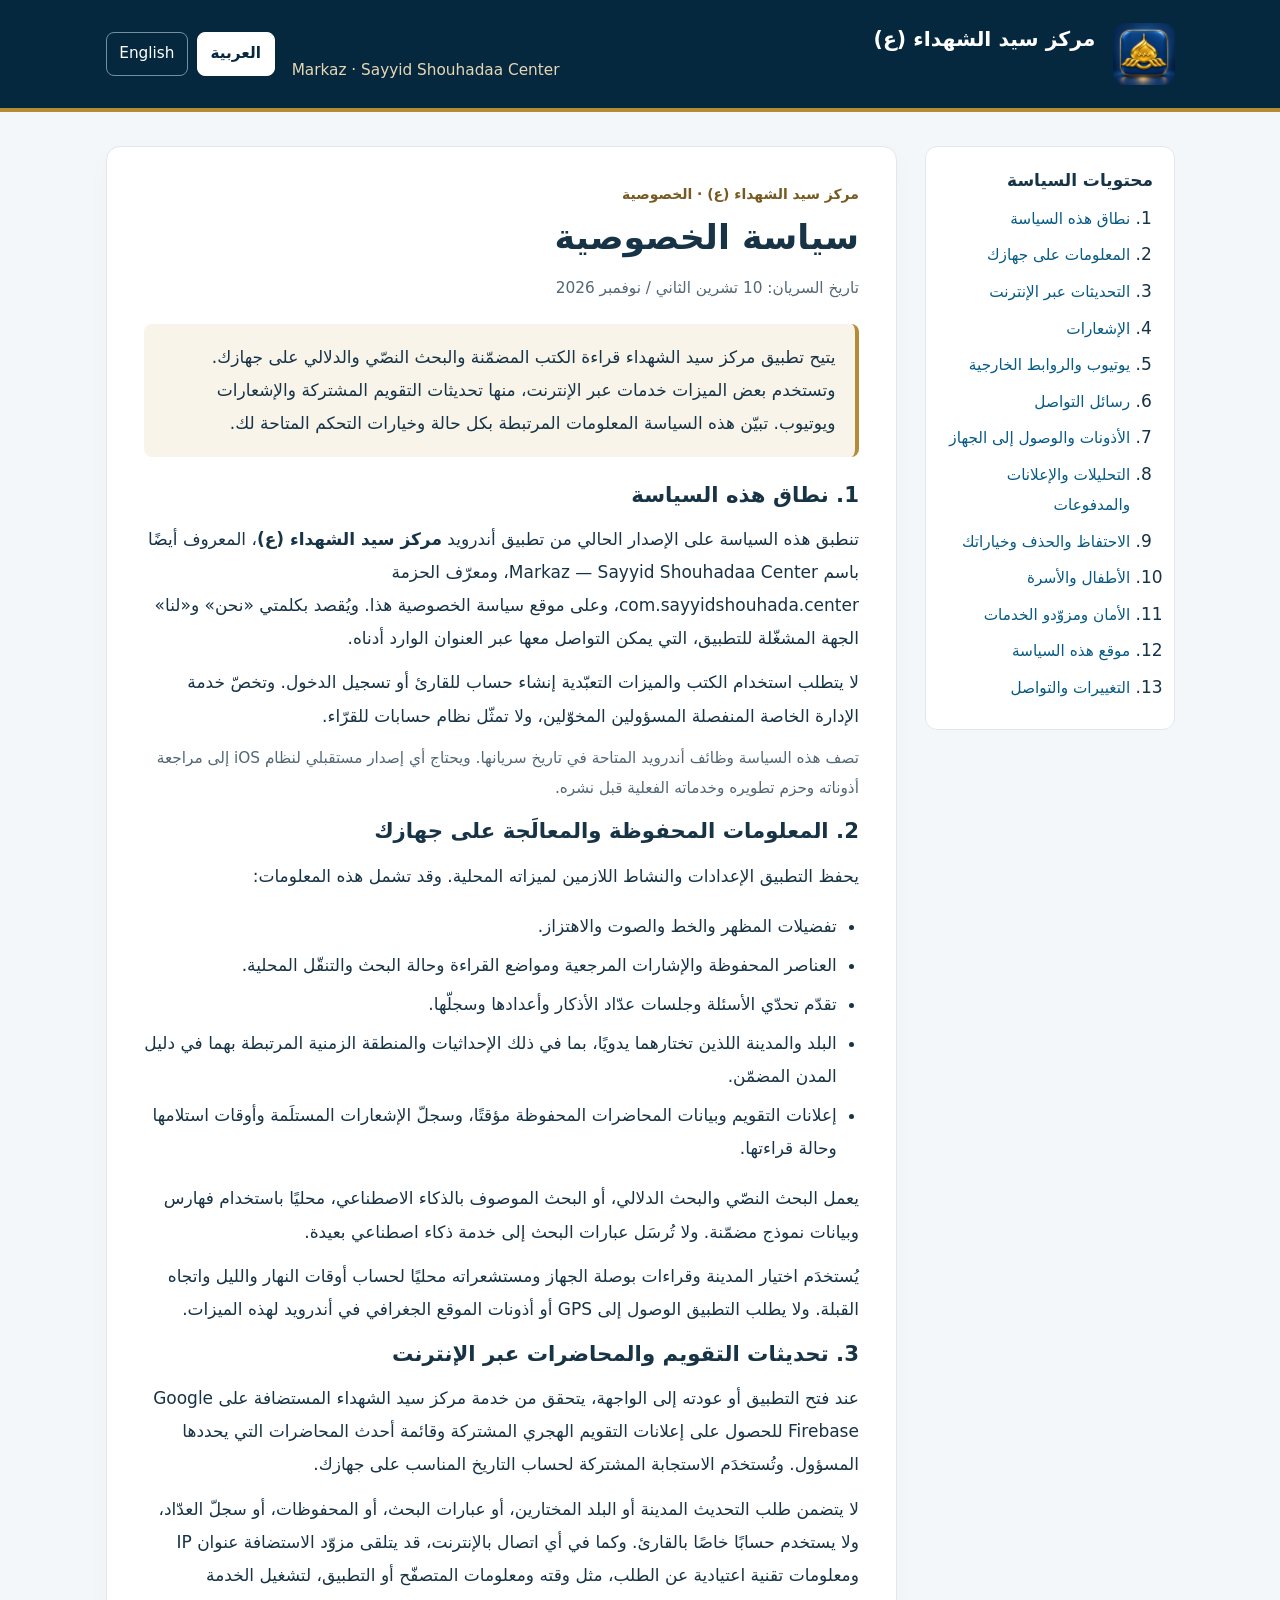
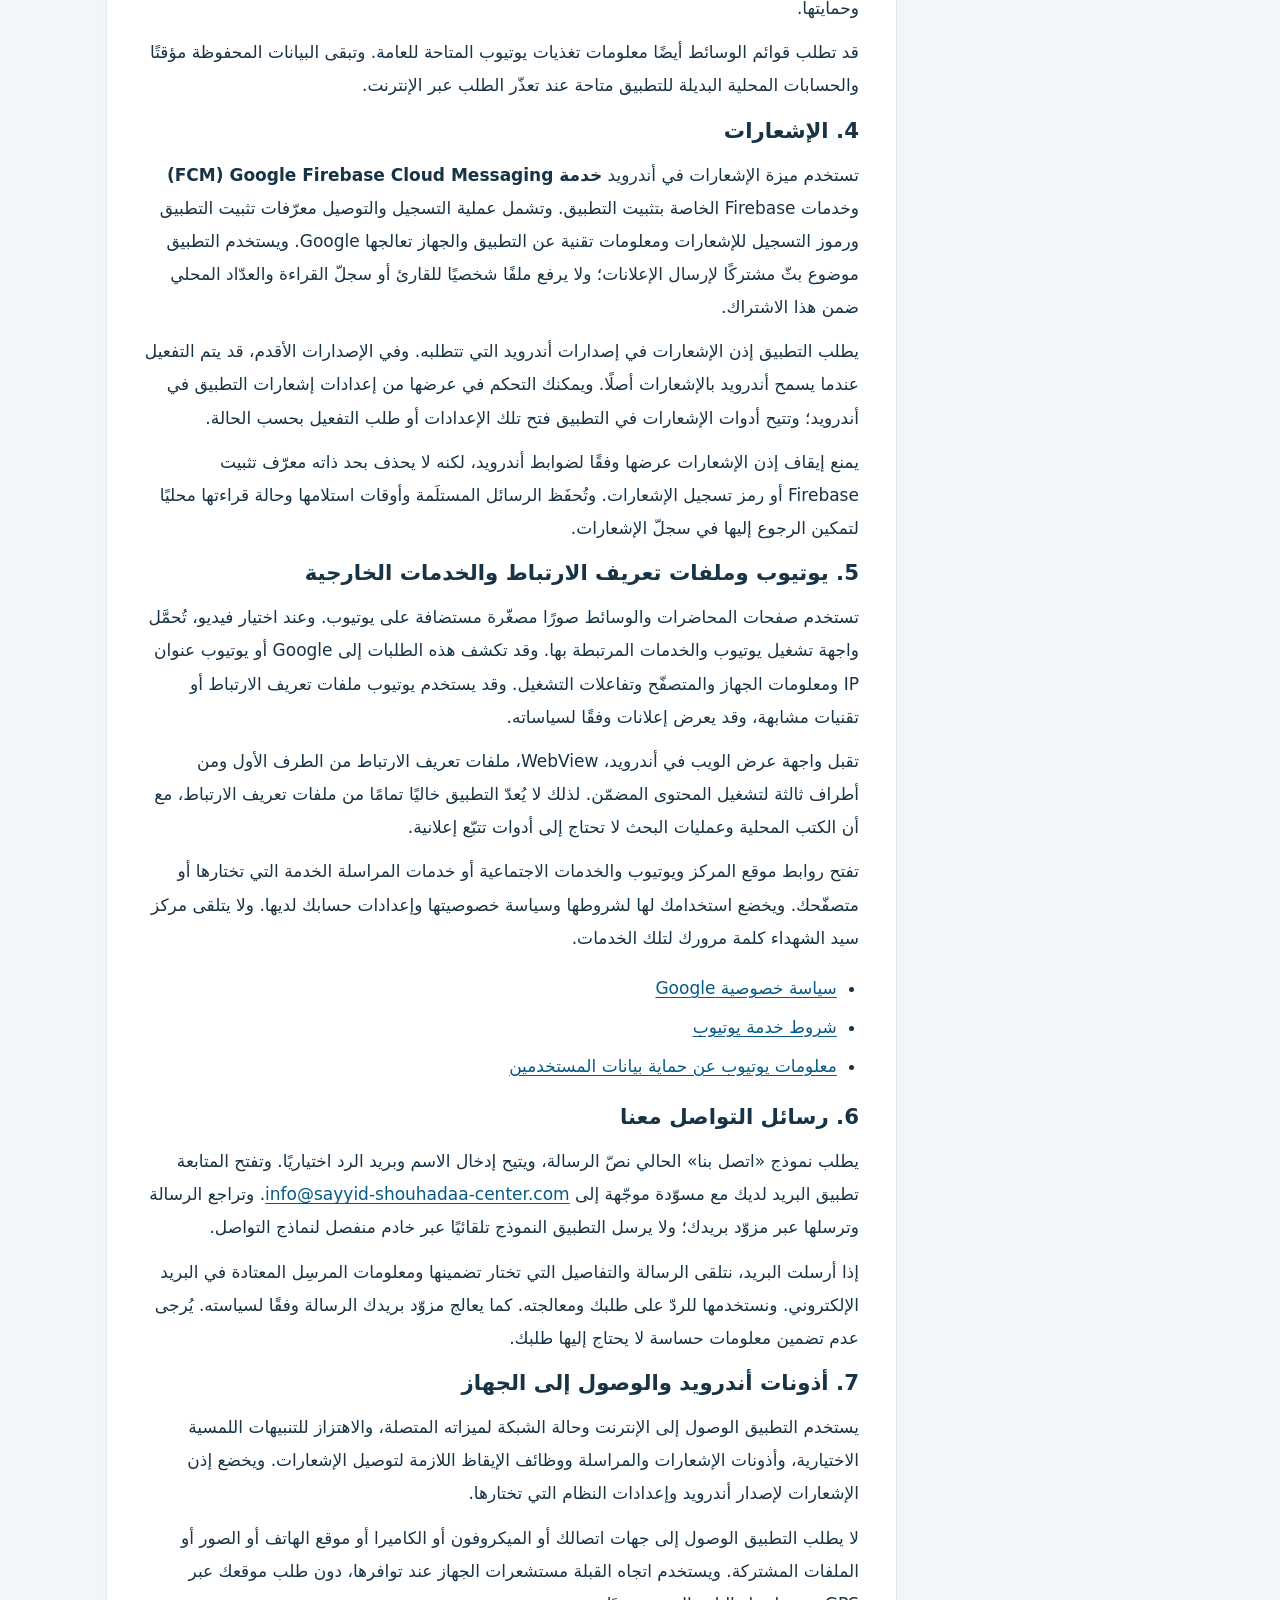
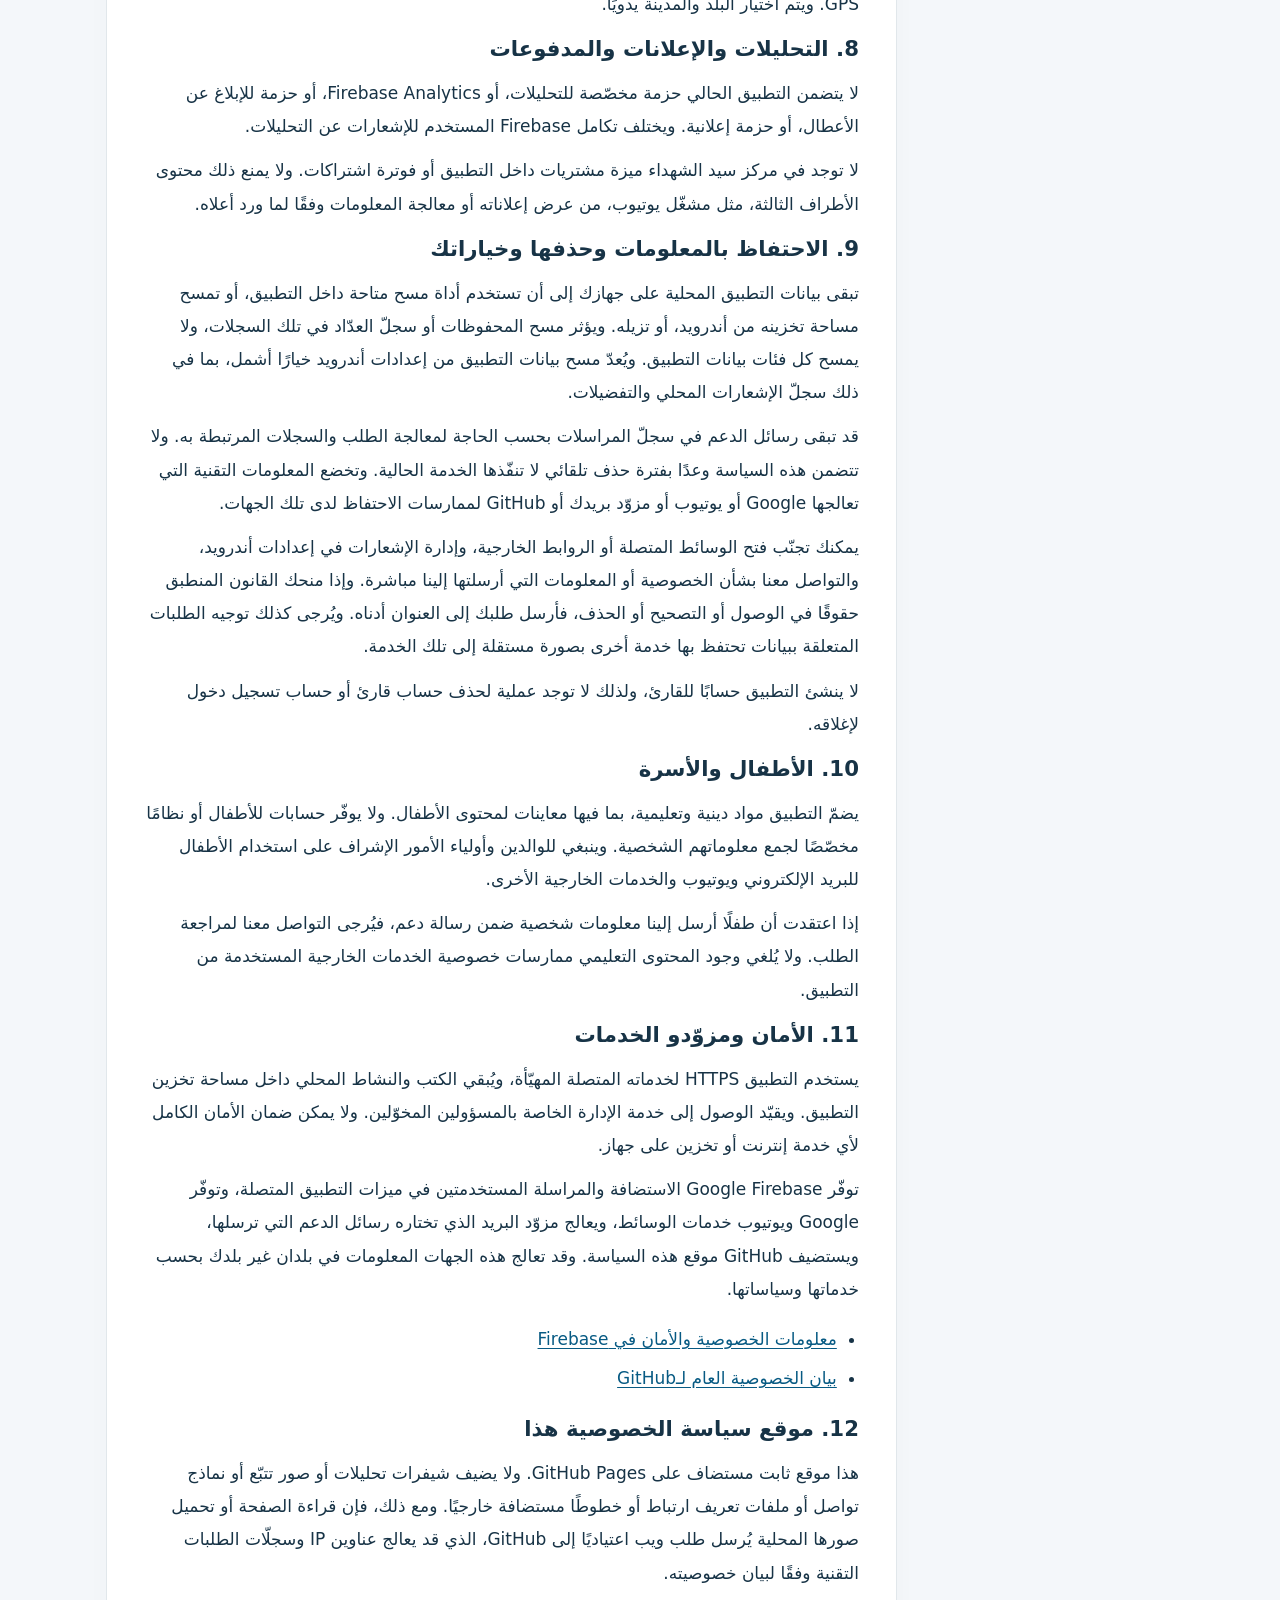
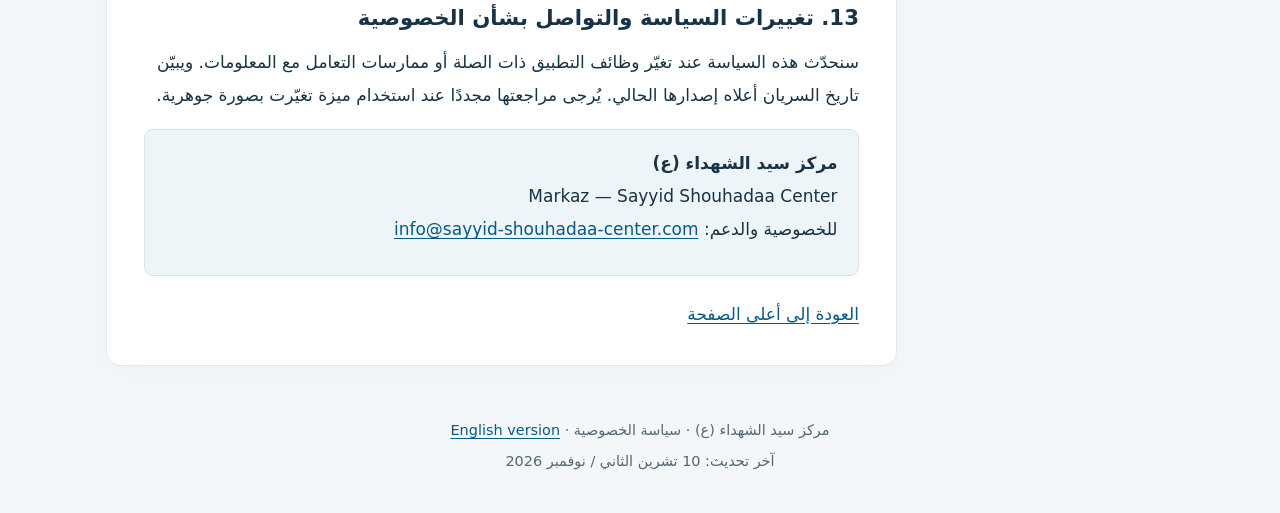
==== index.html @ 8682a57d "Publish reviewed Arabic and English Markaz privacy policies" ====
<!doctype html>
<html lang="ar" dir="rtl">
<head>
  <meta charset="utf-8">
  <meta name="viewport" content="width=device-width,initial-scale=1">
  <meta name="description" content="سياسة الخصوصية لتطبيق مركز سيد الشهداء (ع). معلومات عن البيانات المحلية والإشعارات ويوتيوب ورسائل التواصل وخيارات المستخدم.">
  <meta name="theme-color" content="#06283f">
  <title>سياسة الخصوصية | مركز سيد الشهداء (ع)</title>
  <link rel="icon" type="image/png" href="assets/icon.png">
  <link rel="stylesheet" href="styles.css">
  <link rel="alternate" hreflang="ar" href="./">
  <link rel="alternate" hreflang="en" href="en/">
</head>
<body id="top">
<a class="skip" href="#policy">انتقل إلى سياسة الخصوصية</a>
<header class="masthead">
  <div class="masthead-inner">
    <img class="brand-icon" src="assets/icon.png" alt="" width="62" height="62">
    <div class="brand"><p class="brand-name">مركز سيد الشهداء (ع)</p><p class="brand-note" lang="en" dir="ltr">Markaz · Sayyid Shouhadaa Center</p></div>
    <nav class="language-nav" aria-label="لغة السياسة"><span aria-current="page">العربية</span><a href="en/" lang="en" dir="ltr" hreflang="en">English</a></nav>
  </div>
</header>
<div class="layout">
  <nav class="toc" aria-label="المحتويات">
    <h2>محتويات السياسة</h2>
    <ol>
      <li><a href="#scope">نطاق هذه السياسة</a></li>
      <li><a href="#local">المعلومات على جهازك</a></li>
      <li><a href="#online">التحديثات عبر الإنترنت</a></li>
      <li><a href="#notifications">الإشعارات</a></li>
      <li><a href="#youtube">يوتيوب والروابط الخارجية</a></li>
      <li><a href="#contact-messages">رسائل التواصل</a></li>
      <li><a href="#permissions">الأذونات والوصول إلى الجهاز</a></li>
      <li><a href="#analytics">التحليلات والإعلانات والمدفوعات</a></li>
      <li><a href="#retention">الاحتفاظ والحذف وخياراتك</a></li>
      <li><a href="#children">الأطفال والأسرة</a></li>
      <li><a href="#security">الأمان ومزوّدو الخدمات</a></li>
      <li><a href="#website">موقع هذه السياسة</a></li>
      <li><a href="#changes">التغييرات والتواصل</a></li>
    </ol>
  </nav>
  <main class="policy" id="policy">
    <p class="eyebrow">مركز سيد الشهداء (ع) · الخصوصية</p>
    <h1>سياسة الخصوصية</h1>
    <p class="meta">تاريخ السريان: <time datetime="2026-11-10">10 تشرين الثاني / نوفمبر 2026</time></p>
    <div class="summary"><p>يتيح تطبيق مركز سيد الشهداء قراءة الكتب المضمّنة والبحث النصّي والدلالي على جهازك. وتستخدم بعض الميزات خدمات عبر الإنترنت، منها تحديثات التقويم المشتركة والإشعارات ويوتيوب. تبيّن هذه السياسة المعلومات المرتبطة بكل حالة وخيارات التحكم المتاحة لك.</p></div>

    <section id="scope">
      <h2>1. نطاق هذه السياسة</h2>
      <p>تنطبق هذه السياسة على الإصدار الحالي من تطبيق أندرويد <strong>مركز سيد الشهداء (ع)</strong>، المعروف أيضًا باسم <span lang="en" dir="ltr">Markaz — Sayyid Shouhadaa Center</span>، ومعرّف الحزمة <span dir="ltr">com.sayyidshouhada.center</span>، وعلى موقع سياسة الخصوصية هذا. ويُقصد بكلمتي «نحن» و«لنا» الجهة المشغّلة للتطبيق، التي يمكن التواصل معها عبر العنوان الوارد أدناه.</p>
      <p>لا يتطلب استخدام الكتب والميزات التعبّدية إنشاء حساب للقارئ أو تسجيل الدخول. وتخصّ خدمة الإدارة الخاصة المنفصلة المسؤولين المخوّلين، ولا تمثّل نظام حسابات للقرّاء.</p>
      <p class="scope">تصف هذه السياسة وظائف أندرويد المتاحة في تاريخ سريانها. ويحتاج أي إصدار مستقبلي لنظام iOS إلى مراجعة أذوناته وحزم تطويره وخدماته الفعلية قبل نشره.</p>
    </section>

    <section id="local">
      <h2>2. المعلومات المحفوظة والمعالَجة على جهازك</h2>
      <p>يحفظ التطبيق الإعدادات والنشاط اللازمين لميزاته المحلية. وقد تشمل هذه المعلومات:</p>
      <ul>
        <li>تفضيلات المظهر والخط والصوت والاهتزاز.</li>
        <li>العناصر المحفوظة والإشارات المرجعية ومواضع القراءة وحالة البحث والتنقّل المحلية.</li>
        <li>تقدّم تحدّي الأسئلة وجلسات عدّاد الأذكار وأعدادها وسجلّها.</li>
        <li>البلد والمدينة اللذين تختارهما يدويًا، بما في ذلك الإحداثيات والمنطقة الزمنية المرتبطة بهما في دليل المدن المضمّن.</li>
        <li>إعلانات التقويم وبيانات المحاضرات المحفوظة مؤقتًا، وسجلّ الإشعارات المستلَمة وأوقات استلامها وحالة قراءتها.</li>
      </ul>
      <p>يعمل البحث النصّي والبحث الدلالي، أو البحث الموصوف بالذكاء الاصطناعي، محليًا باستخدام فهارس وبيانات نموذج مضمّنة. ولا تُرسَل عبارات البحث إلى خدمة ذكاء اصطناعي بعيدة.</p>
      <p>يُستخدَم اختيار المدينة وقراءات بوصلة الجهاز ومستشعراته محليًا لحساب أوقات النهار والليل واتجاه القبلة. ولا يطلب التطبيق الوصول إلى GPS أو أذونات الموقع الجغرافي في أندرويد لهذه الميزات.</p>
    </section>

    <section id="online">
      <h2>3. تحديثات التقويم والمحاضرات عبر الإنترنت</h2>
      <p>عند فتح التطبيق أو عودته إلى الواجهة، يتحقق من خدمة مركز سيد الشهداء المستضافة على Google Firebase للحصول على إعلانات التقويم الهجري المشتركة وقائمة أحدث المحاضرات التي يحددها المسؤول. وتُستخدَم الاستجابة المشتركة لحساب التاريخ المناسب على جهازك.</p>
      <p>لا يتضمن طلب التحديث المدينة أو البلد المختارين، أو عبارات البحث، أو المحفوظات، أو سجلّ العدّاد، ولا يستخدم حسابًا خاصًا بالقارئ. وكما في أي اتصال بالإنترنت، قد يتلقى مزوّد الاستضافة عنوان IP ومعلومات تقنية اعتيادية عن الطلب، مثل وقته ومعلومات المتصفّح أو التطبيق، لتشغيل الخدمة وحمايتها.</p>
      <p>قد تطلب قوائم الوسائط أيضًا معلومات تغذيات يوتيوب المتاحة للعامة. وتبقى البيانات المحفوظة مؤقتًا والحسابات المحلية البديلة للتطبيق متاحة عند تعذّر الطلب عبر الإنترنت.</p>
    </section>

    <section id="notifications">
      <h2>4. الإشعارات</h2>
      <p>تستخدم ميزة الإشعارات في أندرويد <strong>خدمة Google Firebase Cloud Messaging ‏(FCM)</strong> وخدمات Firebase الخاصة بتثبيت التطبيق. وتشمل عملية التسجيل والتوصيل معرّفات تثبيت التطبيق ورموز التسجيل للإشعارات ومعلومات تقنية عن التطبيق والجهاز تعالجها Google. ويستخدم التطبيق موضوع بثّ مشتركًا لإرسال الإعلانات؛ ولا يرفع ملفًا شخصيًا للقارئ أو سجلّ القراءة والعدّاد المحلي ضمن هذا الاشتراك.</p>
      <p>يطلب التطبيق إذن الإشعارات في إصدارات أندرويد التي تتطلبه. وفي الإصدارات الأقدم، قد يتم التفعيل عندما يسمح أندرويد بالإشعارات أصلًا. ويمكنك التحكم في عرضها من إعدادات إشعارات التطبيق في أندرويد؛ وتتيح أدوات الإشعارات في التطبيق فتح تلك الإعدادات أو طلب التفعيل بحسب الحالة.</p>
      <p>يمنع إيقاف إذن الإشعارات عرضها وفقًا لضوابط أندرويد، لكنه لا يحذف بحد ذاته معرّف تثبيت Firebase أو رمز تسجيل الإشعارات. وتُحفَظ الرسائل المستلَمة وأوقات استلامها وحالة قراءتها محليًا لتمكين الرجوع إليها في سجلّ الإشعارات.</p>
    </section>

    <section id="youtube">
      <h2>5. يوتيوب وملفات تعريف الارتباط والخدمات الخارجية</h2>
      <p>تستخدم صفحات المحاضرات والوسائط صورًا مصغّرة مستضافة على يوتيوب. وعند اختيار فيديو، تُحمَّل واجهة تشغيل يوتيوب والخدمات المرتبطة بها. وقد تكشف هذه الطلبات إلى Google أو يوتيوب عنوان IP ومعلومات الجهاز والمتصفّح وتفاعلات التشغيل. وقد يستخدم يوتيوب ملفات تعريف الارتباط أو تقنيات مشابهة، وقد يعرض إعلانات وفقًا لسياساته.</p>
      <p>تقبل واجهة عرض الويب في أندرويد، WebView، ملفات تعريف الارتباط من الطرف الأول ومن أطراف ثالثة لتشغيل المحتوى المضمّن. لذلك لا يُعدّ التطبيق خاليًا تمامًا من ملفات تعريف الارتباط، مع أن الكتب المحلية وعمليات البحث لا تحتاج إلى أدوات تتبّع إعلانية.</p>
      <p>تفتح روابط موقع المركز ويوتيوب والخدمات الاجتماعية أو خدمات المراسلة الخدمة التي تختارها أو متصفّحك. ويخضع استخدامك لها لشروطها وسياسة خصوصيتها وإعدادات حسابك لديها. ولا يتلقى مركز سيد الشهداء كلمة مرورك لتلك الخدمات.</p>
      <ul class="external-list">
        <li><a href="https://policies.google.com/privacy?hl=ar" rel="noopener noreferrer">سياسة خصوصية Google</a></li>
        <li><a href="https://www.youtube.com/t/terms" rel="noopener noreferrer">شروط خدمة يوتيوب</a></li>
        <li><a href="https://www.youtube.com/howyoutubeworks/our-commitments/protecting-user-data/" rel="noopener noreferrer">معلومات يوتيوب عن حماية بيانات المستخدمين</a></li>
      </ul>
    </section>

    <section id="contact-messages">
      <h2>6. رسائل التواصل معنا</h2>
      <p>يطلب نموذج «اتصل بنا» الحالي نصّ الرسالة، ويتيح إدخال الاسم وبريد الرد اختياريًا. وتفتح المتابعة تطبيق البريد لديك مع مسوّدة موجّهة إلى <a class="email" href="mailto:info@sayyid-shouhadaa-center.com">info@sayyid-shouhadaa-center.com</a>. وتراجع الرسالة وترسلها عبر مزوّد بريدك؛ ولا يرسل التطبيق النموذج تلقائيًا عبر خادم منفصل لنماذج التواصل.</p>
      <p>إذا أرسلت البريد، نتلقى الرسالة والتفاصيل التي تختار تضمينها ومعلومات المرسِل المعتادة في البريد الإلكتروني. ونستخدمها للردّ على طلبك ومعالجته. كما يعالج مزوّد بريدك الرسالة وفقًا لسياسته. يُرجى عدم تضمين معلومات حساسة لا يحتاج إليها طلبك.</p>
    </section>

    <section id="permissions">
      <h2>7. أذونات أندرويد والوصول إلى الجهاز</h2>
      <p>يستخدم التطبيق الوصول إلى الإنترنت وحالة الشبكة لميزاته المتصلة، والاهتزاز للتنبيهات اللمسية الاختيارية، وأذونات الإشعارات والمراسلة ووظائف الإيقاظ اللازمة لتوصيل الإشعارات. ويخضع إذن الإشعارات لإصدار أندرويد وإعدادات النظام التي تختارها.</p>
      <p>لا يطلب التطبيق الوصول إلى جهات اتصالك أو الميكروفون أو الكاميرا أو موقع الهاتف أو الصور أو الملفات المشتركة. ويستخدم اتجاه القبلة مستشعرات الجهاز عند توافرها، دون طلب موقعك عبر GPS. ويتم اختيار البلد والمدينة يدويًا.</p>
    </section>

    <section id="analytics">
      <h2>8. التحليلات والإعلانات والمدفوعات</h2>
      <p>لا يتضمن التطبيق الحالي حزمة مخصّصة للتحليلات، أو Firebase Analytics، أو حزمة للإبلاغ عن الأعطال، أو حزمة إعلانية. ويختلف تكامل Firebase المستخدم للإشعارات عن التحليلات.</p>
      <p>لا توجد في مركز سيد الشهداء ميزة مشتريات داخل التطبيق أو فوترة اشتراكات. ولا يمنع ذلك محتوى الأطراف الثالثة، مثل مشغّل يوتيوب، من عرض إعلاناته أو معالجة المعلومات وفقًا لما ورد أعلاه.</p>
    </section>

    <section id="retention">
      <h2>9. الاحتفاظ بالمعلومات وحذفها وخياراتك</h2>
      <p>تبقى بيانات التطبيق المحلية على جهازك إلى أن تستخدم أداة مسح متاحة داخل التطبيق، أو تمسح مساحة تخزينه من أندرويد، أو تزيله. ويؤثر مسح المحفوظات أو سجلّ العدّاد في تلك السجلات، ولا يمسح كل فئات بيانات التطبيق. ويُعدّ مسح بيانات التطبيق من إعدادات أندرويد خيارًا أشمل، بما في ذلك سجلّ الإشعارات المحلي والتفضيلات.</p>
      <p>قد تبقى رسائل الدعم في سجلّ المراسلات بحسب الحاجة لمعالجة الطلب والسجلات المرتبطة به. ولا تتضمن هذه السياسة وعدًا بفترة حذف تلقائي لا تنفّذها الخدمة الحالية. وتخضع المعلومات التقنية التي تعالجها Google أو يوتيوب أو مزوّد بريدك أو GitHub لممارسات الاحتفاظ لدى تلك الجهات.</p>
      <p>يمكنك تجنّب فتح الوسائط المتصلة أو الروابط الخارجية، وإدارة الإشعارات في إعدادات أندرويد، والتواصل معنا بشأن الخصوصية أو المعلومات التي أرسلتها إلينا مباشرة. وإذا منحك القانون المنطبق حقوقًا في الوصول أو التصحيح أو الحذف، فأرسل طلبك إلى العنوان أدناه. ويُرجى كذلك توجيه الطلبات المتعلقة ببيانات تحتفظ بها خدمة أخرى بصورة مستقلة إلى تلك الخدمة.</p>
      <p>لا ينشئ التطبيق حسابًا للقارئ، ولذلك لا توجد عملية لحذف حساب قارئ أو حساب تسجيل دخول لإغلاقه.</p>
    </section>

    <section id="children">
      <h2>10. الأطفال والأسرة</h2>
      <p>يضمّ التطبيق مواد دينية وتعليمية، بما فيها معاينات لمحتوى الأطفال. ولا يوفّر حسابات للأطفال أو نظامًا مخصّصًا لجمع معلوماتهم الشخصية. وينبغي للوالدين وأولياء الأمور الإشراف على استخدام الأطفال للبريد الإلكتروني ويوتيوب والخدمات الخارجية الأخرى.</p>
      <p>إذا اعتقدت أن طفلًا أرسل إلينا معلومات شخصية ضمن رسالة دعم، فيُرجى التواصل معنا لمراجعة الطلب. ولا يُلغي وجود المحتوى التعليمي ممارسات خصوصية الخدمات الخارجية المستخدمة من التطبيق.</p>
    </section>

    <section id="security">
      <h2>11. الأمان ومزوّدو الخدمات</h2>
      <p>يستخدم التطبيق HTTPS لخدماته المتصلة المهيّأة، ويُبقي الكتب والنشاط المحلي داخل مساحة تخزين التطبيق. ويقيّد الوصول إلى خدمة الإدارة الخاصة بالمسؤولين المخوّلين. ولا يمكن ضمان الأمان الكامل لأي خدمة إنترنت أو تخزين على جهاز.</p>
      <p>توفّر Google Firebase الاستضافة والمراسلة المستخدمتين في ميزات التطبيق المتصلة، وتوفّر Google ويوتيوب خدمات الوسائط، ويعالج مزوّد البريد الذي تختاره رسائل الدعم التي ترسلها، ويستضيف GitHub موقع هذه السياسة. وقد تعالج هذه الجهات المعلومات في بلدان غير بلدك بحسب خدماتها وسياساتها.</p>
      <ul class="external-list">
        <li><a href="https://firebase.google.com/support/privacy" rel="noopener noreferrer">معلومات الخصوصية والأمان في Firebase</a></li>
        <li><a href="https://docs.github.com/en/site-policy/privacy-policies/github-general-privacy-statement" rel="noopener noreferrer">بيان الخصوصية العام لـGitHub</a></li>
      </ul>
    </section>

    <section id="website">
      <h2>12. موقع سياسة الخصوصية هذا</h2>
      <p>هذا موقع ثابت مستضاف على GitHub Pages. ولا يضيف شيفرات تحليلات أو صور تتبّع أو نماذج تواصل أو ملفات تعريف ارتباط أو خطوطًا مستضافة خارجيًا. ومع ذلك، فإن قراءة الصفحة أو تحميل صورها المحلية يُرسل طلب ويب اعتياديًا إلى GitHub، الذي قد يعالج عناوين IP وسجلّات الطلبات التقنية وفقًا لبيان خصوصيته.</p>
    </section>

    <section id="changes">
      <h2>13. تغييرات السياسة والتواصل بشأن الخصوصية</h2>
      <p>سنحدّث هذه السياسة عند تغيّر وظائف التطبيق ذات الصلة أو ممارسات التعامل مع المعلومات. ويبيّن تاريخ السريان أعلاه إصدارها الحالي. يُرجى مراجعتها مجددًا عند استخدام ميزة تغيّرت بصورة جوهرية.</p>
      <div class="contact"><p><strong>مركز سيد الشهداء (ع)</strong><br><span lang="en" dir="ltr">Markaz — Sayyid Shouhadaa Center</span><br>للخصوصية والدعم: <a class="email" href="mailto:info@sayyid-shouhadaa-center.com">info@sayyid-shouhadaa-center.com</a></p></div>
    </section>
    <a class="back-top" href="#top">العودة إلى أعلى الصفحة</a>
  </main>
</div>
<footer class="footer"><p>مركز سيد الشهداء (ع) · سياسة الخصوصية · <a href="en/" lang="en" dir="ltr">English version</a></p><p>آخر تحديث: <time datetime="2026-11-10">10 تشرين الثاني / نوفمبر 2026</time></p></footer>
</body>
</html>
---- styles.css ----
:root{color-scheme:light;--navy:#06283f;--ink:#173346;--muted:#536775;--gold:#b58b36;--line:#e1e7eb;--paper:#fff;--wash:#f4f7fa;--link:#075a83;font-family:system-ui,-apple-system,"Segoe UI",Tahoma,Arial,sans-serif;font-size:17px;line-height:1.8}
*{box-sizing:border-box}html{scroll-behavior:smooth;scroll-padding-top:1rem}body{margin:0;background:var(--wash);color:var(--ink);overflow-wrap:anywhere}a{color:var(--link);text-underline-offset:.2em}a:hover{text-decoration-thickness:2px}a:focus-visible{outline:3px solid #c49328;outline-offset:4px;border-radius:3px}.skip{position:fixed;inset-block-start:-6rem;inset-inline-start:1rem;padding:.6rem 1rem;background:#fff;z-index:5}.skip:focus{inset-block-start:1rem}.masthead{background:var(--navy);border-block-end:4px solid var(--gold);color:#fff}.masthead-inner{max-width:1120px;margin:auto;padding:1.35rem 1.5rem;display:flex;align-items:center;gap:1rem}.brand-icon{width:62px;height:62px;border-radius:12px;flex:none}.brand{flex:1;min-width:0}.brand-name{font-size:1.2rem;font-weight:700;line-height:1.5;margin:0}.brand-note{margin:.15rem 0 0;color:#e6d7b4;font-size:.9rem}.language-nav{display:flex;flex-wrap:wrap;gap:.5rem;align-items:center}.language-nav a,.language-nav span{display:inline-flex;align-items:center;justify-content:center;min-height:44px;min-width:74px;padding:.25rem .75rem;color:#fff;border:1px solid #72909e;border-radius:8px;text-decoration:none;font-size:.9rem}.language-nav [aria-current=page]{background:#fff;color:var(--navy);border-color:#fff;font-weight:700}.layout{max-width:1120px;margin:2rem auto 3rem;padding:0 1.5rem;display:grid;grid-template-columns:250px minmax(0,1fr);gap:1.6rem;align-items:start}.toc{background:#fff;border:1px solid var(--line);border-radius:12px;padding:1.2rem;position:sticky;top:1rem}.toc h2{font-size:1rem;margin:0 0 .5rem}.toc ol{margin:0;padding-inline-start:1.35rem}.toc li{margin:.35rem 0}.toc a{font-size:.9rem;text-decoration:none}.toc a:hover{text-decoration:underline}.policy{min-width:0;background:var(--paper);border:1px solid var(--line);border-radius:14px;padding:2rem 2.2rem;box-shadow:0 7px 26px #06283f06}.eyebrow{margin:0;color:#765a20;font-size:.82rem;font-weight:700;letter-spacing:.06em}h1{font-size:2.05rem;line-height:1.35;margin:.35rem 0 .75rem;letter-spacing:-.025em}h2{font-size:1.25rem;line-height:1.6;margin:1.9rem 0 .55rem}h3{font-size:1rem;margin:1rem 0 .3rem}p{margin:.65rem 0}ul{padding-inline-start:1.3rem}li{margin:.35rem 0}.meta{color:var(--muted);font-size:.9rem;margin:.25rem 0 1.2rem}.summary{padding:1rem 1.15rem;background:#f8f4e9;border-inline-start:4px solid var(--gold);border-radius:8px;margin:1.2rem 0}.summary p{margin:0}.scope{font-size:.9rem;color:var(--muted)}.contact{padding:1rem 1.2rem;background:#eef5f8;border:1px solid #d6e5eb;border-radius:9px;margin-top:1rem}.email{overflow-wrap:anywhere;direction:ltr;unicode-bidi:isolate}.policy section{scroll-margin-top:1rem}.footer{max-width:1120px;margin:0 auto;padding:0 1.5rem 2rem;color:var(--muted);font-size:.85rem;text-align:center}.footer p{margin:.3rem 0}.back-top{display:inline-block;margin-top:1.3rem}.external-list{padding-inline-start:1.3rem}.external-list a{overflow-wrap:anywhere}.policy :first-child{margin-top:0}html[dir=rtl] h1{letter-spacing:0}html[dir=rtl] .eyebrow{letter-spacing:0}html[dir=rtl] .policy{line-height:1.95}
@media(max-width:850px){.layout{grid-template-columns:minmax(0,1fr);gap:1rem;margin-top:1.2rem}.toc{position:static}.toc ol{display:grid;grid-template-columns:repeat(2,minmax(0,1fr));column-gap:1.25rem}.policy{padding:1.5rem}}
@media(max-width:480px){:root{font-size:16px}.masthead-inner{padding:1rem;gap:.75rem;flex-wrap:wrap}.brand-icon{width:50px;height:50px}.brand-name{font-size:1.05rem}.brand-note{font-size:.8rem}.language-nav{width:100%;justify-content:flex-end}.language-nav a,.language-nav span{min-height:44px}.layout{padding:0 .75rem}.policy{padding:1.25rem 1.1rem}h1{font-size:1.7rem}.toc{padding:1rem}.toc ol{display:block}.footer{padding-inline:1rem}}
@media(prefers-reduced-motion:reduce){html{scroll-behavior:auto}}
@media print{body{background:#fff;color:#000;font-size:11pt}.masthead{background:#fff;color:#000;border-color:#888}.masthead-inner{padding:.5rem 0}.brand-note{color:#333}.language-nav,.toc,.skip,.back-top{display:none}.layout{display:block;margin:0;padding:0;max-width:none}.policy{padding:0;border:0;box-shadow:none}.policy h2{break-after:avoid}.policy section{break-inside:auto}.footer{margin-top:1rem;padding:0;color:#333}.summary,.contact{background:#fff;border:1px solid #999}a{color:#000}.brand-icon{width:44px;height:44px}}
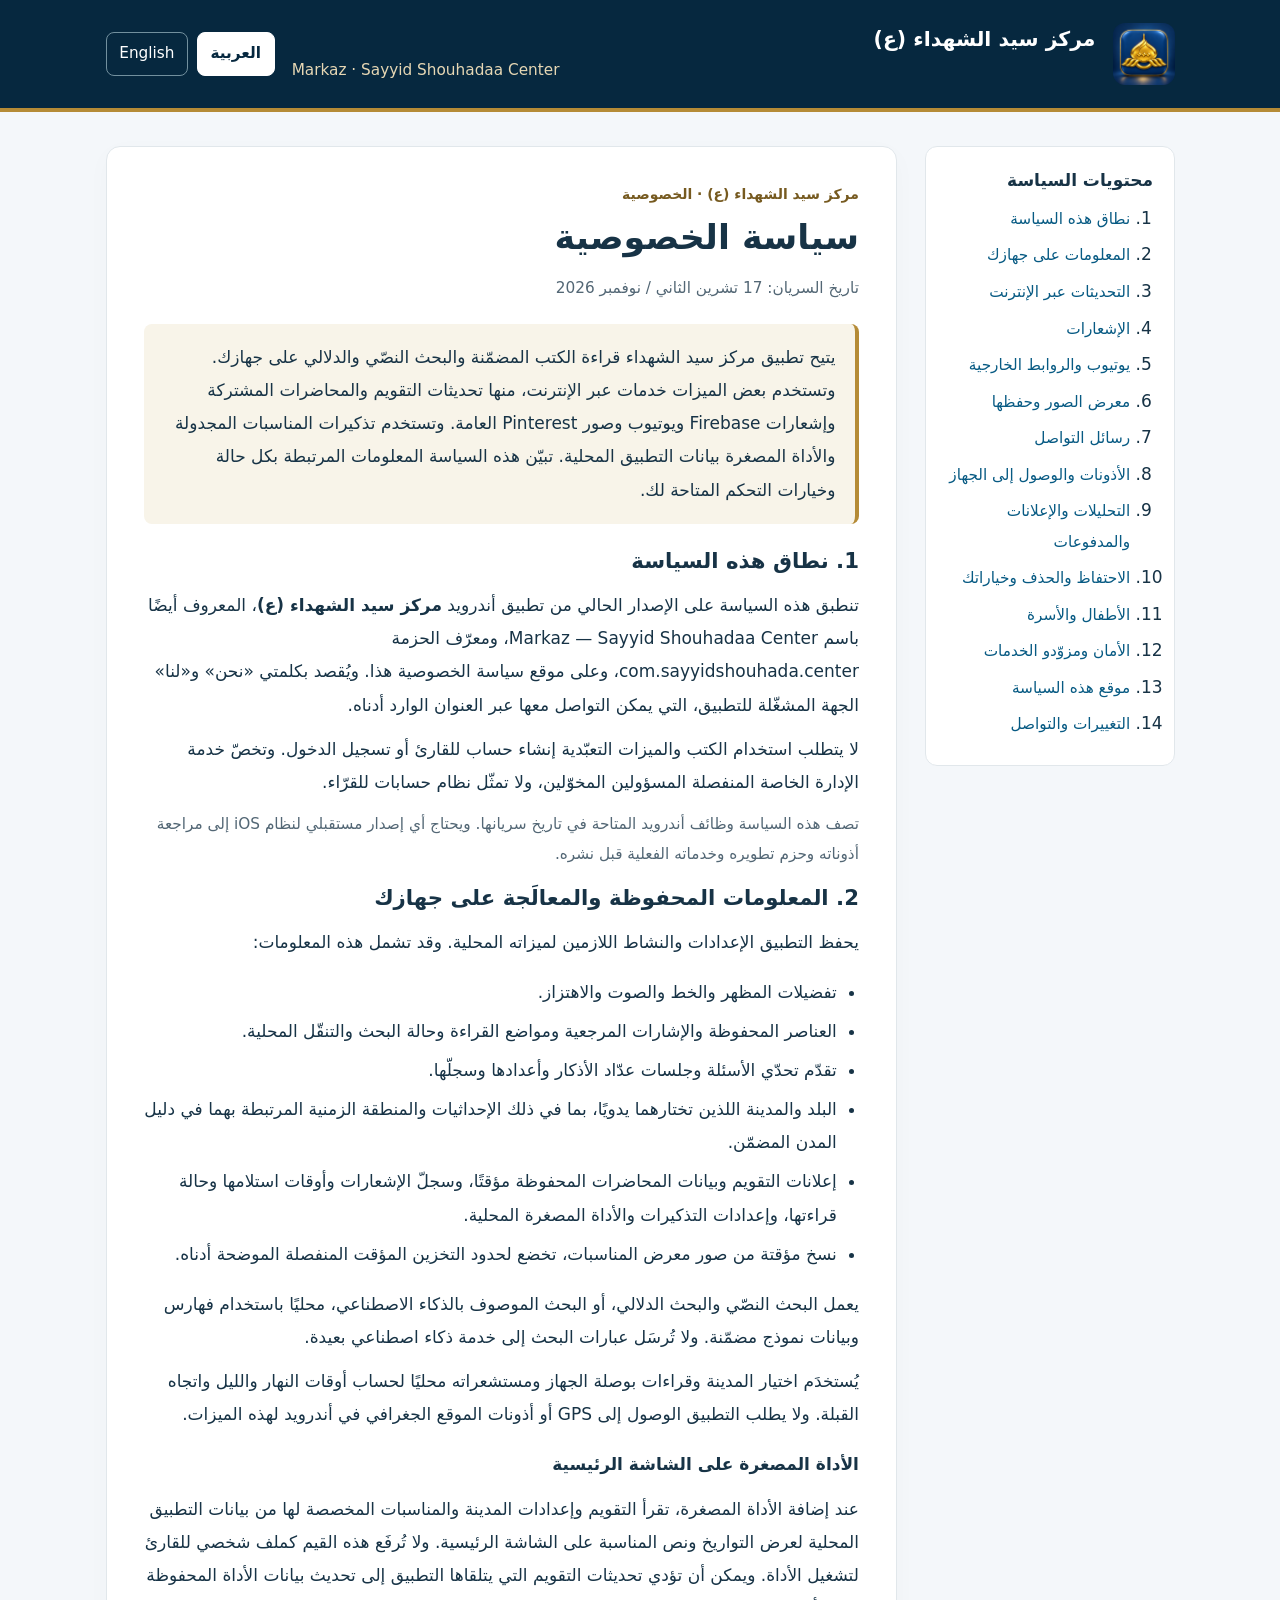
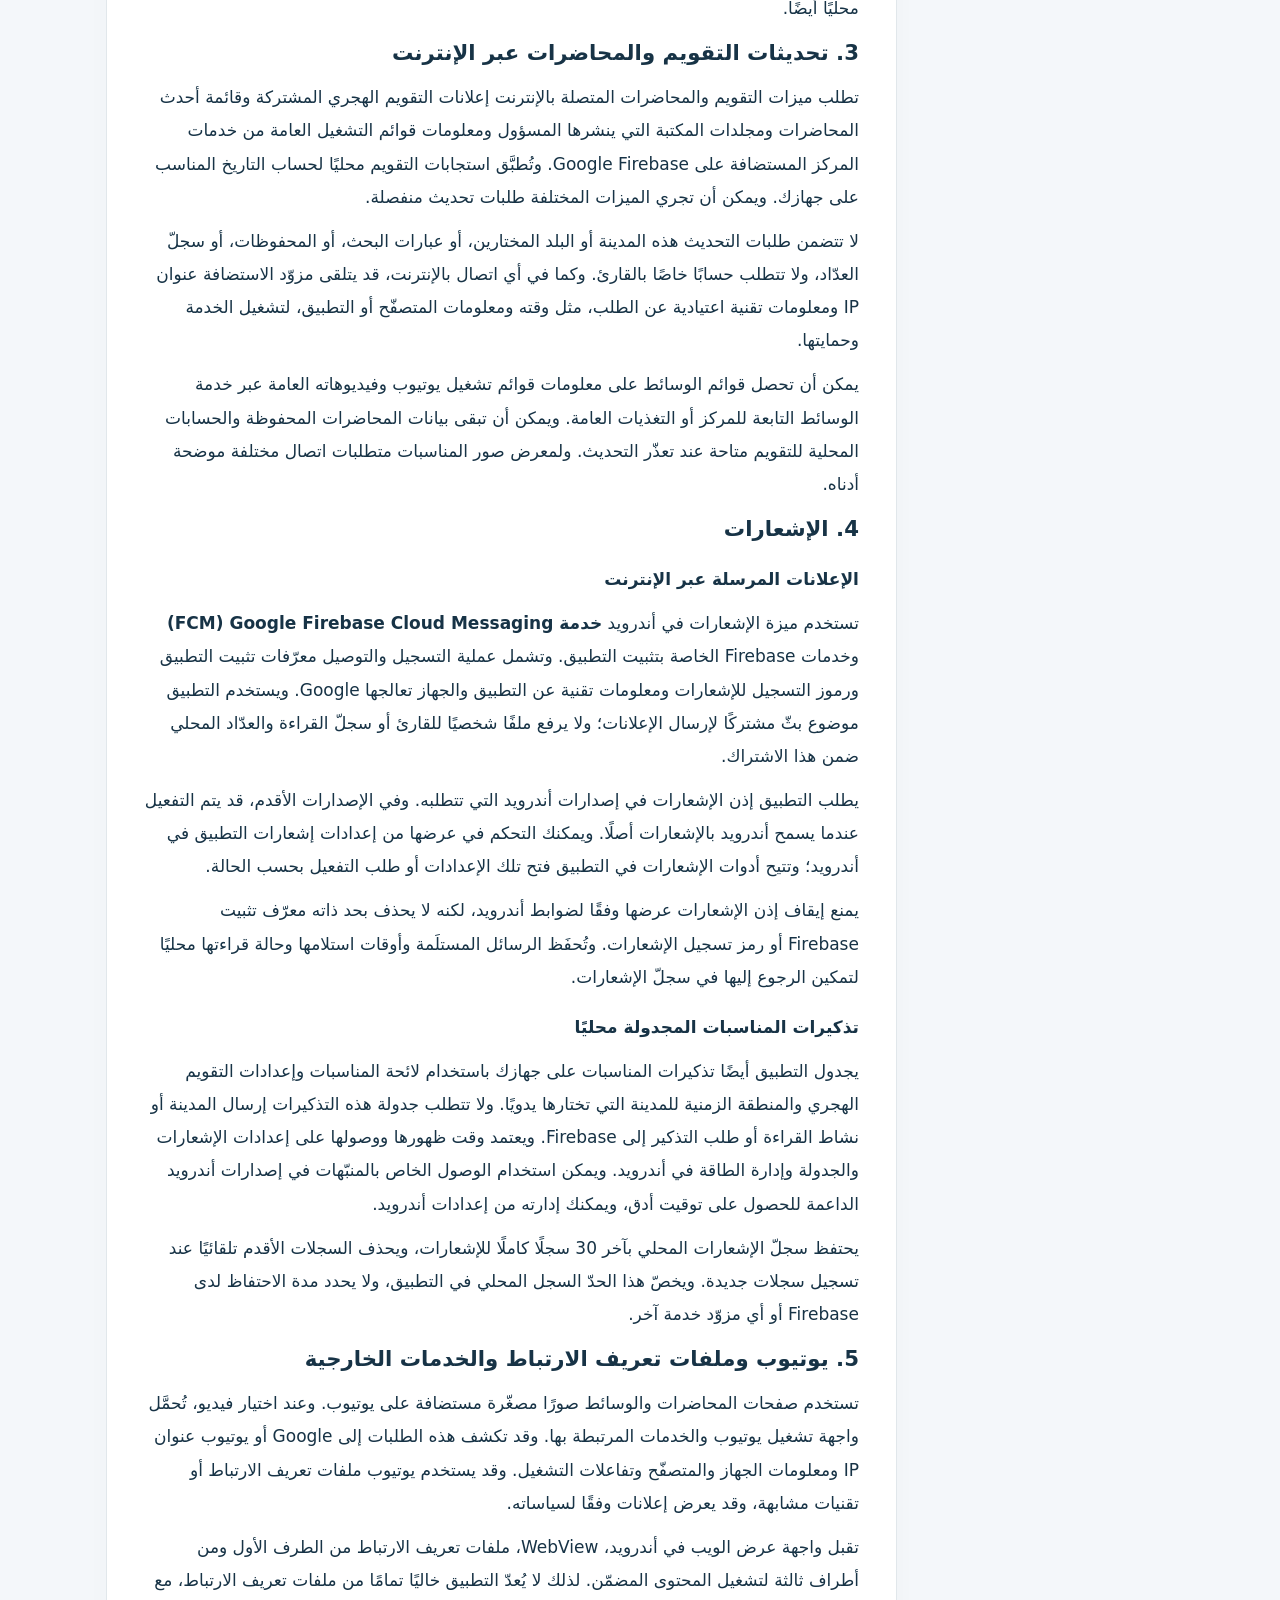
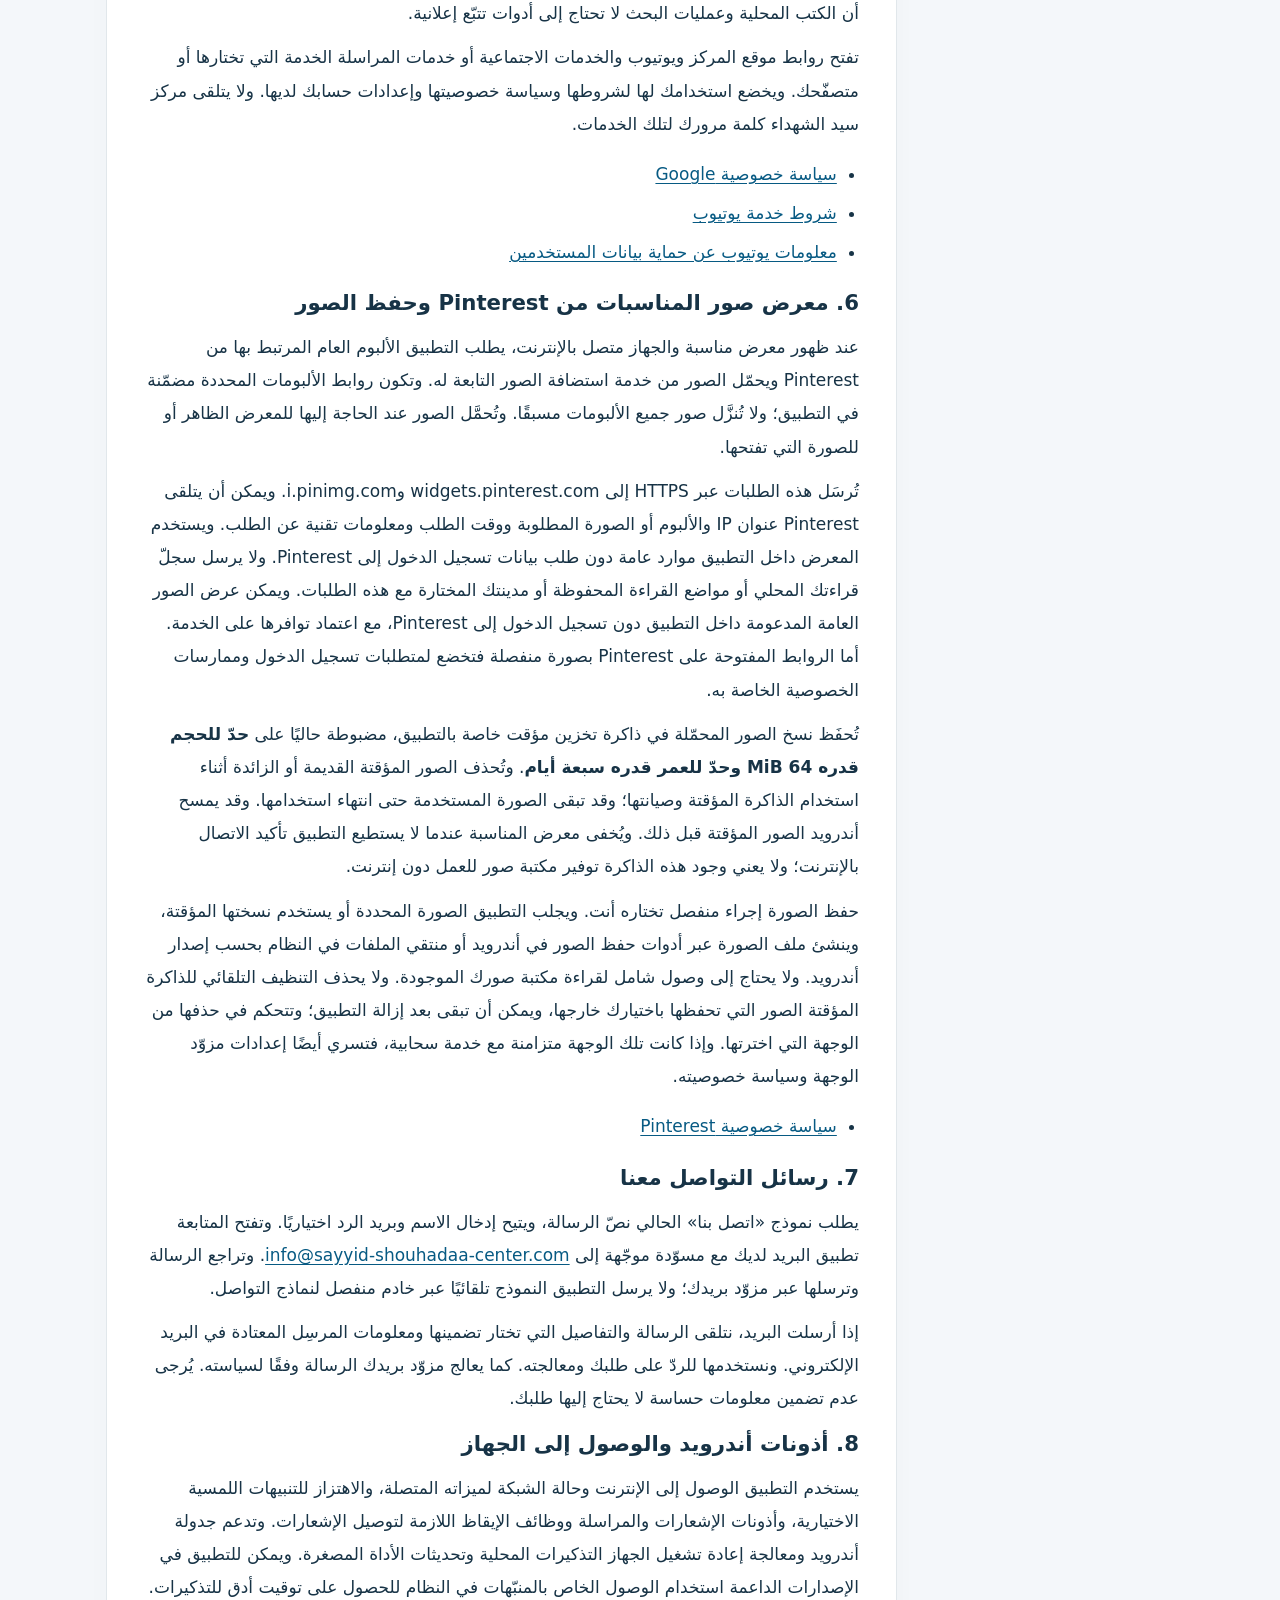
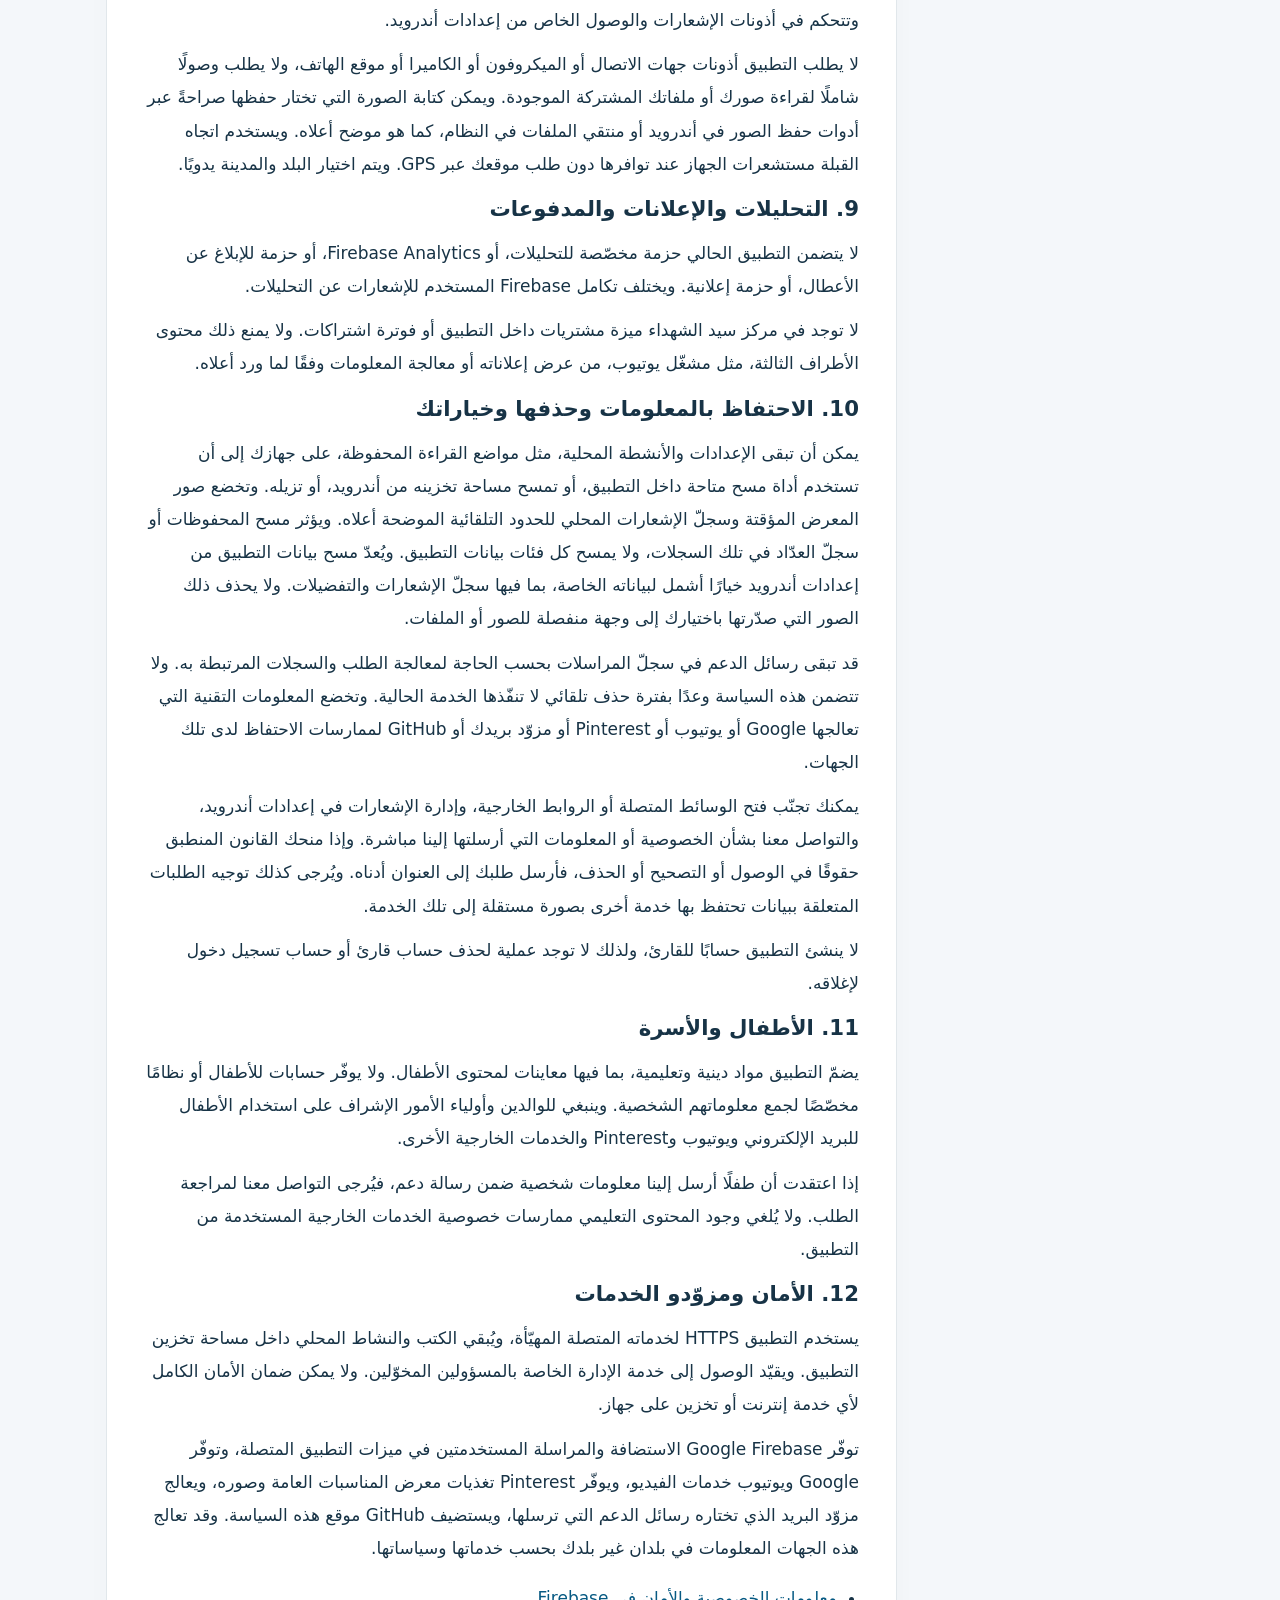
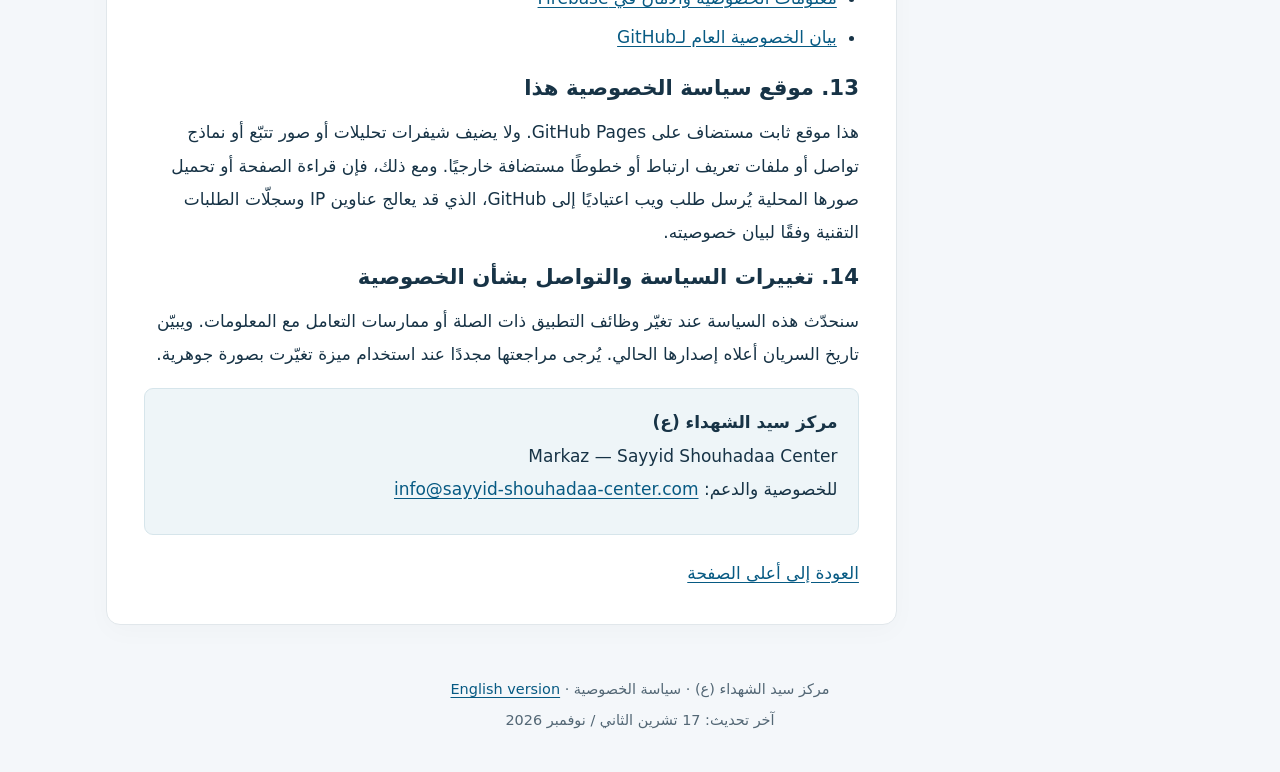
==== commit bf56ac22: "Update Arabic and English privacy policies for Markaz1.75 gallery and local reminders" ====
--- a/index.html
+++ b/index.html
@@ -3,7 +3,7 @@
 <head>
   <meta charset="utf-8">
   <meta name="viewport" content="width=device-width,initial-scale=1">
-  <meta name="description" content="سياسة الخصوصية لتطبيق مركز سيد الشهداء (ع). معلومات عن البيانات المحلية والإشعارات ويوتيوب ورسائل التواصل وخيارات المستخدم.">
+  <meta name="description" content="سياسة الخصوصية لتطبيق مركز سيد الشهداء (ع). معلومات عن البيانات المحلية والتذكيرات والأداة المصغرة وإشعارات Firebase ويوتيوب وصور Pinterest وخيارات المستخدم.">
   <meta name="theme-color" content="#06283f">
   <title>سياسة الخصوصية | مركز سيد الشهداء (ع)</title>
   <link rel="icon" type="image/png" href="assets/icon.png">
@@ -29,6 +29,7 @@
       <li><a href="#online">التحديثات عبر الإنترنت</a></li>
       <li><a href="#notifications">الإشعارات</a></li>
       <li><a href="#youtube">يوتيوب والروابط الخارجية</a></li>
+      <li><a href="#gallery">معرض الصور وحفظها</a></li>
       <li><a href="#contact-messages">رسائل التواصل</a></li>
       <li><a href="#permissions">الأذونات والوصول إلى الجهاز</a></li>
       <li><a href="#analytics">التحليلات والإعلانات والمدفوعات</a></li>
@@ -42,8 +43,8 @@
   <main class="policy" id="policy">
     <p class="eyebrow">مركز سيد الشهداء (ع) · الخصوصية</p>
     <h1>سياسة الخصوصية</h1>
-    <p class="meta">تاريخ السريان: <time datetime="2026-11-10">10 تشرين الثاني / نوفمبر 2026</time></p>
-    <div class="summary"><p>يتيح تطبيق مركز سيد الشهداء قراءة الكتب المضمّنة والبحث النصّي والدلالي على جهازك. وتستخدم بعض الميزات خدمات عبر الإنترنت، منها تحديثات التقويم المشتركة والإشعارات ويوتيوب. تبيّن هذه السياسة المعلومات المرتبطة بكل حالة وخيارات التحكم المتاحة لك.</p></div>
+    <p class="meta">تاريخ السريان: <time datetime="2026-11-17">17 تشرين الثاني / نوفمبر 2026</time></p>
+    <div class="summary"><p>يتيح تطبيق مركز سيد الشهداء قراءة الكتب المضمّنة والبحث النصّي والدلالي على جهازك. وتستخدم بعض الميزات خدمات عبر الإنترنت، منها تحديثات التقويم والمحاضرات المشتركة وإشعارات Firebase ويوتيوب وصور Pinterest العامة. وتستخدم تذكيرات المناسبات المجدولة والأداة المصغرة بيانات التطبيق المحلية. تبيّن هذه السياسة المعلومات المرتبطة بكل حالة وخيارات التحكم المتاحة لك.</p></div>
 
     <section id="scope">
       <h2>1. نطاق هذه السياسة</h2>
@@ -60,24 +61,31 @@
         <li>العناصر المحفوظة والإشارات المرجعية ومواضع القراءة وحالة البحث والتنقّل المحلية.</li>
         <li>تقدّم تحدّي الأسئلة وجلسات عدّاد الأذكار وأعدادها وسجلّها.</li>
         <li>البلد والمدينة اللذين تختارهما يدويًا، بما في ذلك الإحداثيات والمنطقة الزمنية المرتبطة بهما في دليل المدن المضمّن.</li>
-        <li>إعلانات التقويم وبيانات المحاضرات المحفوظة مؤقتًا، وسجلّ الإشعارات المستلَمة وأوقات استلامها وحالة قراءتها.</li>
+        <li>إعلانات التقويم وبيانات المحاضرات المحفوظة مؤقتًا، وسجلّ الإشعارات وأوقات استلامها وحالة قراءتها، وإعدادات التذكيرات والأداة المصغرة المحلية.</li>
+        <li>نسخ مؤقتة من صور معرض المناسبات، تخضع لحدود التخزين المؤقت المنفصلة الموضحة أدناه.</li>
       </ul>
       <p>يعمل البحث النصّي والبحث الدلالي، أو البحث الموصوف بالذكاء الاصطناعي، محليًا باستخدام فهارس وبيانات نموذج مضمّنة. ولا تُرسَل عبارات البحث إلى خدمة ذكاء اصطناعي بعيدة.</p>
       <p>يُستخدَم اختيار المدينة وقراءات بوصلة الجهاز ومستشعراته محليًا لحساب أوقات النهار والليل واتجاه القبلة. ولا يطلب التطبيق الوصول إلى GPS أو أذونات الموقع الجغرافي في أندرويد لهذه الميزات.</p>
+      <h3>الأداة المصغرة على الشاشة الرئيسية</h3>
+      <p>عند إضافة الأداة المصغرة، تقرأ التقويم وإعدادات المدينة والمناسبات المخصصة لها من بيانات التطبيق المحلية لعرض التواريخ ونص المناسبة على الشاشة الرئيسية. ولا تُرفَع هذه القيم كملف شخصي للقارئ لتشغيل الأداة. ويمكن أن تؤدي تحديثات التقويم التي يتلقاها التطبيق إلى تحديث بيانات الأداة المحفوظة محليًا أيضًا.</p>
     </section>
 
     <section id="online">
       <h2>3. تحديثات التقويم والمحاضرات عبر الإنترنت</h2>
-      <p>عند فتح التطبيق أو عودته إلى الواجهة، يتحقق من خدمة مركز سيد الشهداء المستضافة على Google Firebase للحصول على إعلانات التقويم الهجري المشتركة وقائمة أحدث المحاضرات التي يحددها المسؤول. وتُستخدَم الاستجابة المشتركة لحساب التاريخ المناسب على جهازك.</p>
-      <p>لا يتضمن طلب التحديث المدينة أو البلد المختارين، أو عبارات البحث، أو المحفوظات، أو سجلّ العدّاد، ولا يستخدم حسابًا خاصًا بالقارئ. وكما في أي اتصال بالإنترنت، قد يتلقى مزوّد الاستضافة عنوان IP ومعلومات تقنية اعتيادية عن الطلب، مثل وقته ومعلومات المتصفّح أو التطبيق، لتشغيل الخدمة وحمايتها.</p>
-      <p>قد تطلب قوائم الوسائط أيضًا معلومات تغذيات يوتيوب المتاحة للعامة. وتبقى البيانات المحفوظة مؤقتًا والحسابات المحلية البديلة للتطبيق متاحة عند تعذّر الطلب عبر الإنترنت.</p>
+      <p>تطلب ميزات التقويم والمحاضرات المتصلة بالإنترنت إعلانات التقويم الهجري المشتركة وقائمة أحدث المحاضرات ومجلدات المكتبة التي ينشرها المسؤول ومعلومات قوائم التشغيل العامة من خدمات المركز المستضافة على Google Firebase. وتُطبَّق استجابات التقويم محليًا لحساب التاريخ المناسب على جهازك. ويمكن أن تجري الميزات المختلفة طلبات تحديث منفصلة.</p>
+      <p>لا تتضمن طلبات التحديث هذه المدينة أو البلد المختارين، أو عبارات البحث، أو المحفوظات، أو سجلّ العدّاد، ولا تتطلب حسابًا خاصًا بالقارئ. وكما في أي اتصال بالإنترنت، قد يتلقى مزوّد الاستضافة عنوان IP ومعلومات تقنية اعتيادية عن الطلب، مثل وقته ومعلومات المتصفّح أو التطبيق، لتشغيل الخدمة وحمايتها.</p>
+      <p>يمكن أن تحصل قوائم الوسائط على معلومات قوائم تشغيل يوتيوب وفيديوهاته العامة عبر خدمة الوسائط التابعة للمركز أو التغذيات العامة. ويمكن أن تبقى بيانات المحاضرات المحفوظة والحسابات المحلية للتقويم متاحة عند تعذّر التحديث. ولمعرض صور المناسبات متطلبات اتصال مختلفة موضحة أدناه.</p>
     </section>
 
     <section id="notifications">
       <h2>4. الإشعارات</h2>
+      <h3>الإعلانات المرسلة عبر الإنترنت</h3>
       <p>تستخدم ميزة الإشعارات في أندرويد <strong>خدمة Google Firebase Cloud Messaging ‏(FCM)</strong> وخدمات Firebase الخاصة بتثبيت التطبيق. وتشمل عملية التسجيل والتوصيل معرّفات تثبيت التطبيق ورموز التسجيل للإشعارات ومعلومات تقنية عن التطبيق والجهاز تعالجها Google. ويستخدم التطبيق موضوع بثّ مشتركًا لإرسال الإعلانات؛ ولا يرفع ملفًا شخصيًا للقارئ أو سجلّ القراءة والعدّاد المحلي ضمن هذا الاشتراك.</p>
       <p>يطلب التطبيق إذن الإشعارات في إصدارات أندرويد التي تتطلبه. وفي الإصدارات الأقدم، قد يتم التفعيل عندما يسمح أندرويد بالإشعارات أصلًا. ويمكنك التحكم في عرضها من إعدادات إشعارات التطبيق في أندرويد؛ وتتيح أدوات الإشعارات في التطبيق فتح تلك الإعدادات أو طلب التفعيل بحسب الحالة.</p>
       <p>يمنع إيقاف إذن الإشعارات عرضها وفقًا لضوابط أندرويد، لكنه لا يحذف بحد ذاته معرّف تثبيت Firebase أو رمز تسجيل الإشعارات. وتُحفَظ الرسائل المستلَمة وأوقات استلامها وحالة قراءتها محليًا لتمكين الرجوع إليها في سجلّ الإشعارات.</p>
+      <h3>تذكيرات المناسبات المجدولة محليًا</h3>
+      <p>يجدول التطبيق أيضًا تذكيرات المناسبات على جهازك باستخدام لائحة المناسبات وإعدادات التقويم الهجري والمنطقة الزمنية للمدينة التي تختارها يدويًا. ولا تتطلب جدولة هذه التذكيرات إرسال المدينة أو نشاط القراءة أو طلب التذكير إلى Firebase. ويعتمد وقت ظهورها ووصولها على إعدادات الإشعارات والجدولة وإدارة الطاقة في أندرويد. ويمكن استخدام الوصول الخاص بالمنبّهات في إصدارات أندرويد الداعمة للحصول على توقيت أدق، ويمكنك إدارته من إعدادات أندرويد.</p>
+      <p>يحتفظ سجلّ الإشعارات المحلي بآخر 30 سجلًا كاملًا للإشعارات، ويحذف السجلات الأقدم تلقائيًا عند تسجيل سجلات جديدة. ويخصّ هذا الحدّ السجل المحلي في التطبيق، ولا يحدد مدة الاحتفاظ لدى Firebase أو أي مزوّد خدمة آخر.</p>
     </section>
 
     <section id="youtube">
@@ -92,42 +100,51 @@
       </ul>
     </section>
 
+    <section id="gallery">
+      <h2>6. معرض صور المناسبات من Pinterest وحفظ الصور</h2>
+      <p>عند ظهور معرض مناسبة والجهاز متصل بالإنترنت، يطلب التطبيق الألبوم العام المرتبط بها من Pinterest ويحمّل الصور من خدمة استضافة الصور التابعة له. وتكون روابط الألبومات المحددة مضمّنة في التطبيق؛ ولا تُنزَّل صور جميع الألبومات مسبقًا. وتُحمَّل الصور عند الحاجة إليها للمعرض الظاهر أو للصورة التي تفتحها.</p>
+      <p>تُرسَل هذه الطلبات عبر HTTPS إلى <span dir="ltr">widgets.pinterest.com</span> و<span dir="ltr">i.pinimg.com</span>. ويمكن أن يتلقى Pinterest عنوان IP والألبوم أو الصورة المطلوبة ووقت الطلب ومعلومات تقنية عن الطلب. ويستخدم المعرض داخل التطبيق موارد عامة دون طلب بيانات تسجيل الدخول إلى Pinterest. ولا يرسل سجلّ قراءتك المحلي أو مواضع القراءة المحفوظة أو مدينتك المختارة مع هذه الطلبات. ويمكن عرض الصور العامة المدعومة داخل التطبيق دون تسجيل الدخول إلى Pinterest، مع اعتماد توافرها على الخدمة. أما الروابط المفتوحة على Pinterest بصورة منفصلة فتخضع لمتطلبات تسجيل الدخول وممارسات الخصوصية الخاصة به.</p>
+      <p>تُحفَظ نسخ الصور المحمّلة في ذاكرة تخزين مؤقت خاصة بالتطبيق، مضبوطة حاليًا على <strong>حدّ للحجم قدره 64 MiB وحدّ للعمر قدره سبعة أيام</strong>. وتُحذف الصور المؤقتة القديمة أو الزائدة أثناء استخدام الذاكرة المؤقتة وصيانتها؛ وقد تبقى الصورة المستخدمة حتى انتهاء استخدامها. وقد يمسح أندرويد الصور المؤقتة قبل ذلك. ويُخفى معرض المناسبة عندما لا يستطيع التطبيق تأكيد الاتصال بالإنترنت؛ ولا يعني وجود هذه الذاكرة توفير مكتبة صور للعمل دون إنترنت.</p>
+      <p>حفظ الصورة إجراء منفصل تختاره أنت. ويجلب التطبيق الصورة المحددة أو يستخدم نسختها المؤقتة، وينشئ ملف الصورة عبر أدوات حفظ الصور في أندرويد أو منتقي الملفات في النظام بحسب إصدار أندرويد. ولا يحتاج إلى وصول شامل لقراءة مكتبة صورك الموجودة. ولا يحذف التنظيف التلقائي للذاكرة المؤقتة الصور التي تحفظها باختيارك خارجها، ويمكن أن تبقى بعد إزالة التطبيق؛ وتتحكم في حذفها من الوجهة التي اخترتها. وإذا كانت تلك الوجهة متزامنة مع خدمة سحابية، فتسري أيضًا إعدادات مزوّد الوجهة وسياسة خصوصيته.</p>
+      <ul class="external-list"><li><a href="https://policy.pinterest.com/en/privacy-policy" rel="noopener noreferrer">سياسة خصوصية Pinterest</a></li></ul>
+    </section>
+
     <section id="contact-messages">
-      <h2>6. رسائل التواصل معنا</h2>
+      <h2>7. رسائل التواصل معنا</h2>
       <p>يطلب نموذج «اتصل بنا» الحالي نصّ الرسالة، ويتيح إدخال الاسم وبريد الرد اختياريًا. وتفتح المتابعة تطبيق البريد لديك مع مسوّدة موجّهة إلى <a class="email" href="mailto:info@sayyid-shouhadaa-center.com">info@sayyid-shouhadaa-center.com</a>. وتراجع الرسالة وترسلها عبر مزوّد بريدك؛ ولا يرسل التطبيق النموذج تلقائيًا عبر خادم منفصل لنماذج التواصل.</p>
       <p>إذا أرسلت البريد، نتلقى الرسالة والتفاصيل التي تختار تضمينها ومعلومات المرسِل المعتادة في البريد الإلكتروني. ونستخدمها للردّ على طلبك ومعالجته. كما يعالج مزوّد بريدك الرسالة وفقًا لسياسته. يُرجى عدم تضمين معلومات حساسة لا يحتاج إليها طلبك.</p>
     </section>
 
     <section id="permissions">
-      <h2>7. أذونات أندرويد والوصول إلى الجهاز</h2>
-      <p>يستخدم التطبيق الوصول إلى الإنترنت وحالة الشبكة لميزاته المتصلة، والاهتزاز للتنبيهات اللمسية الاختيارية، وأذونات الإشعارات والمراسلة ووظائف الإيقاظ اللازمة لتوصيل الإشعارات. ويخضع إذن الإشعارات لإصدار أندرويد وإعدادات النظام التي تختارها.</p>
-      <p>لا يطلب التطبيق الوصول إلى جهات اتصالك أو الميكروفون أو الكاميرا أو موقع الهاتف أو الصور أو الملفات المشتركة. ويستخدم اتجاه القبلة مستشعرات الجهاز عند توافرها، دون طلب موقعك عبر GPS. ويتم اختيار البلد والمدينة يدويًا.</p>
+      <h2>8. أذونات أندرويد والوصول إلى الجهاز</h2>
+      <p>يستخدم التطبيق الوصول إلى الإنترنت وحالة الشبكة لميزاته المتصلة، والاهتزاز للتنبيهات اللمسية الاختيارية، وأذونات الإشعارات والمراسلة ووظائف الإيقاظ اللازمة لتوصيل الإشعارات. وتدعم جدولة أندرويد ومعالجة إعادة تشغيل الجهاز التذكيرات المحلية وتحديثات الأداة المصغرة. ويمكن للتطبيق في الإصدارات الداعمة استخدام الوصول الخاص بالمنبّهات في النظام للحصول على توقيت أدق للتذكيرات. وتتحكم في أذونات الإشعارات والوصول الخاص من إعدادات أندرويد.</p>
+      <p>لا يطلب التطبيق أذونات جهات الاتصال أو الميكروفون أو الكاميرا أو موقع الهاتف، ولا يطلب وصولًا شاملًا لقراءة صورك أو ملفاتك المشتركة الموجودة. ويمكن كتابة الصورة التي تختار حفظها صراحةً عبر أدوات حفظ الصور في أندرويد أو منتقي الملفات في النظام، كما هو موضح أعلاه. ويستخدم اتجاه القبلة مستشعرات الجهاز عند توافرها دون طلب موقعك عبر GPS. ويتم اختيار البلد والمدينة يدويًا.</p>
     </section>
 
     <section id="analytics">
-      <h2>8. التحليلات والإعلانات والمدفوعات</h2>
+      <h2>9. التحليلات والإعلانات والمدفوعات</h2>
       <p>لا يتضمن التطبيق الحالي حزمة مخصّصة للتحليلات، أو Firebase Analytics، أو حزمة للإبلاغ عن الأعطال، أو حزمة إعلانية. ويختلف تكامل Firebase المستخدم للإشعارات عن التحليلات.</p>
       <p>لا توجد في مركز سيد الشهداء ميزة مشتريات داخل التطبيق أو فوترة اشتراكات. ولا يمنع ذلك محتوى الأطراف الثالثة، مثل مشغّل يوتيوب، من عرض إعلاناته أو معالجة المعلومات وفقًا لما ورد أعلاه.</p>
     </section>
 
     <section id="retention">
-      <h2>9. الاحتفاظ بالمعلومات وحذفها وخياراتك</h2>
-      <p>تبقى بيانات التطبيق المحلية على جهازك إلى أن تستخدم أداة مسح متاحة داخل التطبيق، أو تمسح مساحة تخزينه من أندرويد، أو تزيله. ويؤثر مسح المحفوظات أو سجلّ العدّاد في تلك السجلات، ولا يمسح كل فئات بيانات التطبيق. ويُعدّ مسح بيانات التطبيق من إعدادات أندرويد خيارًا أشمل، بما في ذلك سجلّ الإشعارات المحلي والتفضيلات.</p>
-      <p>قد تبقى رسائل الدعم في سجلّ المراسلات بحسب الحاجة لمعالجة الطلب والسجلات المرتبطة به. ولا تتضمن هذه السياسة وعدًا بفترة حذف تلقائي لا تنفّذها الخدمة الحالية. وتخضع المعلومات التقنية التي تعالجها Google أو يوتيوب أو مزوّد بريدك أو GitHub لممارسات الاحتفاظ لدى تلك الجهات.</p>
+      <h2>10. الاحتفاظ بالمعلومات وحذفها وخياراتك</h2>
+      <p>يمكن أن تبقى الإعدادات والأنشطة المحلية، مثل مواضع القراءة المحفوظة، على جهازك إلى أن تستخدم أداة مسح متاحة داخل التطبيق، أو تمسح مساحة تخزينه من أندرويد، أو تزيله. وتخضع صور المعرض المؤقتة وسجلّ الإشعارات المحلي للحدود التلقائية الموضحة أعلاه. ويؤثر مسح المحفوظات أو سجلّ العدّاد في تلك السجلات، ولا يمسح كل فئات بيانات التطبيق. ويُعدّ مسح بيانات التطبيق من إعدادات أندرويد خيارًا أشمل لبياناته الخاصة، بما فيها سجلّ الإشعارات والتفضيلات. ولا يحذف ذلك الصور التي صدّرتها باختيارك إلى وجهة منفصلة للصور أو الملفات.</p>
+      <p>قد تبقى رسائل الدعم في سجلّ المراسلات بحسب الحاجة لمعالجة الطلب والسجلات المرتبطة به. ولا تتضمن هذه السياسة وعدًا بفترة حذف تلقائي لا تنفّذها الخدمة الحالية. وتخضع المعلومات التقنية التي تعالجها Google أو يوتيوب أو Pinterest أو مزوّد بريدك أو GitHub لممارسات الاحتفاظ لدى تلك الجهات.</p>
       <p>يمكنك تجنّب فتح الوسائط المتصلة أو الروابط الخارجية، وإدارة الإشعارات في إعدادات أندرويد، والتواصل معنا بشأن الخصوصية أو المعلومات التي أرسلتها إلينا مباشرة. وإذا منحك القانون المنطبق حقوقًا في الوصول أو التصحيح أو الحذف، فأرسل طلبك إلى العنوان أدناه. ويُرجى كذلك توجيه الطلبات المتعلقة ببيانات تحتفظ بها خدمة أخرى بصورة مستقلة إلى تلك الخدمة.</p>
       <p>لا ينشئ التطبيق حسابًا للقارئ، ولذلك لا توجد عملية لحذف حساب قارئ أو حساب تسجيل دخول لإغلاقه.</p>
     </section>
 
     <section id="children">
-      <h2>10. الأطفال والأسرة</h2>
-      <p>يضمّ التطبيق مواد دينية وتعليمية، بما فيها معاينات لمحتوى الأطفال. ولا يوفّر حسابات للأطفال أو نظامًا مخصّصًا لجمع معلوماتهم الشخصية. وينبغي للوالدين وأولياء الأمور الإشراف على استخدام الأطفال للبريد الإلكتروني ويوتيوب والخدمات الخارجية الأخرى.</p>
+      <h2>11. الأطفال والأسرة</h2>
+      <p>يضمّ التطبيق مواد دينية وتعليمية، بما فيها معاينات لمحتوى الأطفال. ولا يوفّر حسابات للأطفال أو نظامًا مخصّصًا لجمع معلوماتهم الشخصية. وينبغي للوالدين وأولياء الأمور الإشراف على استخدام الأطفال للبريد الإلكتروني ويوتيوب وPinterest والخدمات الخارجية الأخرى.</p>
       <p>إذا اعتقدت أن طفلًا أرسل إلينا معلومات شخصية ضمن رسالة دعم، فيُرجى التواصل معنا لمراجعة الطلب. ولا يُلغي وجود المحتوى التعليمي ممارسات خصوصية الخدمات الخارجية المستخدمة من التطبيق.</p>
     </section>
 
     <section id="security">
-      <h2>11. الأمان ومزوّدو الخدمات</h2>
+      <h2>12. الأمان ومزوّدو الخدمات</h2>
       <p>يستخدم التطبيق HTTPS لخدماته المتصلة المهيّأة، ويُبقي الكتب والنشاط المحلي داخل مساحة تخزين التطبيق. ويقيّد الوصول إلى خدمة الإدارة الخاصة بالمسؤولين المخوّلين. ولا يمكن ضمان الأمان الكامل لأي خدمة إنترنت أو تخزين على جهاز.</p>
-      <p>توفّر Google Firebase الاستضافة والمراسلة المستخدمتين في ميزات التطبيق المتصلة، وتوفّر Google ويوتيوب خدمات الوسائط، ويعالج مزوّد البريد الذي تختاره رسائل الدعم التي ترسلها، ويستضيف GitHub موقع هذه السياسة. وقد تعالج هذه الجهات المعلومات في بلدان غير بلدك بحسب خدماتها وسياساتها.</p>
+      <p>توفّر Google Firebase الاستضافة والمراسلة المستخدمتين في ميزات التطبيق المتصلة، وتوفّر Google ويوتيوب خدمات الفيديو، ويوفّر Pinterest تغذيات معرض المناسبات العامة وصوره، ويعالج مزوّد البريد الذي تختاره رسائل الدعم التي ترسلها، ويستضيف GitHub موقع هذه السياسة. وقد تعالج هذه الجهات المعلومات في بلدان غير بلدك بحسب خدماتها وسياساتها.</p>
       <ul class="external-list">
         <li><a href="https://firebase.google.com/support/privacy" rel="noopener noreferrer">معلومات الخصوصية والأمان في Firebase</a></li>
         <li><a href="https://docs.github.com/en/site-policy/privacy-policies/github-general-privacy-statement" rel="noopener noreferrer">بيان الخصوصية العام لـGitHub</a></li>
@@ -135,18 +152,19 @@
     </section>
 
     <section id="website">
-      <h2>12. موقع سياسة الخصوصية هذا</h2>
+      <h2>13. موقع سياسة الخصوصية هذا</h2>
       <p>هذا موقع ثابت مستضاف على GitHub Pages. ولا يضيف شيفرات تحليلات أو صور تتبّع أو نماذج تواصل أو ملفات تعريف ارتباط أو خطوطًا مستضافة خارجيًا. ومع ذلك، فإن قراءة الصفحة أو تحميل صورها المحلية يُرسل طلب ويب اعتياديًا إلى GitHub، الذي قد يعالج عناوين IP وسجلّات الطلبات التقنية وفقًا لبيان خصوصيته.</p>
     </section>
 
     <section id="changes">
-      <h2>13. تغييرات السياسة والتواصل بشأن الخصوصية</h2>
+      <h2>14. تغييرات السياسة والتواصل بشأن الخصوصية</h2>
       <p>سنحدّث هذه السياسة عند تغيّر وظائف التطبيق ذات الصلة أو ممارسات التعامل مع المعلومات. ويبيّن تاريخ السريان أعلاه إصدارها الحالي. يُرجى مراجعتها مجددًا عند استخدام ميزة تغيّرت بصورة جوهرية.</p>
       <div class="contact"><p><strong>مركز سيد الشهداء (ع)</strong><br><span lang="en" dir="ltr">Markaz — Sayyid Shouhadaa Center</span><br>للخصوصية والدعم: <a class="email" href="mailto:info@sayyid-shouhadaa-center.com">info@sayyid-shouhadaa-center.com</a></p></div>
     </section>
     <a class="back-top" href="#top">العودة إلى أعلى الصفحة</a>
   </main>
 </div>
-<footer class="footer"><p>مركز سيد الشهداء (ع) · سياسة الخصوصية · <a href="en/" lang="en" dir="ltr">English version</a></p><p>آخر تحديث: <time datetime="2026-11-10">10 تشرين الثاني / نوفمبر 2026</time></p></footer>
+<footer class="footer"><p>مركز سيد الشهداء (ع) · سياسة الخصوصية · <a href="en/" lang="en" dir="ltr">English version</a></p><p>آخر تحديث: <time datetime="2026-11-17">17 تشرين الثاني / نوفمبر 2026</time></p></footer>
 </body>
 </html>
+
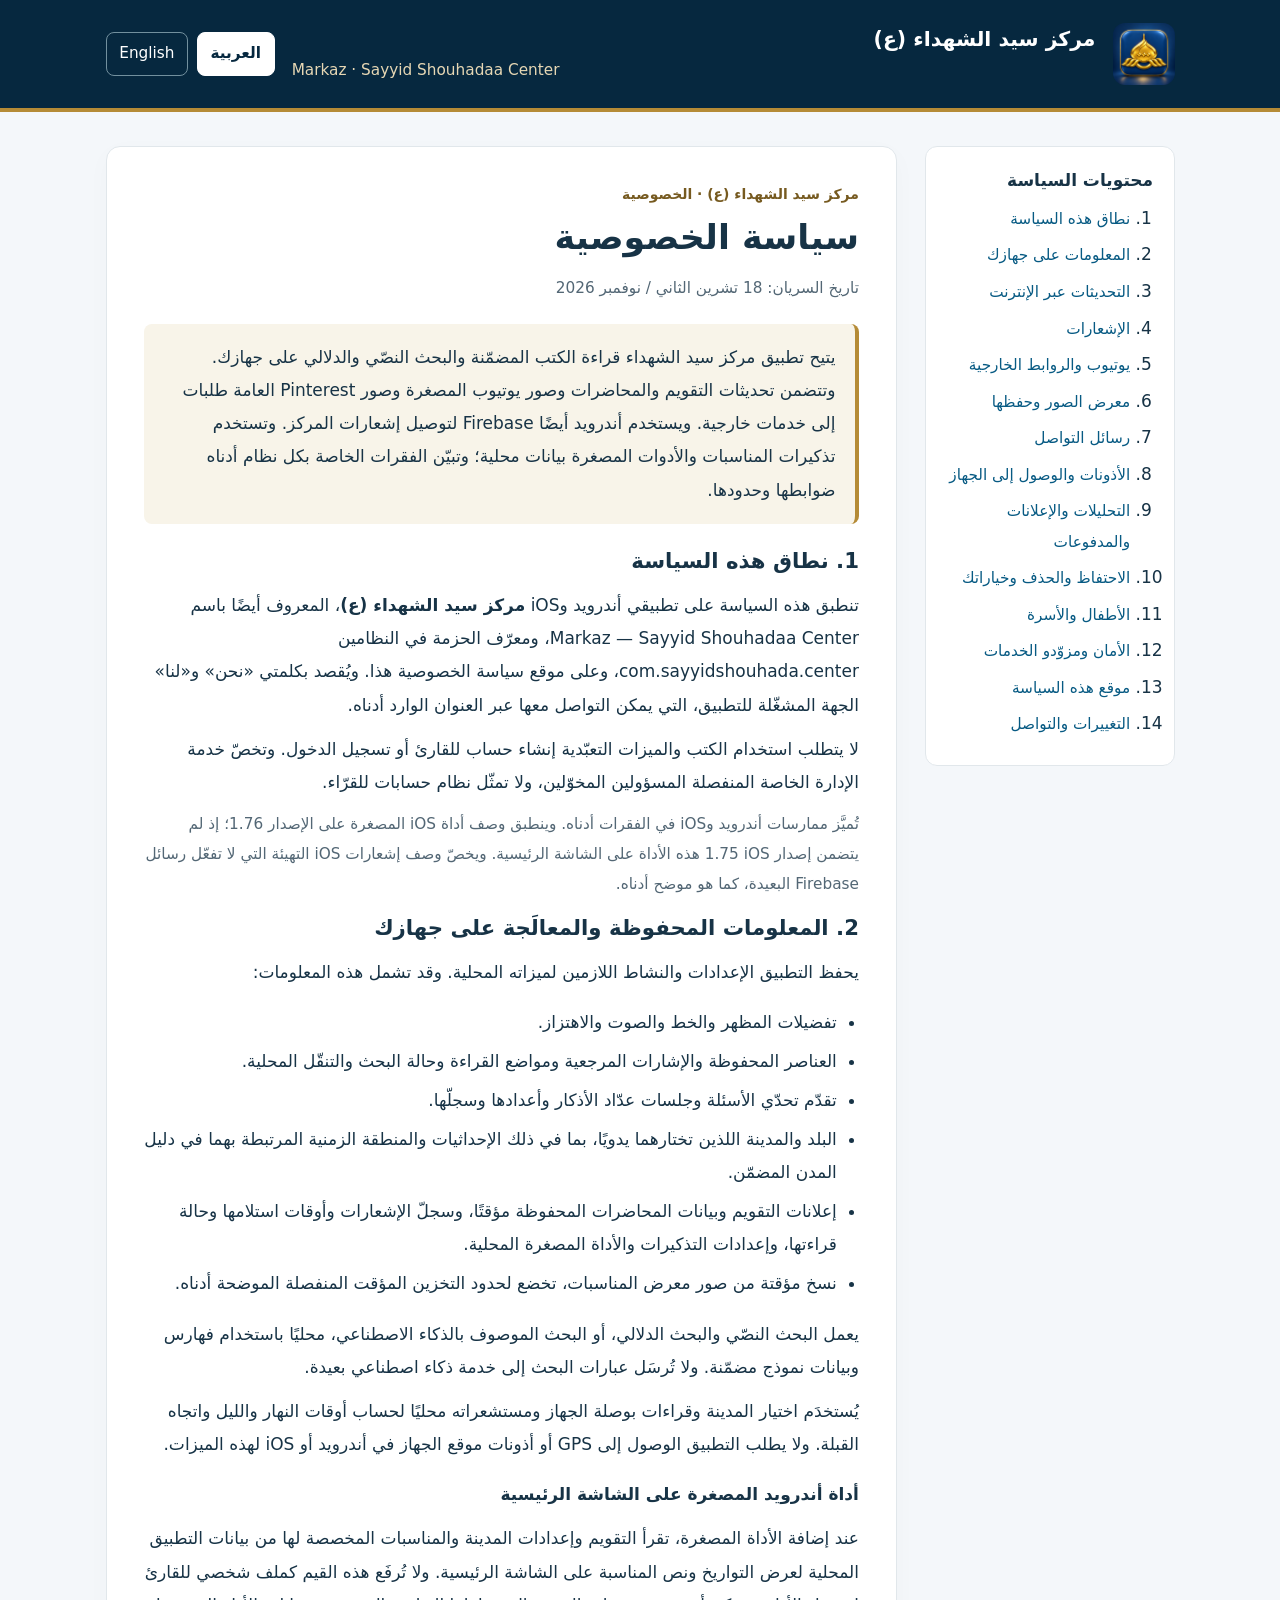
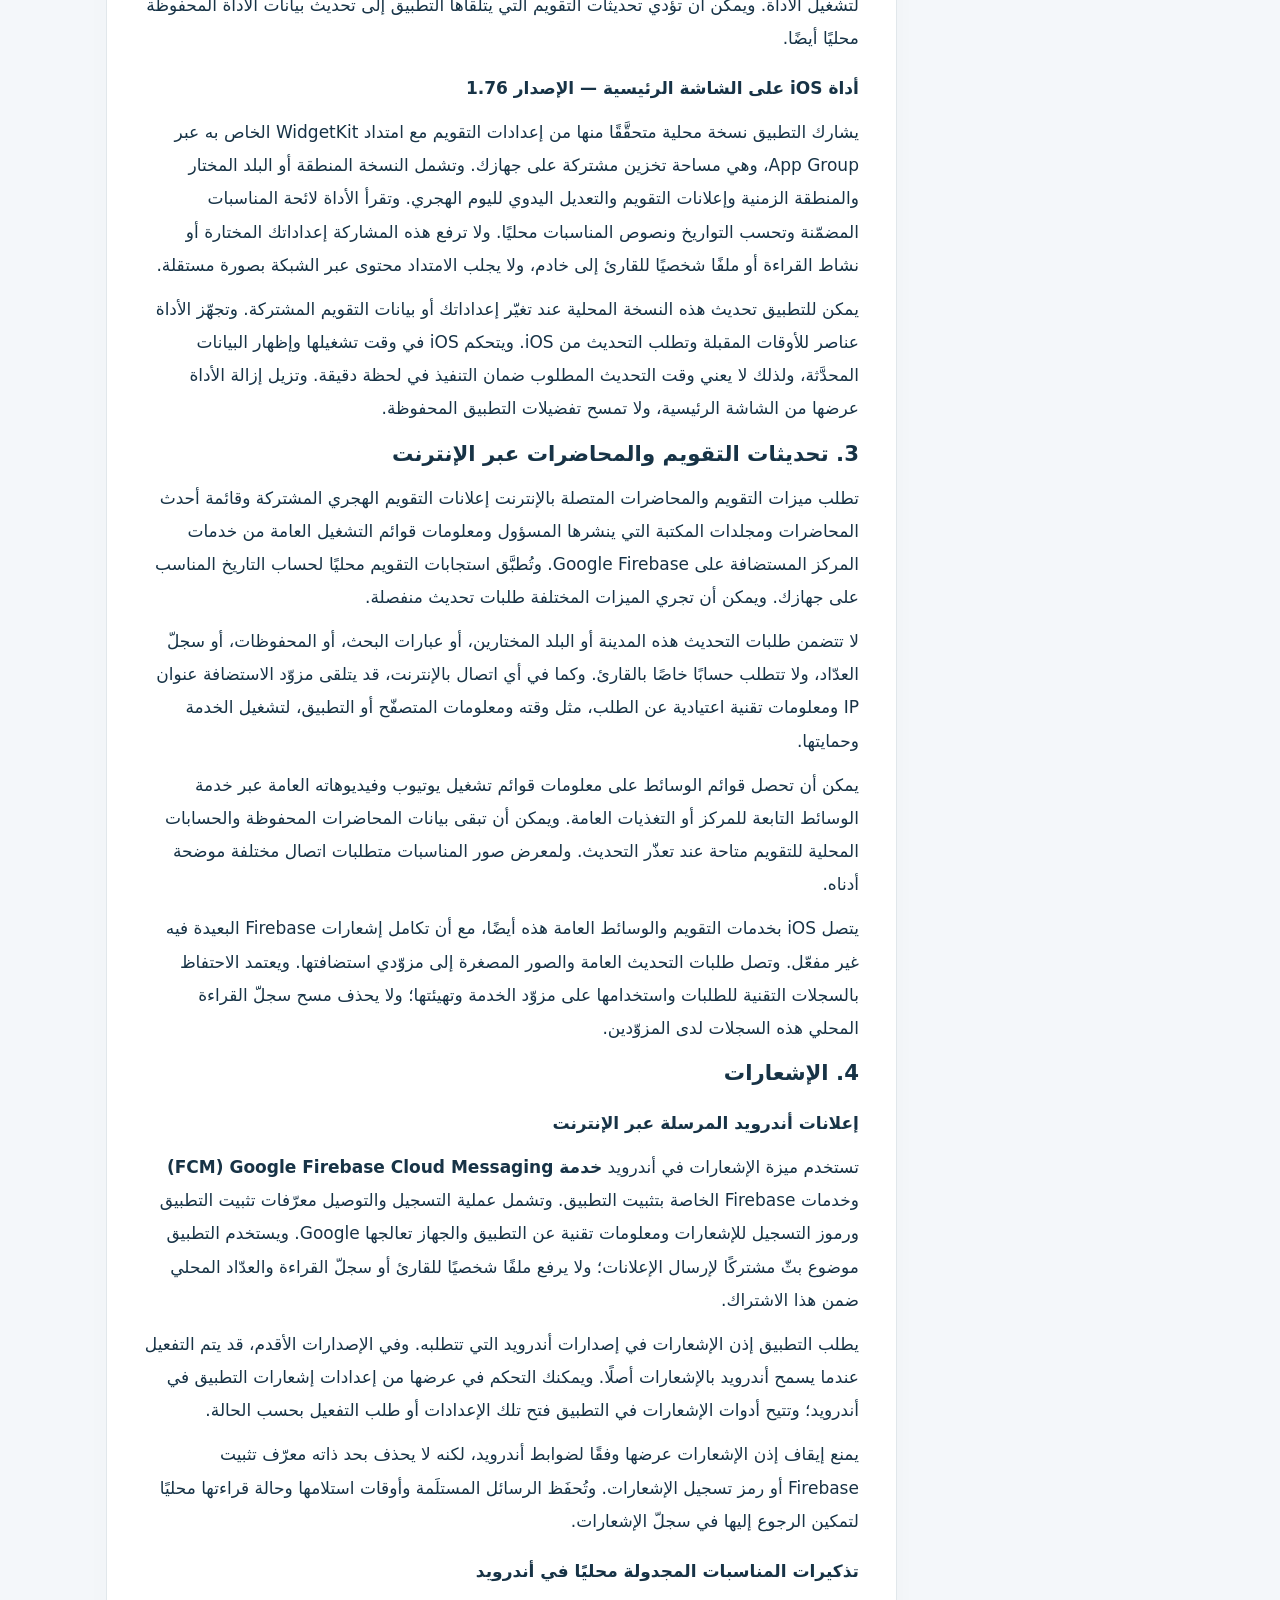
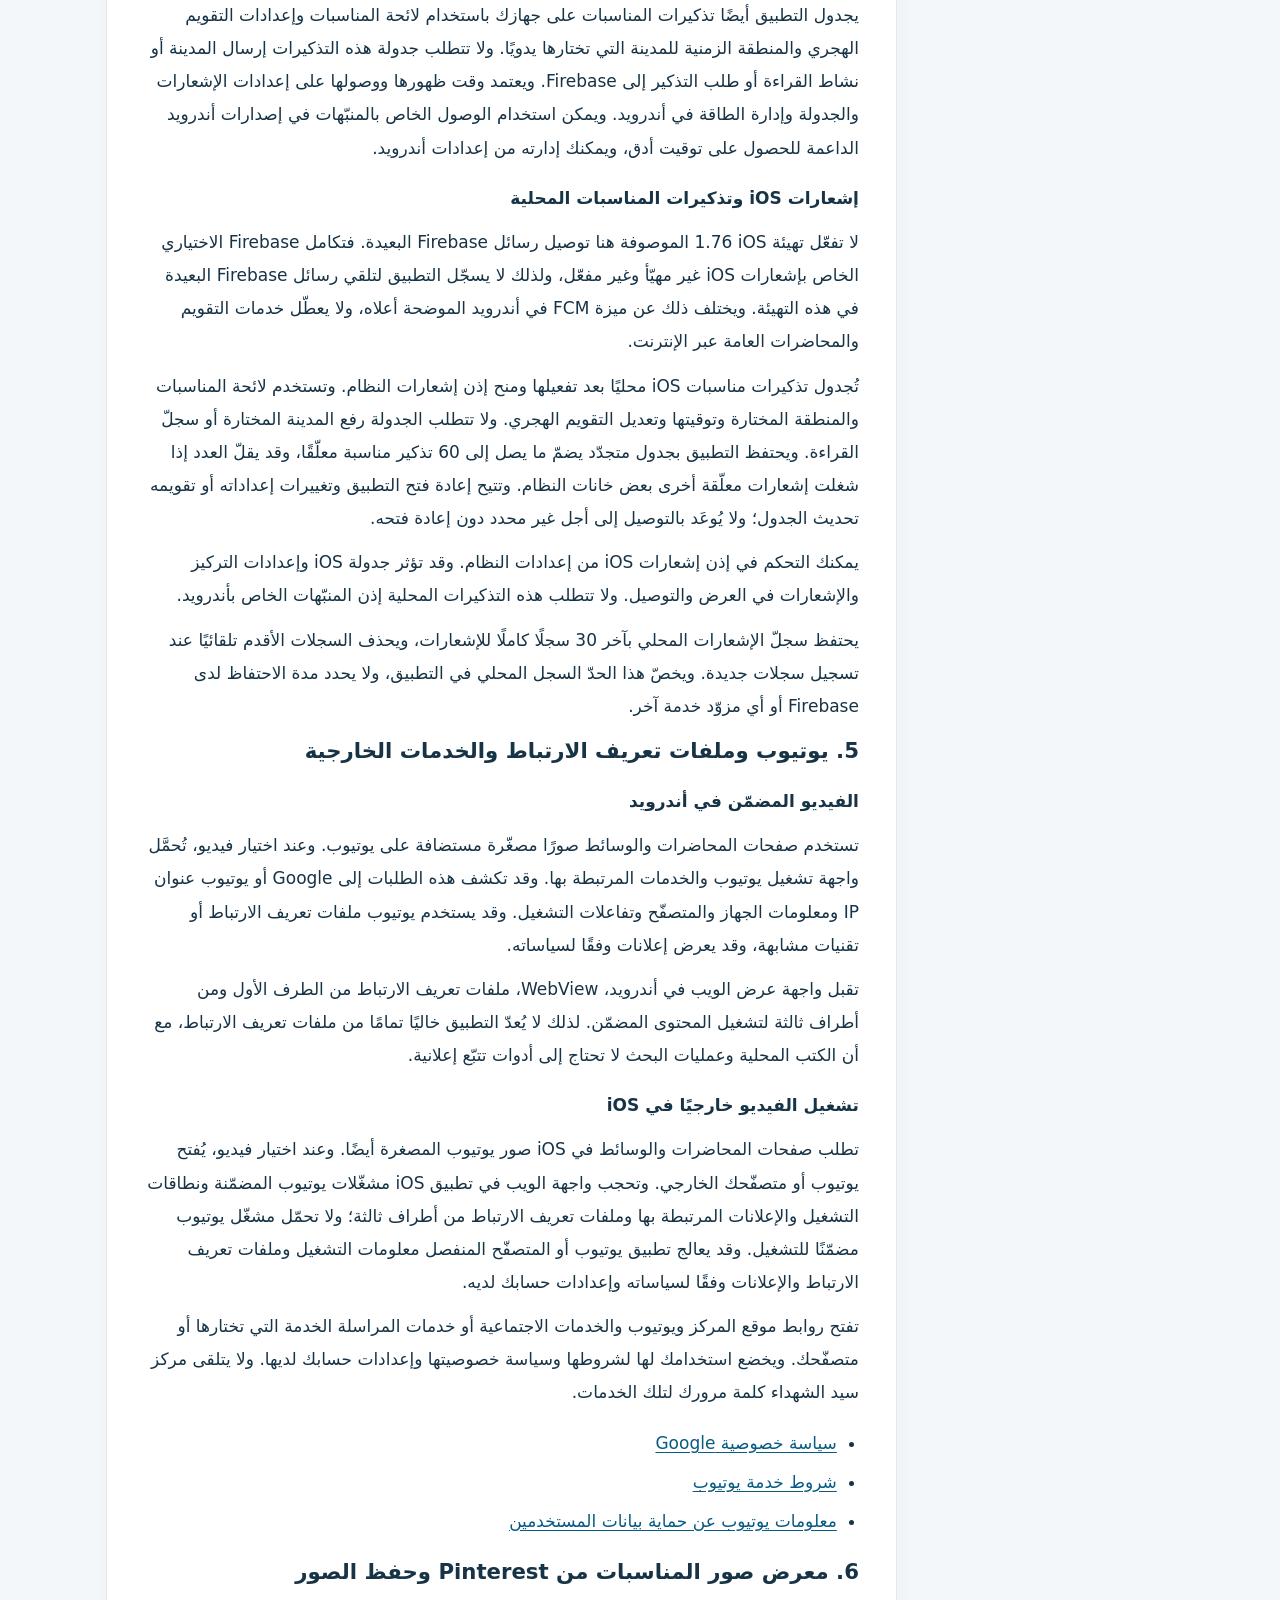
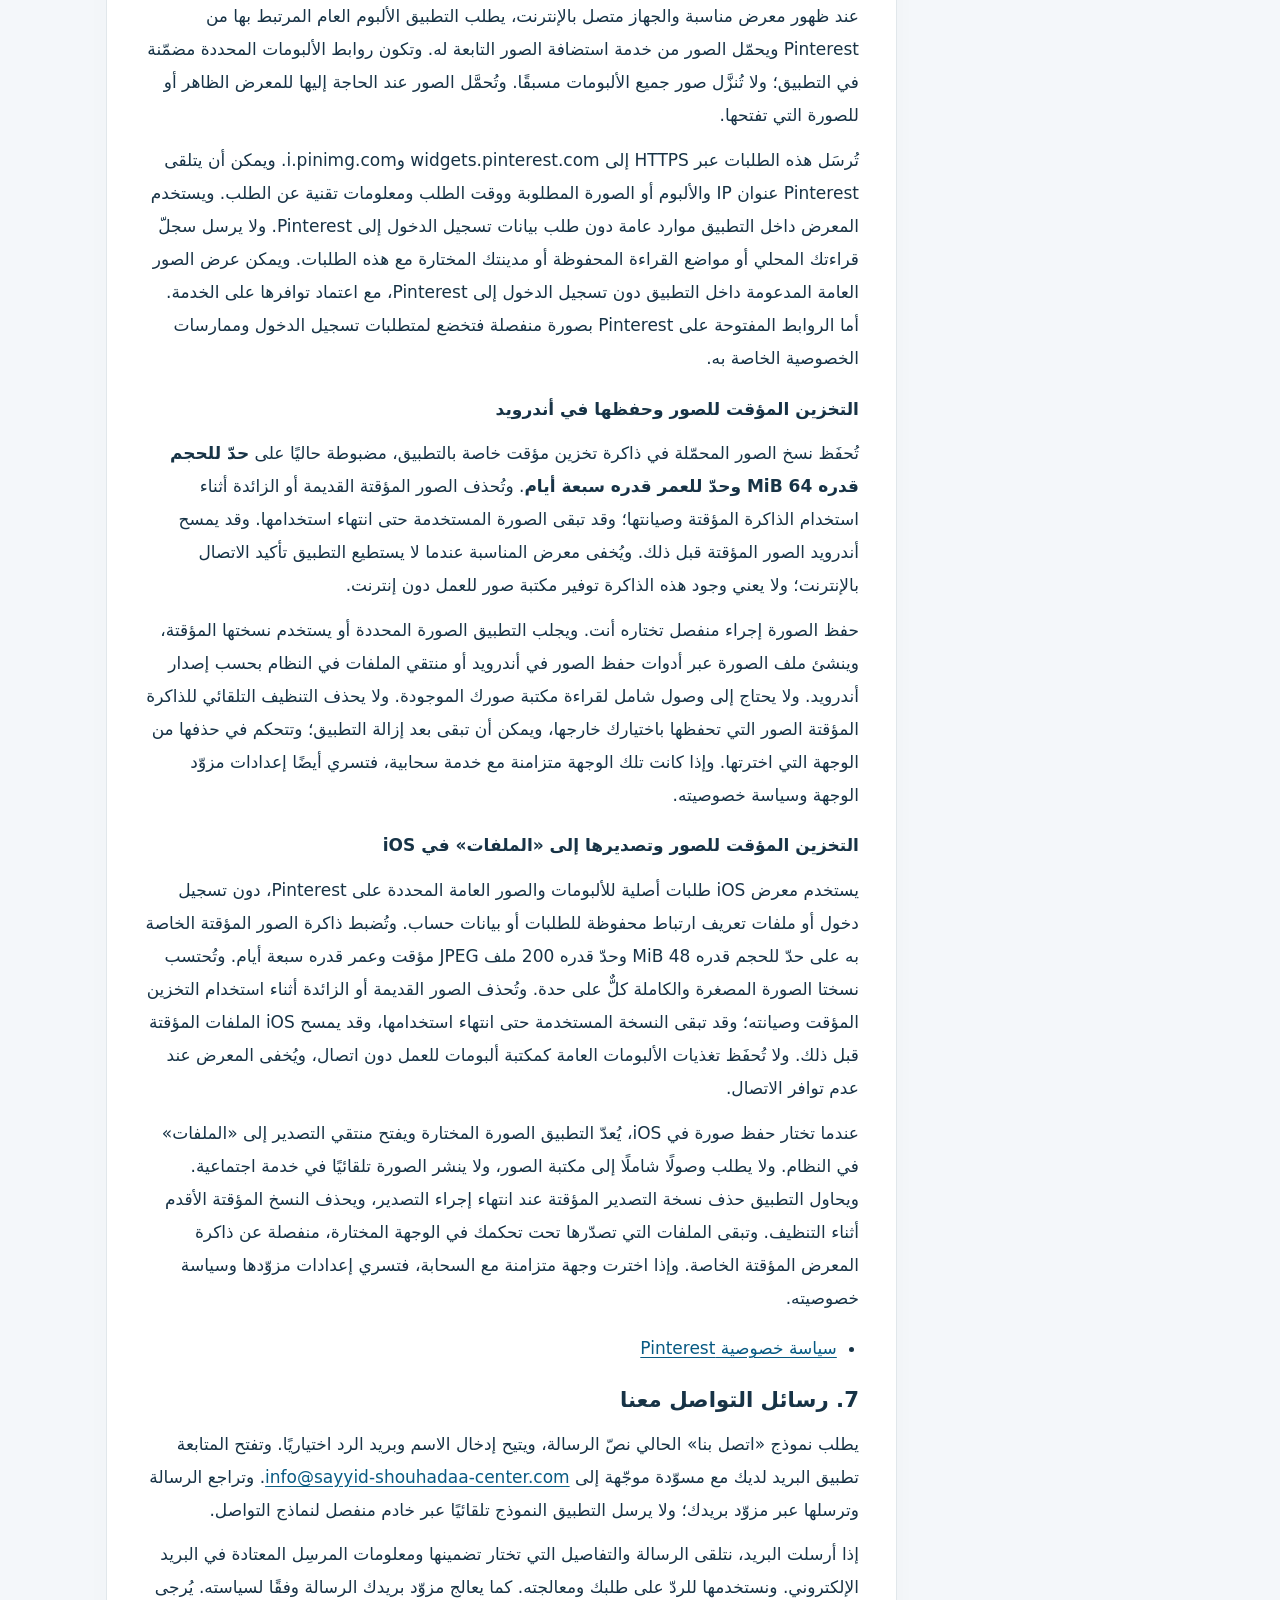
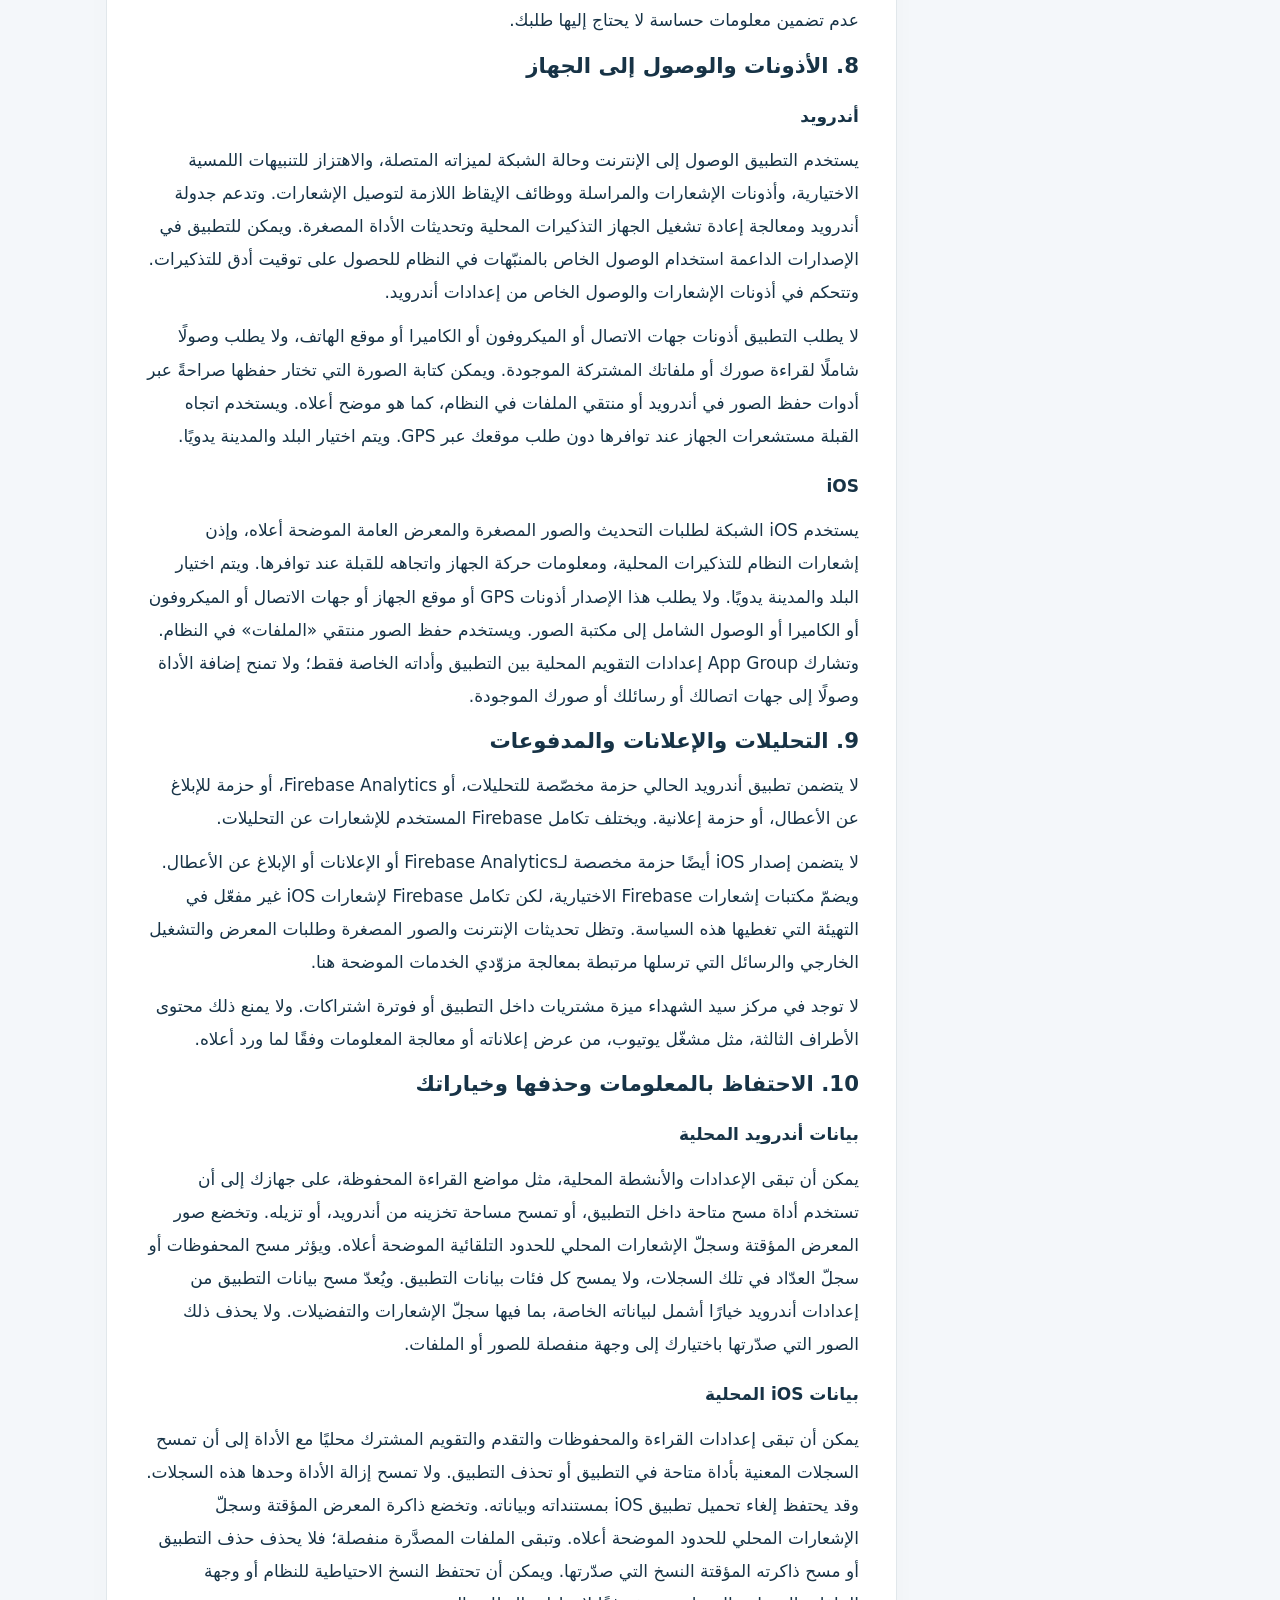
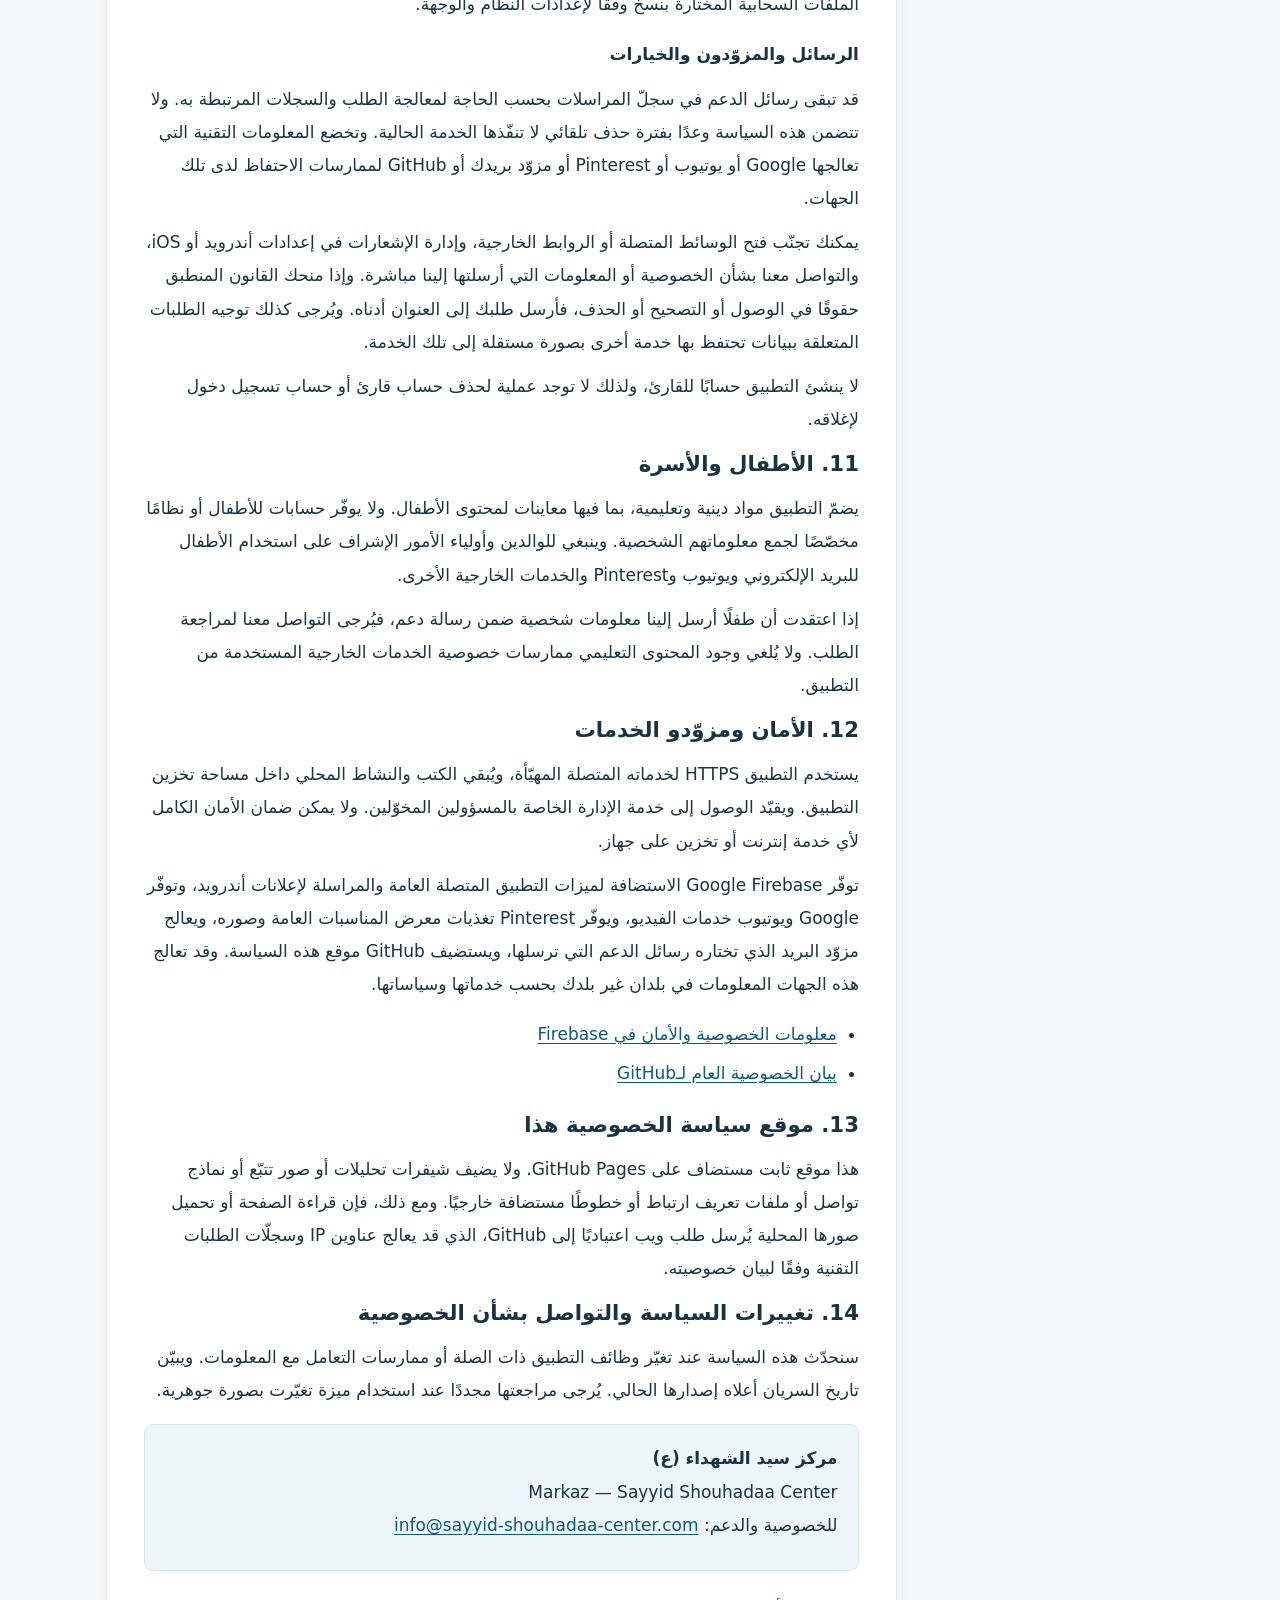
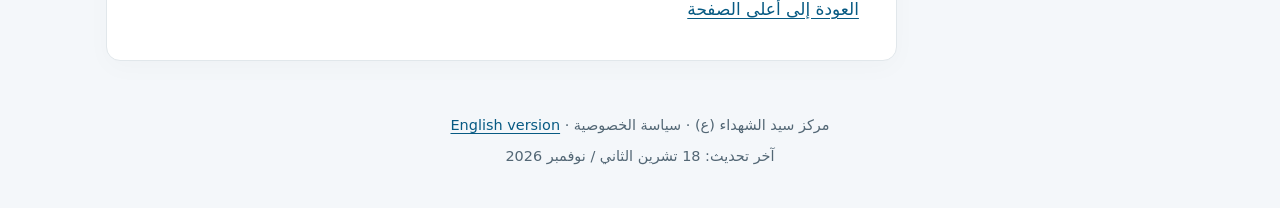
==== commit 2244e3e7: "Document iOS WidgetKit local sharing and platform-specific privacy behavior" ====
--- a/index.html
+++ b/index.html
@@ -3,7 +3,7 @@
 <head>
   <meta charset="utf-8">
   <meta name="viewport" content="width=device-width,initial-scale=1">
-  <meta name="description" content="سياسة الخصوصية لتطبيق مركز سيد الشهداء (ع). معلومات عن البيانات المحلية والتذكيرات والأداة المصغرة وإشعارات Firebase ويوتيوب وصور Pinterest وخيارات المستخدم.">
+  <meta name="description" content="سياسة الخصوصية لتطبيق مركز سيد الشهداء (ع). معلومات عن بيانات تطبيقي أندرويد وiOS والتذكيرات والأدوات المصغرة المحلية وإشعارات Firebase ويوتيوب وصور Pinterest وخيارات المستخدم.">
   <meta name="theme-color" content="#06283f">
   <title>سياسة الخصوصية | مركز سيد الشهداء (ع)</title>
   <link rel="icon" type="image/png" href="assets/icon.png">
@@ -43,14 +43,14 @@
   <main class="policy" id="policy">
     <p class="eyebrow">مركز سيد الشهداء (ع) · الخصوصية</p>
     <h1>سياسة الخصوصية</h1>
-    <p class="meta">تاريخ السريان: <time datetime="2026-11-17">17 تشرين الثاني / نوفمبر 2026</time></p>
-    <div class="summary"><p>يتيح تطبيق مركز سيد الشهداء قراءة الكتب المضمّنة والبحث النصّي والدلالي على جهازك. وتستخدم بعض الميزات خدمات عبر الإنترنت، منها تحديثات التقويم والمحاضرات المشتركة وإشعارات Firebase ويوتيوب وصور Pinterest العامة. وتستخدم تذكيرات المناسبات المجدولة والأداة المصغرة بيانات التطبيق المحلية. تبيّن هذه السياسة المعلومات المرتبطة بكل حالة وخيارات التحكم المتاحة لك.</p></div>
+    <p class="meta">تاريخ السريان: <time datetime="2026-11-18">18 تشرين الثاني / نوفمبر 2026</time></p>
+    <div class="summary"><p>يتيح تطبيق مركز سيد الشهداء قراءة الكتب المضمّنة والبحث النصّي والدلالي على جهازك. وتتضمن تحديثات التقويم والمحاضرات وصور يوتيوب المصغرة وصور Pinterest العامة طلبات إلى خدمات خارجية. ويستخدم أندرويد أيضًا Firebase لتوصيل إشعارات المركز. وتستخدم تذكيرات المناسبات والأدوات المصغرة بيانات محلية؛ وتبيّن الفقرات الخاصة بكل نظام أدناه ضوابطها وحدودها.</p></div>
 
     <section id="scope">
       <h2>1. نطاق هذه السياسة</h2>
-      <p>تنطبق هذه السياسة على الإصدار الحالي من تطبيق أندرويد <strong>مركز سيد الشهداء (ع)</strong>، المعروف أيضًا باسم <span lang="en" dir="ltr">Markaz — Sayyid Shouhadaa Center</span>، ومعرّف الحزمة <span dir="ltr">com.sayyidshouhada.center</span>، وعلى موقع سياسة الخصوصية هذا. ويُقصد بكلمتي «نحن» و«لنا» الجهة المشغّلة للتطبيق، التي يمكن التواصل معها عبر العنوان الوارد أدناه.</p>
+      <p>تنطبق هذه السياسة على تطبيقي أندرويد وiOS <strong>مركز سيد الشهداء (ع)</strong>، المعروف أيضًا باسم <span lang="en" dir="ltr">Markaz — Sayyid Shouhadaa Center</span>، ومعرّف الحزمة في النظامين <span dir="ltr">com.sayyidshouhada.center</span>، وعلى موقع سياسة الخصوصية هذا. ويُقصد بكلمتي «نحن» و«لنا» الجهة المشغّلة للتطبيق، التي يمكن التواصل معها عبر العنوان الوارد أدناه.</p>
       <p>لا يتطلب استخدام الكتب والميزات التعبّدية إنشاء حساب للقارئ أو تسجيل الدخول. وتخصّ خدمة الإدارة الخاصة المنفصلة المسؤولين المخوّلين، ولا تمثّل نظام حسابات للقرّاء.</p>
-      <p class="scope">تصف هذه السياسة وظائف أندرويد المتاحة في تاريخ سريانها. ويحتاج أي إصدار مستقبلي لنظام iOS إلى مراجعة أذوناته وحزم تطويره وخدماته الفعلية قبل نشره.</p>
+      <p class="scope">تُميَّز ممارسات أندرويد وiOS في الفقرات أدناه. وينطبق وصف أداة iOS المصغرة على الإصدار 1.76؛ إذ لم يتضمن إصدار iOS‏ 1.75 هذه الأداة على الشاشة الرئيسية. ويخصّ وصف إشعارات iOS التهيئة التي لا تفعّل رسائل Firebase البعيدة، كما هو موضح أدناه.</p>
     </section>
 
     <section id="local">
@@ -65,9 +65,12 @@
         <li>نسخ مؤقتة من صور معرض المناسبات، تخضع لحدود التخزين المؤقت المنفصلة الموضحة أدناه.</li>
       </ul>
       <p>يعمل البحث النصّي والبحث الدلالي، أو البحث الموصوف بالذكاء الاصطناعي، محليًا باستخدام فهارس وبيانات نموذج مضمّنة. ولا تُرسَل عبارات البحث إلى خدمة ذكاء اصطناعي بعيدة.</p>
-      <p>يُستخدَم اختيار المدينة وقراءات بوصلة الجهاز ومستشعراته محليًا لحساب أوقات النهار والليل واتجاه القبلة. ولا يطلب التطبيق الوصول إلى GPS أو أذونات الموقع الجغرافي في أندرويد لهذه الميزات.</p>
-      <h3>الأداة المصغرة على الشاشة الرئيسية</h3>
+      <p>يُستخدَم اختيار المدينة وقراءات بوصلة الجهاز ومستشعراته محليًا لحساب أوقات النهار والليل واتجاه القبلة. ولا يطلب التطبيق الوصول إلى GPS أو أذونات موقع الجهاز في أندرويد أو iOS لهذه الميزات.</p>
+      <h3>أداة أندرويد المصغرة على الشاشة الرئيسية</h3>
       <p>عند إضافة الأداة المصغرة، تقرأ التقويم وإعدادات المدينة والمناسبات المخصصة لها من بيانات التطبيق المحلية لعرض التواريخ ونص المناسبة على الشاشة الرئيسية. ولا تُرفَع هذه القيم كملف شخصي للقارئ لتشغيل الأداة. ويمكن أن تؤدي تحديثات التقويم التي يتلقاها التطبيق إلى تحديث بيانات الأداة المحفوظة محليًا أيضًا.</p>
+      <h3>أداة iOS على الشاشة الرئيسية — الإصدار 1.76</h3>
+      <p>يشارك التطبيق نسخة محلية متحقَّقًا منها من إعدادات التقويم مع امتداد WidgetKit الخاص به عبر App Group، وهي مساحة تخزين مشتركة على جهازك. وتشمل النسخة المنطقة أو البلد المختار والمنطقة الزمنية وإعلانات التقويم والتعديل اليدوي لليوم الهجري. وتقرأ الأداة لائحة المناسبات المضمّنة وتحسب التواريخ ونصوص المناسبات محليًا. ولا ترفع هذه المشاركة إعداداتك المختارة أو نشاط القراءة أو ملفًا شخصيًا للقارئ إلى خادم، ولا يجلب الامتداد محتوى عبر الشبكة بصورة مستقلة.</p>
+      <p>يمكن للتطبيق تحديث هذه النسخة المحلية عند تغيّر إعداداتك أو بيانات التقويم المشتركة. وتجهّز الأداة عناصر للأوقات المقبلة وتطلب التحديث من iOS. ويتحكم iOS في وقت تشغيلها وإظهار البيانات المحدَّثة، ولذلك لا يعني وقت التحديث المطلوب ضمان التنفيذ في لحظة دقيقة. وتزيل إزالة الأداة عرضها من الشاشة الرئيسية، ولا تمسح تفضيلات التطبيق المحفوظة.</p>
     </section>
 
     <section id="online">
@@ -75,23 +78,31 @@
       <p>تطلب ميزات التقويم والمحاضرات المتصلة بالإنترنت إعلانات التقويم الهجري المشتركة وقائمة أحدث المحاضرات ومجلدات المكتبة التي ينشرها المسؤول ومعلومات قوائم التشغيل العامة من خدمات المركز المستضافة على Google Firebase. وتُطبَّق استجابات التقويم محليًا لحساب التاريخ المناسب على جهازك. ويمكن أن تجري الميزات المختلفة طلبات تحديث منفصلة.</p>
       <p>لا تتضمن طلبات التحديث هذه المدينة أو البلد المختارين، أو عبارات البحث، أو المحفوظات، أو سجلّ العدّاد، ولا تتطلب حسابًا خاصًا بالقارئ. وكما في أي اتصال بالإنترنت، قد يتلقى مزوّد الاستضافة عنوان IP ومعلومات تقنية اعتيادية عن الطلب، مثل وقته ومعلومات المتصفّح أو التطبيق، لتشغيل الخدمة وحمايتها.</p>
       <p>يمكن أن تحصل قوائم الوسائط على معلومات قوائم تشغيل يوتيوب وفيديوهاته العامة عبر خدمة الوسائط التابعة للمركز أو التغذيات العامة. ويمكن أن تبقى بيانات المحاضرات المحفوظة والحسابات المحلية للتقويم متاحة عند تعذّر التحديث. ولمعرض صور المناسبات متطلبات اتصال مختلفة موضحة أدناه.</p>
+      <p>يتصل iOS بخدمات التقويم والوسائط العامة هذه أيضًا، مع أن تكامل إشعارات Firebase البعيدة فيه غير مفعّل. وتصل طلبات التحديث العامة والصور المصغرة إلى مزوّدي استضافتها. ويعتمد الاحتفاظ بالسجلات التقنية للطلبات واستخدامها على مزوّد الخدمة وتهيئتها؛ ولا يحذف مسح سجلّ القراءة المحلي هذه السجلات لدى المزوّدين.</p>
     </section>
 
     <section id="notifications">
       <h2>4. الإشعارات</h2>
-      <h3>الإعلانات المرسلة عبر الإنترنت</h3>
+      <h3>إعلانات أندرويد المرسلة عبر الإنترنت</h3>
       <p>تستخدم ميزة الإشعارات في أندرويد <strong>خدمة Google Firebase Cloud Messaging ‏(FCM)</strong> وخدمات Firebase الخاصة بتثبيت التطبيق. وتشمل عملية التسجيل والتوصيل معرّفات تثبيت التطبيق ورموز التسجيل للإشعارات ومعلومات تقنية عن التطبيق والجهاز تعالجها Google. ويستخدم التطبيق موضوع بثّ مشتركًا لإرسال الإعلانات؛ ولا يرفع ملفًا شخصيًا للقارئ أو سجلّ القراءة والعدّاد المحلي ضمن هذا الاشتراك.</p>
       <p>يطلب التطبيق إذن الإشعارات في إصدارات أندرويد التي تتطلبه. وفي الإصدارات الأقدم، قد يتم التفعيل عندما يسمح أندرويد بالإشعارات أصلًا. ويمكنك التحكم في عرضها من إعدادات إشعارات التطبيق في أندرويد؛ وتتيح أدوات الإشعارات في التطبيق فتح تلك الإعدادات أو طلب التفعيل بحسب الحالة.</p>
       <p>يمنع إيقاف إذن الإشعارات عرضها وفقًا لضوابط أندرويد، لكنه لا يحذف بحد ذاته معرّف تثبيت Firebase أو رمز تسجيل الإشعارات. وتُحفَظ الرسائل المستلَمة وأوقات استلامها وحالة قراءتها محليًا لتمكين الرجوع إليها في سجلّ الإشعارات.</p>
-      <h3>تذكيرات المناسبات المجدولة محليًا</h3>
+      <h3>تذكيرات المناسبات المجدولة محليًا في أندرويد</h3>
       <p>يجدول التطبيق أيضًا تذكيرات المناسبات على جهازك باستخدام لائحة المناسبات وإعدادات التقويم الهجري والمنطقة الزمنية للمدينة التي تختارها يدويًا. ولا تتطلب جدولة هذه التذكيرات إرسال المدينة أو نشاط القراءة أو طلب التذكير إلى Firebase. ويعتمد وقت ظهورها ووصولها على إعدادات الإشعارات والجدولة وإدارة الطاقة في أندرويد. ويمكن استخدام الوصول الخاص بالمنبّهات في إصدارات أندرويد الداعمة للحصول على توقيت أدق، ويمكنك إدارته من إعدادات أندرويد.</p>
+      <h3>إشعارات iOS وتذكيرات المناسبات المحلية</h3>
+      <p>لا تفعّل تهيئة iOS‏ 1.76 الموصوفة هنا توصيل رسائل Firebase البعيدة. فتكامل Firebase الاختياري الخاص بإشعارات iOS غير مهيّأ وغير مفعّل، ولذلك لا يسجّل التطبيق لتلقي رسائل Firebase البعيدة في هذه التهيئة. ويختلف ذلك عن ميزة FCM في أندرويد الموضحة أعلاه، ولا يعطّل خدمات التقويم والمحاضرات العامة عبر الإنترنت.</p>
+      <p>تُجدول تذكيرات مناسبات iOS محليًا بعد تفعيلها ومنح إذن إشعارات النظام. وتستخدم لائحة المناسبات والمنطقة المختارة وتوقيتها وتعديل التقويم الهجري. ولا تتطلب الجدولة رفع المدينة المختارة أو سجلّ القراءة. ويحتفظ التطبيق بجدول متجدّد يضمّ ما يصل إلى 60 تذكير مناسبة معلّقًا، وقد يقلّ العدد إذا شغلت إشعارات معلّقة أخرى بعض خانات النظام. وتتيح إعادة فتح التطبيق وتغييرات إعداداته أو تقويمه تحديث الجدول؛ ولا يُوعَد بالتوصيل إلى أجل غير محدد دون إعادة فتحه.</p>
+      <p>يمكنك التحكم في إذن إشعارات iOS من إعدادات النظام. وقد تؤثر جدولة iOS وإعدادات التركيز والإشعارات في العرض والتوصيل. ولا تتطلب هذه التذكيرات المحلية إذن المنبّهات الخاص بأندرويد.</p>
       <p>يحتفظ سجلّ الإشعارات المحلي بآخر 30 سجلًا كاملًا للإشعارات، ويحذف السجلات الأقدم تلقائيًا عند تسجيل سجلات جديدة. ويخصّ هذا الحدّ السجل المحلي في التطبيق، ولا يحدد مدة الاحتفاظ لدى Firebase أو أي مزوّد خدمة آخر.</p>
     </section>
 
     <section id="youtube">
       <h2>5. يوتيوب وملفات تعريف الارتباط والخدمات الخارجية</h2>
+      <h3>الفيديو المضمّن في أندرويد</h3>
       <p>تستخدم صفحات المحاضرات والوسائط صورًا مصغّرة مستضافة على يوتيوب. وعند اختيار فيديو، تُحمَّل واجهة تشغيل يوتيوب والخدمات المرتبطة بها. وقد تكشف هذه الطلبات إلى Google أو يوتيوب عنوان IP ومعلومات الجهاز والمتصفّح وتفاعلات التشغيل. وقد يستخدم يوتيوب ملفات تعريف الارتباط أو تقنيات مشابهة، وقد يعرض إعلانات وفقًا لسياساته.</p>
       <p>تقبل واجهة عرض الويب في أندرويد، WebView، ملفات تعريف الارتباط من الطرف الأول ومن أطراف ثالثة لتشغيل المحتوى المضمّن. لذلك لا يُعدّ التطبيق خاليًا تمامًا من ملفات تعريف الارتباط، مع أن الكتب المحلية وعمليات البحث لا تحتاج إلى أدوات تتبّع إعلانية.</p>
+      <h3>تشغيل الفيديو خارجيًا في iOS</h3>
+      <p>تطلب صفحات المحاضرات والوسائط في iOS صور يوتيوب المصغرة أيضًا. وعند اختيار فيديو، يُفتح يوتيوب أو متصفّحك الخارجي. وتحجب واجهة الويب في تطبيق iOS مشغّلات يوتيوب المضمّنة ونطاقات التشغيل والإعلانات المرتبطة بها وملفات تعريف الارتباط من أطراف ثالثة؛ ولا تحمّل مشغّل يوتيوب مضمّنًا للتشغيل. وقد يعالج تطبيق يوتيوب أو المتصفّح المنفصل معلومات التشغيل وملفات تعريف الارتباط والإعلانات وفقًا لسياساته وإعدادات حسابك لديه.</p>
       <p>تفتح روابط موقع المركز ويوتيوب والخدمات الاجتماعية أو خدمات المراسلة الخدمة التي تختارها أو متصفّحك. ويخضع استخدامك لها لشروطها وسياسة خصوصيتها وإعدادات حسابك لديها. ولا يتلقى مركز سيد الشهداء كلمة مرورك لتلك الخدمات.</p>
       <ul class="external-list">
         <li><a href="https://policies.google.com/privacy?hl=ar" rel="noopener noreferrer">سياسة خصوصية Google</a></li>
@@ -104,8 +115,12 @@
       <h2>6. معرض صور المناسبات من Pinterest وحفظ الصور</h2>
       <p>عند ظهور معرض مناسبة والجهاز متصل بالإنترنت، يطلب التطبيق الألبوم العام المرتبط بها من Pinterest ويحمّل الصور من خدمة استضافة الصور التابعة له. وتكون روابط الألبومات المحددة مضمّنة في التطبيق؛ ولا تُنزَّل صور جميع الألبومات مسبقًا. وتُحمَّل الصور عند الحاجة إليها للمعرض الظاهر أو للصورة التي تفتحها.</p>
       <p>تُرسَل هذه الطلبات عبر HTTPS إلى <span dir="ltr">widgets.pinterest.com</span> و<span dir="ltr">i.pinimg.com</span>. ويمكن أن يتلقى Pinterest عنوان IP والألبوم أو الصورة المطلوبة ووقت الطلب ومعلومات تقنية عن الطلب. ويستخدم المعرض داخل التطبيق موارد عامة دون طلب بيانات تسجيل الدخول إلى Pinterest. ولا يرسل سجلّ قراءتك المحلي أو مواضع القراءة المحفوظة أو مدينتك المختارة مع هذه الطلبات. ويمكن عرض الصور العامة المدعومة داخل التطبيق دون تسجيل الدخول إلى Pinterest، مع اعتماد توافرها على الخدمة. أما الروابط المفتوحة على Pinterest بصورة منفصلة فتخضع لمتطلبات تسجيل الدخول وممارسات الخصوصية الخاصة به.</p>
+      <h3>التخزين المؤقت للصور وحفظها في أندرويد</h3>
       <p>تُحفَظ نسخ الصور المحمّلة في ذاكرة تخزين مؤقت خاصة بالتطبيق، مضبوطة حاليًا على <strong>حدّ للحجم قدره 64 MiB وحدّ للعمر قدره سبعة أيام</strong>. وتُحذف الصور المؤقتة القديمة أو الزائدة أثناء استخدام الذاكرة المؤقتة وصيانتها؛ وقد تبقى الصورة المستخدمة حتى انتهاء استخدامها. وقد يمسح أندرويد الصور المؤقتة قبل ذلك. ويُخفى معرض المناسبة عندما لا يستطيع التطبيق تأكيد الاتصال بالإنترنت؛ ولا يعني وجود هذه الذاكرة توفير مكتبة صور للعمل دون إنترنت.</p>
       <p>حفظ الصورة إجراء منفصل تختاره أنت. ويجلب التطبيق الصورة المحددة أو يستخدم نسختها المؤقتة، وينشئ ملف الصورة عبر أدوات حفظ الصور في أندرويد أو منتقي الملفات في النظام بحسب إصدار أندرويد. ولا يحتاج إلى وصول شامل لقراءة مكتبة صورك الموجودة. ولا يحذف التنظيف التلقائي للذاكرة المؤقتة الصور التي تحفظها باختيارك خارجها، ويمكن أن تبقى بعد إزالة التطبيق؛ وتتحكم في حذفها من الوجهة التي اخترتها. وإذا كانت تلك الوجهة متزامنة مع خدمة سحابية، فتسري أيضًا إعدادات مزوّد الوجهة وسياسة خصوصيته.</p>
+      <h3>التخزين المؤقت للصور وتصديرها إلى «الملفات» في iOS</h3>
+      <p>يستخدم معرض iOS طلبات أصلية للألبومات والصور العامة المحددة على Pinterest، دون تسجيل دخول أو ملفات تعريف ارتباط محفوظة للطلبات أو بيانات حساب. وتُضبط ذاكرة الصور المؤقتة الخاصة به على حدّ للحجم قدره 48 MiB وحدّ قدره 200 ملف JPEG مؤقت وعمر قدره سبعة أيام. وتُحتسب نسختا الصورة المصغرة والكاملة كلٌّ على حدة. وتُحذف الصور القديمة أو الزائدة أثناء استخدام التخزين المؤقت وصيانته؛ وقد تبقى النسخة المستخدمة حتى انتهاء استخدامها، وقد يمسح iOS الملفات المؤقتة قبل ذلك. ولا تُحفَظ تغذيات الألبومات العامة كمكتبة ألبومات للعمل دون اتصال، ويُخفى المعرض عند عدم توافر الاتصال.</p>
+      <p>عندما تختار حفظ صورة في iOS، يُعدّ التطبيق الصورة المختارة ويفتح منتقي التصدير إلى «الملفات» في النظام. ولا يطلب وصولًا شاملًا إلى مكتبة الصور، ولا ينشر الصورة تلقائيًا في خدمة اجتماعية. ويحاول التطبيق حذف نسخة التصدير المؤقتة عند انتهاء إجراء التصدير، ويحذف النسخ المؤقتة الأقدم أثناء التنظيف. وتبقى الملفات التي تصدّرها تحت تحكمك في الوجهة المختارة، منفصلة عن ذاكرة المعرض المؤقتة الخاصة. وإذا اخترت وجهة متزامنة مع السحابة، فتسري إعدادات مزوّدها وسياسة خصوصيته.</p>
       <ul class="external-list"><li><a href="https://policy.pinterest.com/en/privacy-policy" rel="noopener noreferrer">سياسة خصوصية Pinterest</a></li></ul>
     </section>
 
@@ -116,22 +131,30 @@
     </section>
 
     <section id="permissions">
-      <h2>8. أذونات أندرويد والوصول إلى الجهاز</h2>
+      <h2>8. الأذونات والوصول إلى الجهاز</h2>
+      <h3>أندرويد</h3>
       <p>يستخدم التطبيق الوصول إلى الإنترنت وحالة الشبكة لميزاته المتصلة، والاهتزاز للتنبيهات اللمسية الاختيارية، وأذونات الإشعارات والمراسلة ووظائف الإيقاظ اللازمة لتوصيل الإشعارات. وتدعم جدولة أندرويد ومعالجة إعادة تشغيل الجهاز التذكيرات المحلية وتحديثات الأداة المصغرة. ويمكن للتطبيق في الإصدارات الداعمة استخدام الوصول الخاص بالمنبّهات في النظام للحصول على توقيت أدق للتذكيرات. وتتحكم في أذونات الإشعارات والوصول الخاص من إعدادات أندرويد.</p>
       <p>لا يطلب التطبيق أذونات جهات الاتصال أو الميكروفون أو الكاميرا أو موقع الهاتف، ولا يطلب وصولًا شاملًا لقراءة صورك أو ملفاتك المشتركة الموجودة. ويمكن كتابة الصورة التي تختار حفظها صراحةً عبر أدوات حفظ الصور في أندرويد أو منتقي الملفات في النظام، كما هو موضح أعلاه. ويستخدم اتجاه القبلة مستشعرات الجهاز عند توافرها دون طلب موقعك عبر GPS. ويتم اختيار البلد والمدينة يدويًا.</p>
+      <h3>iOS</h3>
+      <p>يستخدم iOS الشبكة لطلبات التحديث والصور المصغرة والمعرض العامة الموضحة أعلاه، وإذن إشعارات النظام للتذكيرات المحلية، ومعلومات حركة الجهاز واتجاهه للقبلة عند توافرها. ويتم اختيار البلد والمدينة يدويًا. ولا يطلب هذا الإصدار أذونات GPS أو موقع الجهاز أو جهات الاتصال أو الميكروفون أو الكاميرا أو الوصول الشامل إلى مكتبة الصور. ويستخدم حفظ الصور منتقي «الملفات» في النظام. وتشارك App Group إعدادات التقويم المحلية بين التطبيق وأداته الخاصة فقط؛ ولا تمنح إضافة الأداة وصولًا إلى جهات اتصالك أو رسائلك أو صورك الموجودة.</p>
     </section>
 
     <section id="analytics">
       <h2>9. التحليلات والإعلانات والمدفوعات</h2>
-      <p>لا يتضمن التطبيق الحالي حزمة مخصّصة للتحليلات، أو Firebase Analytics، أو حزمة للإبلاغ عن الأعطال، أو حزمة إعلانية. ويختلف تكامل Firebase المستخدم للإشعارات عن التحليلات.</p>
+      <p>لا يتضمن تطبيق أندرويد الحالي حزمة مخصّصة للتحليلات، أو Firebase Analytics، أو حزمة للإبلاغ عن الأعطال، أو حزمة إعلانية. ويختلف تكامل Firebase المستخدم للإشعارات عن التحليلات.</p>
+      <p>لا يتضمن إصدار iOS أيضًا حزمة مخصصة لـFirebase Analytics أو الإعلانات أو الإبلاغ عن الأعطال. ويضمّ مكتبات إشعارات Firebase الاختيارية، لكن تكامل Firebase لإشعارات iOS غير مفعّل في التهيئة التي تغطيها هذه السياسة. وتظل تحديثات الإنترنت والصور المصغرة وطلبات المعرض والتشغيل الخارجي والرسائل التي ترسلها مرتبطة بمعالجة مزوّدي الخدمات الموضحة هنا.</p>
       <p>لا توجد في مركز سيد الشهداء ميزة مشتريات داخل التطبيق أو فوترة اشتراكات. ولا يمنع ذلك محتوى الأطراف الثالثة، مثل مشغّل يوتيوب، من عرض إعلاناته أو معالجة المعلومات وفقًا لما ورد أعلاه.</p>
     </section>
 
     <section id="retention">
       <h2>10. الاحتفاظ بالمعلومات وحذفها وخياراتك</h2>
+      <h3>بيانات أندرويد المحلية</h3>
       <p>يمكن أن تبقى الإعدادات والأنشطة المحلية، مثل مواضع القراءة المحفوظة، على جهازك إلى أن تستخدم أداة مسح متاحة داخل التطبيق، أو تمسح مساحة تخزينه من أندرويد، أو تزيله. وتخضع صور المعرض المؤقتة وسجلّ الإشعارات المحلي للحدود التلقائية الموضحة أعلاه. ويؤثر مسح المحفوظات أو سجلّ العدّاد في تلك السجلات، ولا يمسح كل فئات بيانات التطبيق. ويُعدّ مسح بيانات التطبيق من إعدادات أندرويد خيارًا أشمل لبياناته الخاصة، بما فيها سجلّ الإشعارات والتفضيلات. ولا يحذف ذلك الصور التي صدّرتها باختيارك إلى وجهة منفصلة للصور أو الملفات.</p>
+      <h3>بيانات iOS المحلية</h3>
+      <p>يمكن أن تبقى إعدادات القراءة والمحفوظات والتقدم والتقويم المشترك محليًا مع الأداة إلى أن تمسح السجلات المعنية بأداة متاحة في التطبيق أو تحذف التطبيق. ولا تمسح إزالة الأداة وحدها هذه السجلات. وقد يحتفظ إلغاء تحميل تطبيق iOS بمستنداته وبياناته. وتخضع ذاكرة المعرض المؤقتة وسجلّ الإشعارات المحلي للحدود الموضحة أعلاه. وتبقى الملفات المصدَّرة منفصلة؛ فلا يحذف حذف التطبيق أو مسح ذاكرته المؤقتة النسخ التي صدّرتها. ويمكن أن تحتفظ النسخ الاحتياطية للنظام أو وجهة الملفات السحابية المختارة بنسخ وفقًا لإعدادات النظام والوجهة.</p>
+      <h3>الرسائل والمزوّدون والخيارات</h3>
       <p>قد تبقى رسائل الدعم في سجلّ المراسلات بحسب الحاجة لمعالجة الطلب والسجلات المرتبطة به. ولا تتضمن هذه السياسة وعدًا بفترة حذف تلقائي لا تنفّذها الخدمة الحالية. وتخضع المعلومات التقنية التي تعالجها Google أو يوتيوب أو Pinterest أو مزوّد بريدك أو GitHub لممارسات الاحتفاظ لدى تلك الجهات.</p>
-      <p>يمكنك تجنّب فتح الوسائط المتصلة أو الروابط الخارجية، وإدارة الإشعارات في إعدادات أندرويد، والتواصل معنا بشأن الخصوصية أو المعلومات التي أرسلتها إلينا مباشرة. وإذا منحك القانون المنطبق حقوقًا في الوصول أو التصحيح أو الحذف، فأرسل طلبك إلى العنوان أدناه. ويُرجى كذلك توجيه الطلبات المتعلقة ببيانات تحتفظ بها خدمة أخرى بصورة مستقلة إلى تلك الخدمة.</p>
+      <p>يمكنك تجنّب فتح الوسائط المتصلة أو الروابط الخارجية، وإدارة الإشعارات في إعدادات أندرويد أو iOS، والتواصل معنا بشأن الخصوصية أو المعلومات التي أرسلتها إلينا مباشرة. وإذا منحك القانون المنطبق حقوقًا في الوصول أو التصحيح أو الحذف، فأرسل طلبك إلى العنوان أدناه. ويُرجى كذلك توجيه الطلبات المتعلقة ببيانات تحتفظ بها خدمة أخرى بصورة مستقلة إلى تلك الخدمة.</p>
       <p>لا ينشئ التطبيق حسابًا للقارئ، ولذلك لا توجد عملية لحذف حساب قارئ أو حساب تسجيل دخول لإغلاقه.</p>
     </section>
 
@@ -144,7 +167,7 @@
     <section id="security">
       <h2>12. الأمان ومزوّدو الخدمات</h2>
       <p>يستخدم التطبيق HTTPS لخدماته المتصلة المهيّأة، ويُبقي الكتب والنشاط المحلي داخل مساحة تخزين التطبيق. ويقيّد الوصول إلى خدمة الإدارة الخاصة بالمسؤولين المخوّلين. ولا يمكن ضمان الأمان الكامل لأي خدمة إنترنت أو تخزين على جهاز.</p>
-      <p>توفّر Google Firebase الاستضافة والمراسلة المستخدمتين في ميزات التطبيق المتصلة، وتوفّر Google ويوتيوب خدمات الفيديو، ويوفّر Pinterest تغذيات معرض المناسبات العامة وصوره، ويعالج مزوّد البريد الذي تختاره رسائل الدعم التي ترسلها، ويستضيف GitHub موقع هذه السياسة. وقد تعالج هذه الجهات المعلومات في بلدان غير بلدك بحسب خدماتها وسياساتها.</p>
+      <p>توفّر Google Firebase الاستضافة لميزات التطبيق المتصلة العامة والمراسلة لإعلانات أندرويد، وتوفّر Google ويوتيوب خدمات الفيديو، ويوفّر Pinterest تغذيات معرض المناسبات العامة وصوره، ويعالج مزوّد البريد الذي تختاره رسائل الدعم التي ترسلها، ويستضيف GitHub موقع هذه السياسة. وقد تعالج هذه الجهات المعلومات في بلدان غير بلدك بحسب خدماتها وسياساتها.</p>
       <ul class="external-list">
         <li><a href="https://firebase.google.com/support/privacy" rel="noopener noreferrer">معلومات الخصوصية والأمان في Firebase</a></li>
         <li><a href="https://docs.github.com/en/site-policy/privacy-policies/github-general-privacy-statement" rel="noopener noreferrer">بيان الخصوصية العام لـGitHub</a></li>
@@ -164,7 +187,7 @@
     <a class="back-top" href="#top">العودة إلى أعلى الصفحة</a>
   </main>
 </div>
-<footer class="footer"><p>مركز سيد الشهداء (ع) · سياسة الخصوصية · <a href="en/" lang="en" dir="ltr">English version</a></p><p>آخر تحديث: <time datetime="2026-11-17">17 تشرين الثاني / نوفمبر 2026</time></p></footer>
+<footer class="footer"><p>مركز سيد الشهداء (ع) · سياسة الخصوصية · <a href="en/" lang="en" dir="ltr">English version</a></p><p>آخر تحديث: <time datetime="2026-11-18">18 تشرين الثاني / نوفمبر 2026</time></p></footer>
 </body>
 </html>
 
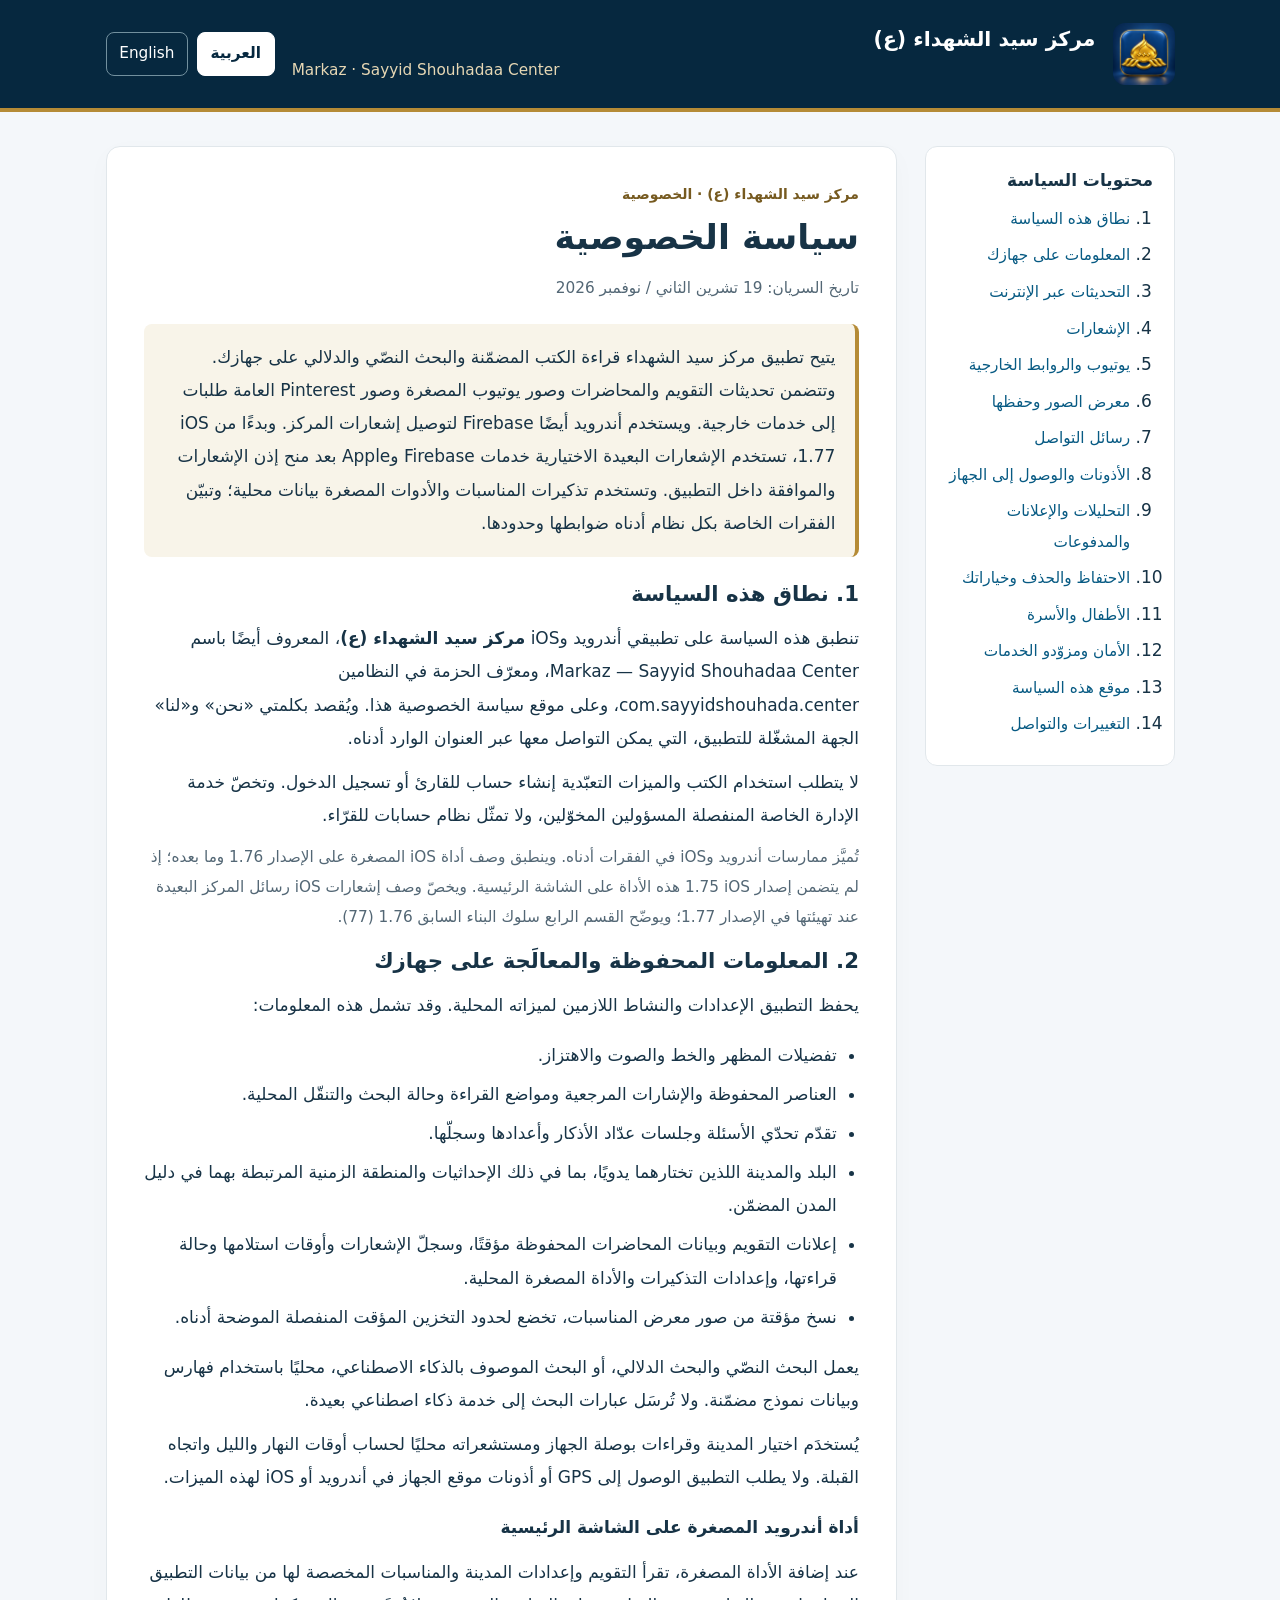
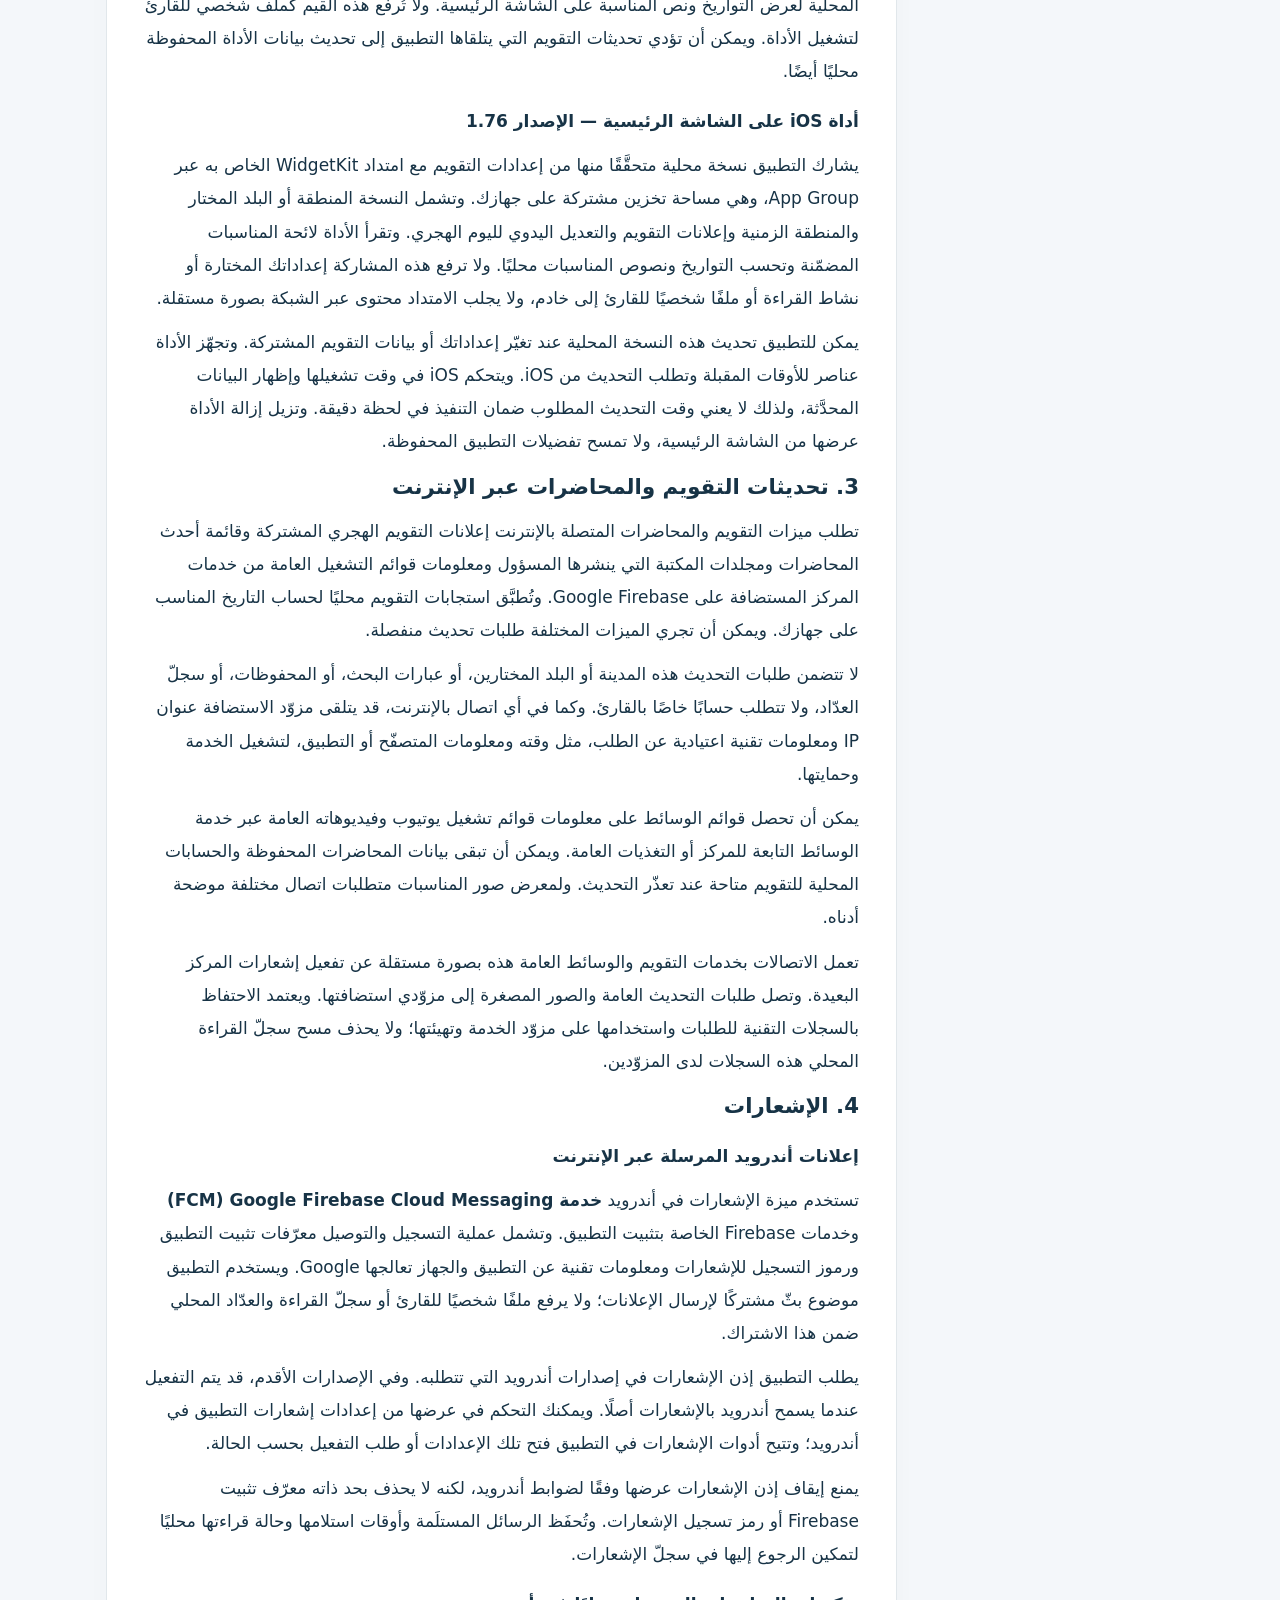
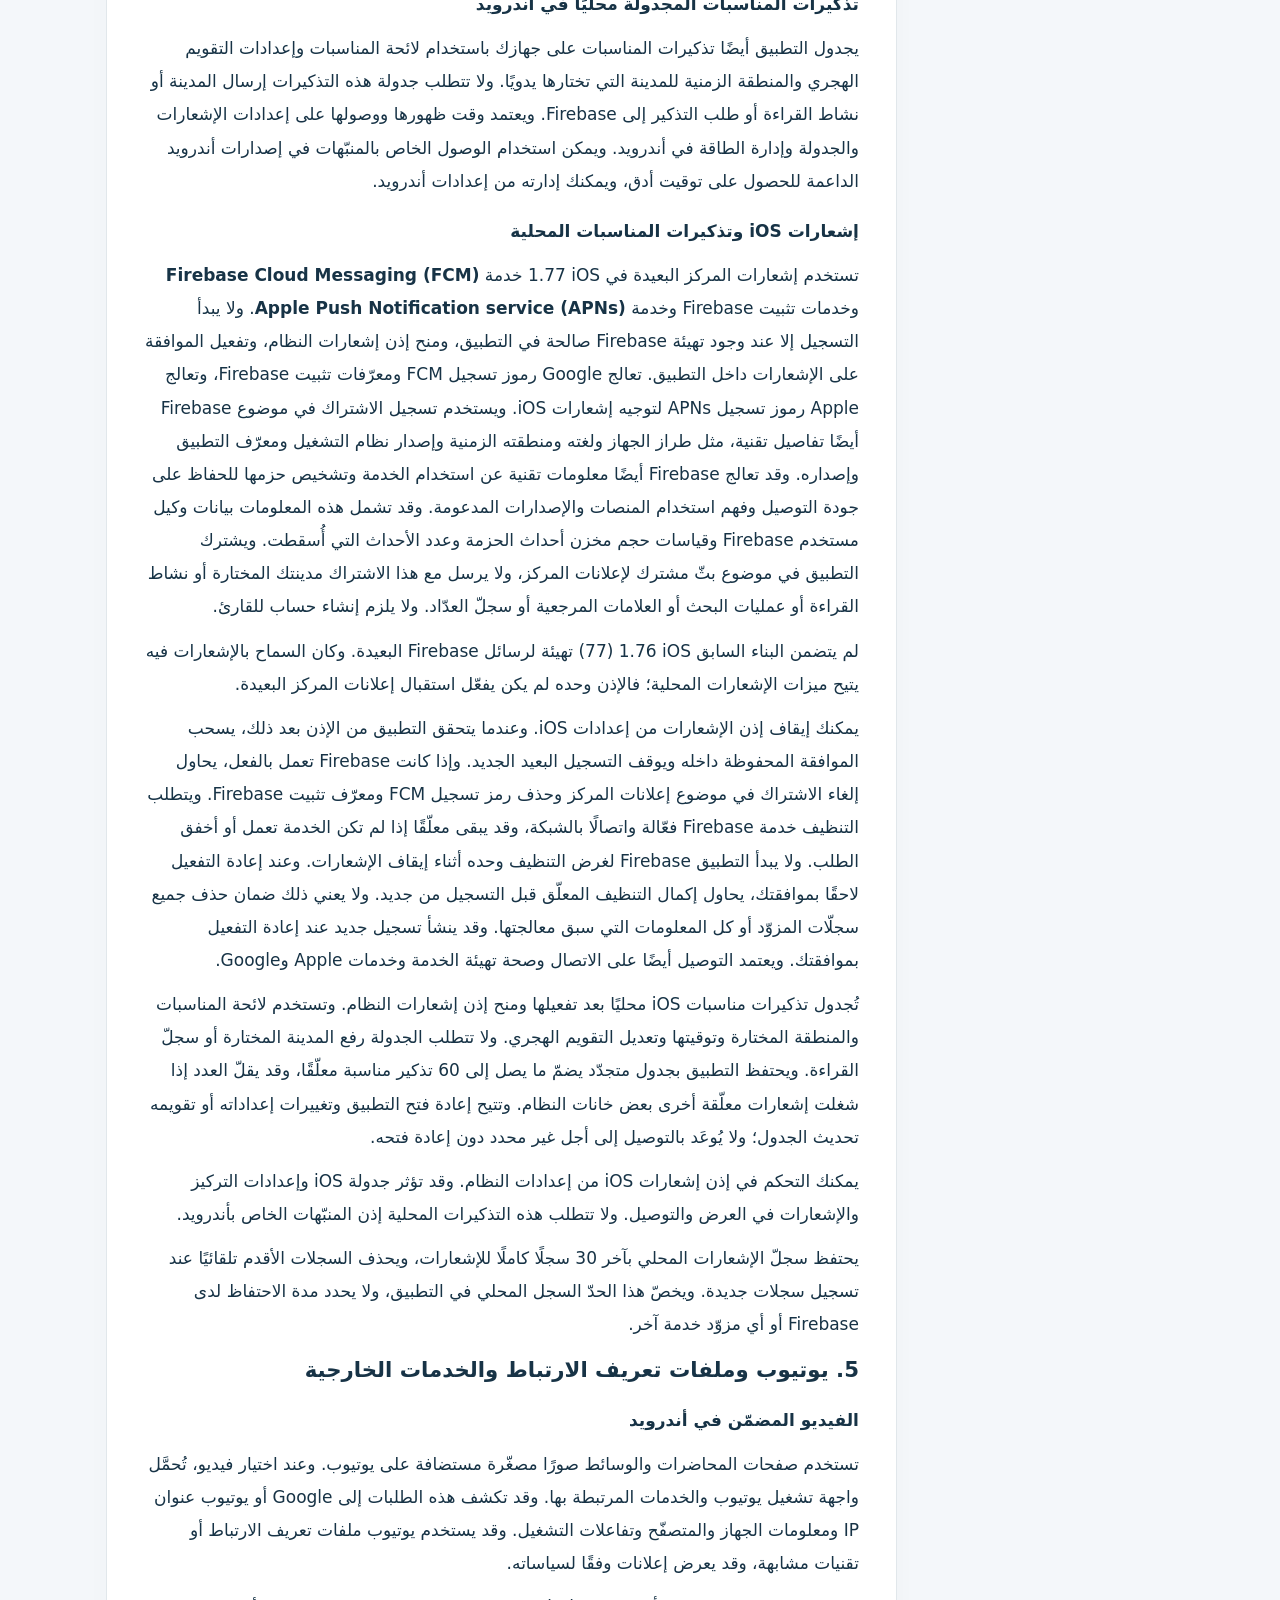
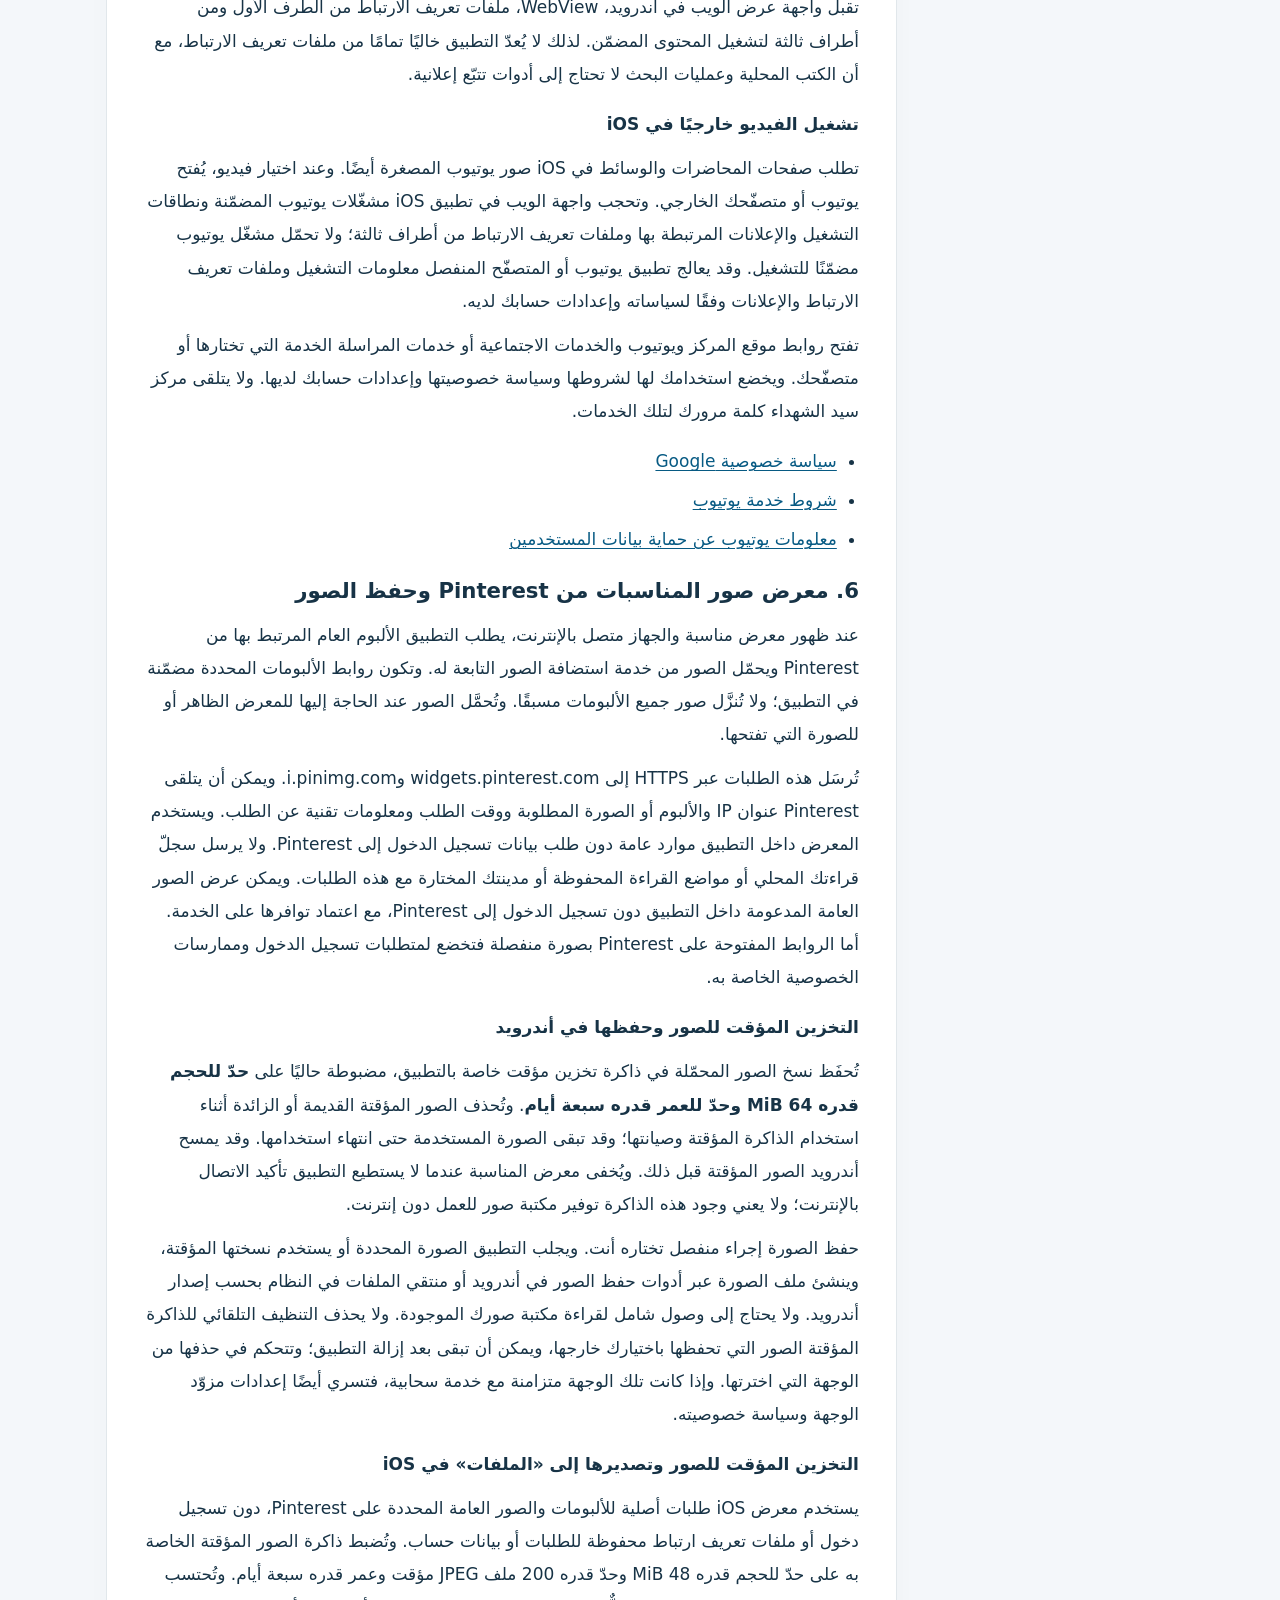
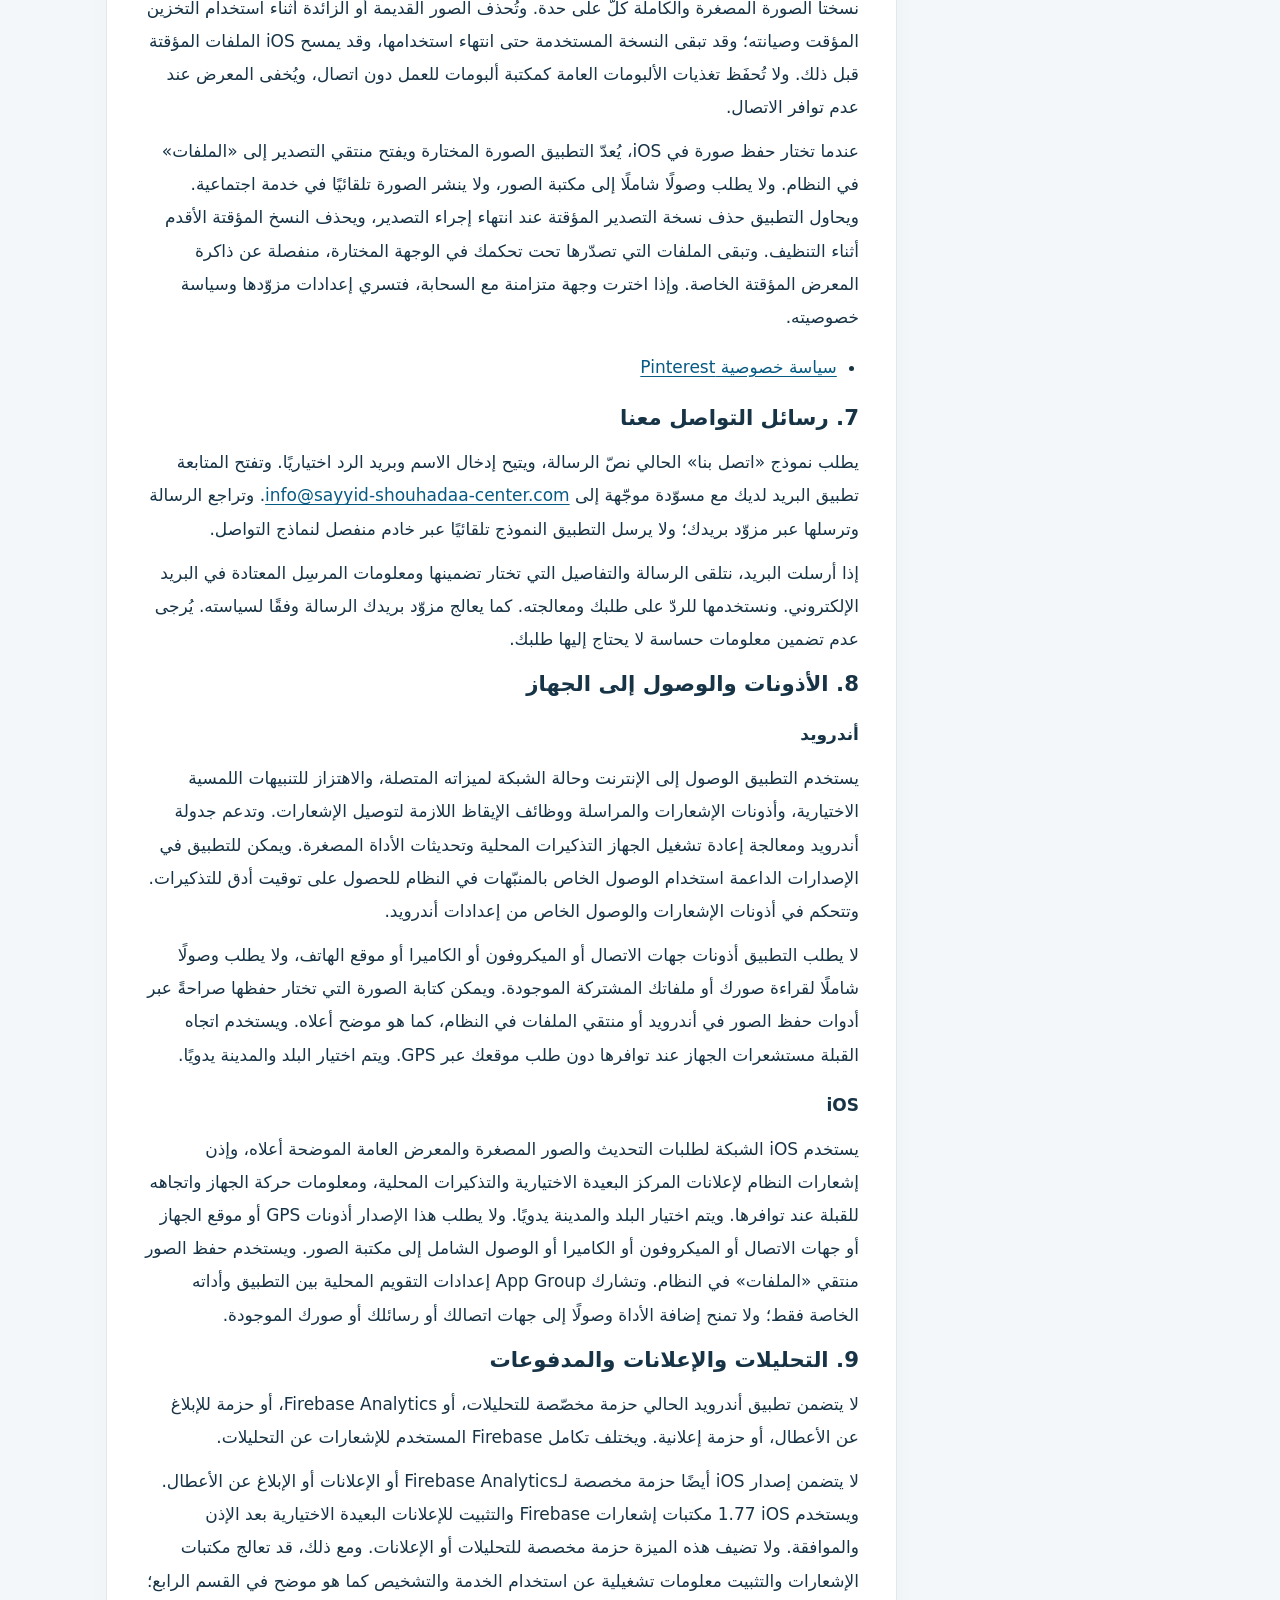
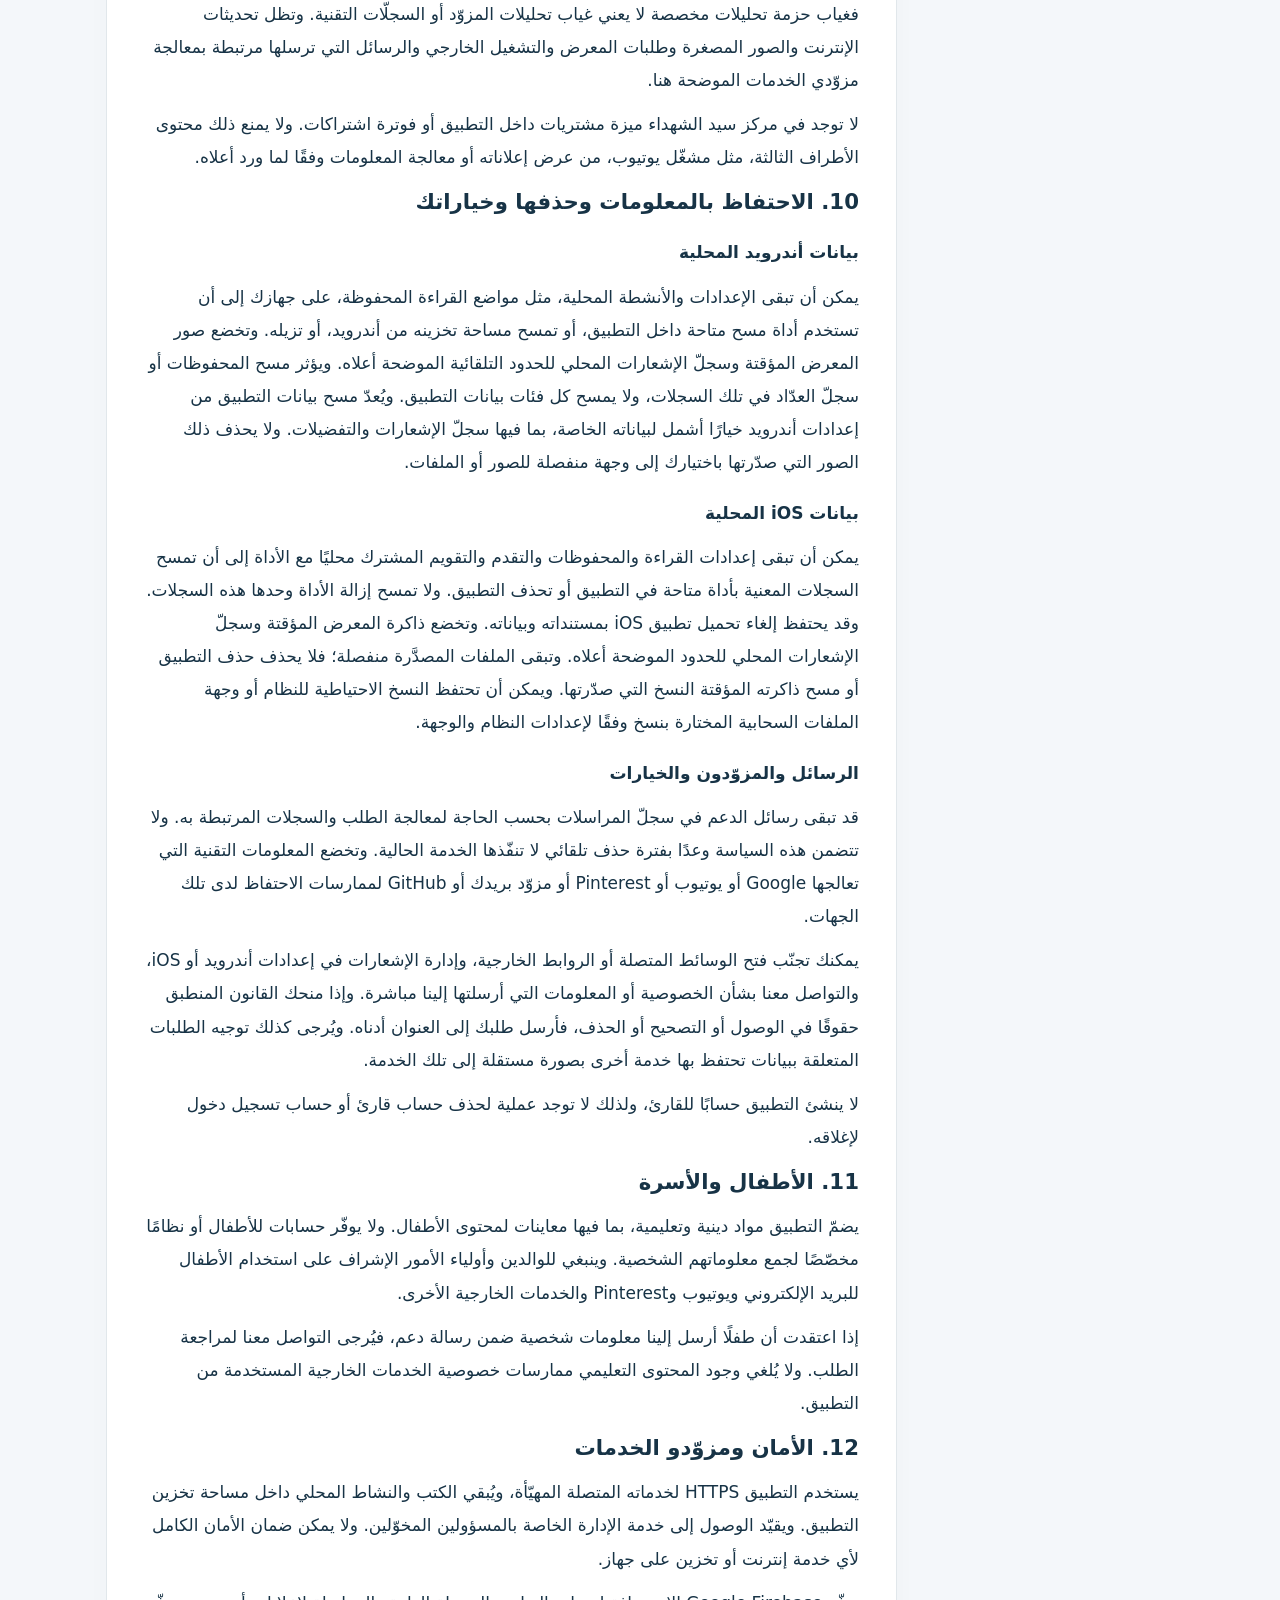
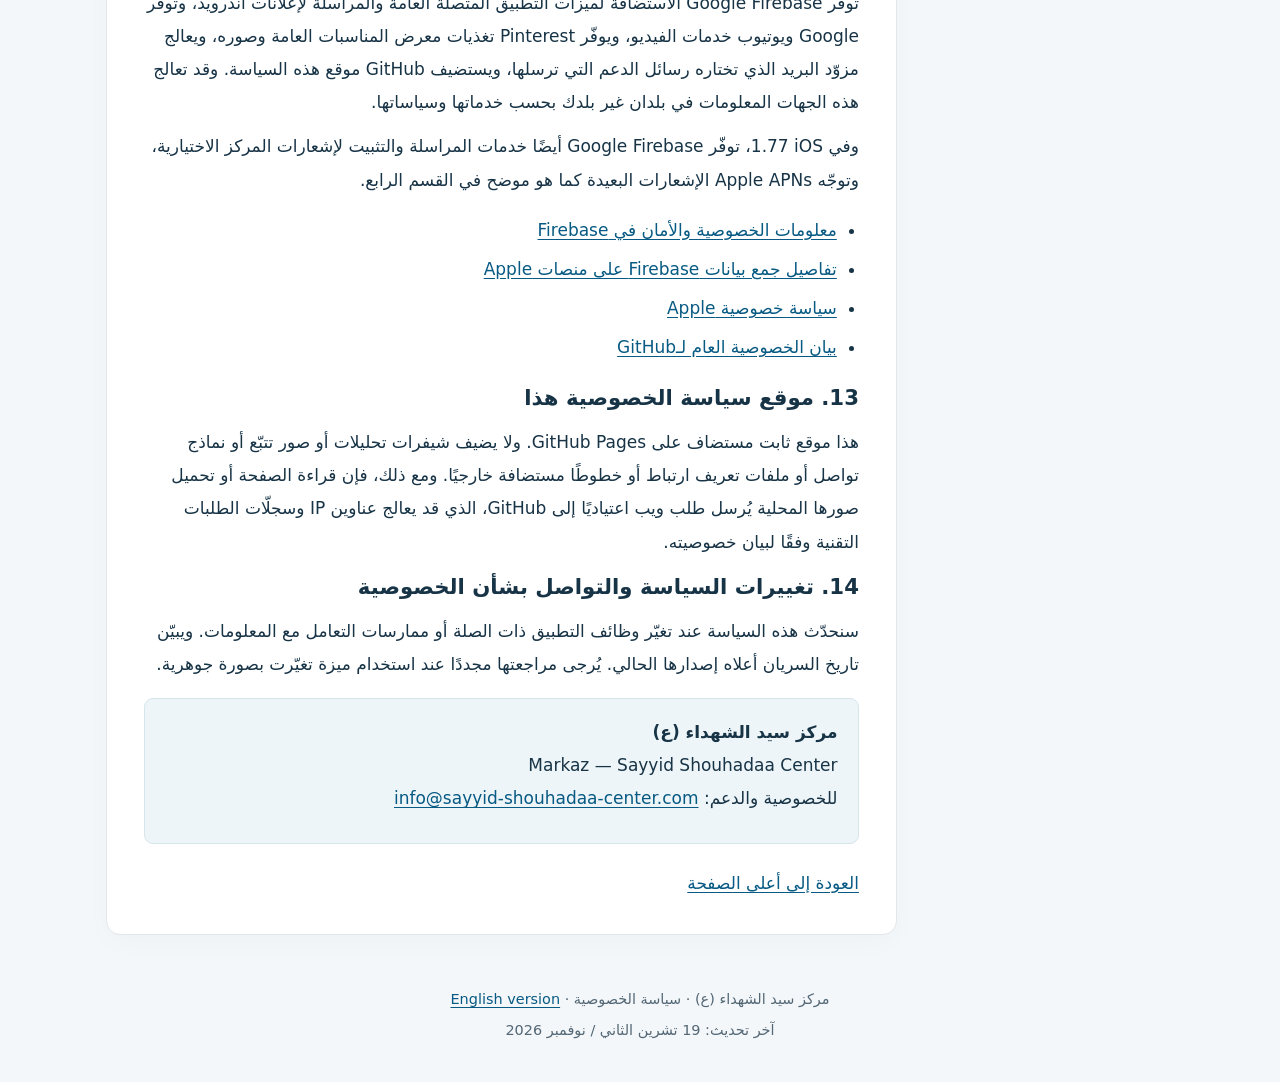
==== commit 2a378a8a: "Document optional iOS 1.77 Firebase and APNs privacy behavior Explain permission-gated remote announ" ====
--- a/index.html
+++ b/index.html
@@ -43,14 +43,14 @@
   <main class="policy" id="policy">
     <p class="eyebrow">مركز سيد الشهداء (ع) · الخصوصية</p>
     <h1>سياسة الخصوصية</h1>
-    <p class="meta">تاريخ السريان: <time datetime="2026-11-18">18 تشرين الثاني / نوفمبر 2026</time></p>
-    <div class="summary"><p>يتيح تطبيق مركز سيد الشهداء قراءة الكتب المضمّنة والبحث النصّي والدلالي على جهازك. وتتضمن تحديثات التقويم والمحاضرات وصور يوتيوب المصغرة وصور Pinterest العامة طلبات إلى خدمات خارجية. ويستخدم أندرويد أيضًا Firebase لتوصيل إشعارات المركز. وتستخدم تذكيرات المناسبات والأدوات المصغرة بيانات محلية؛ وتبيّن الفقرات الخاصة بكل نظام أدناه ضوابطها وحدودها.</p></div>
+    <p class="meta">تاريخ السريان: <time datetime="2026-11-19">19 تشرين الثاني / نوفمبر 2026</time></p>
+    <div class="summary"><p>يتيح تطبيق مركز سيد الشهداء قراءة الكتب المضمّنة والبحث النصّي والدلالي على جهازك. وتتضمن تحديثات التقويم والمحاضرات وصور يوتيوب المصغرة وصور Pinterest العامة طلبات إلى خدمات خارجية. ويستخدم أندرويد أيضًا Firebase لتوصيل إشعارات المركز. وبدءًا من iOS‏ 1.77، تستخدم الإشعارات البعيدة الاختيارية خدمات Firebase وApple بعد منح إذن الإشعارات والموافقة داخل التطبيق. وتستخدم تذكيرات المناسبات والأدوات المصغرة بيانات محلية؛ وتبيّن الفقرات الخاصة بكل نظام أدناه ضوابطها وحدودها.</p></div>
 
     <section id="scope">
       <h2>1. نطاق هذه السياسة</h2>
       <p>تنطبق هذه السياسة على تطبيقي أندرويد وiOS <strong>مركز سيد الشهداء (ع)</strong>، المعروف أيضًا باسم <span lang="en" dir="ltr">Markaz — Sayyid Shouhadaa Center</span>، ومعرّف الحزمة في النظامين <span dir="ltr">com.sayyidshouhada.center</span>، وعلى موقع سياسة الخصوصية هذا. ويُقصد بكلمتي «نحن» و«لنا» الجهة المشغّلة للتطبيق، التي يمكن التواصل معها عبر العنوان الوارد أدناه.</p>
       <p>لا يتطلب استخدام الكتب والميزات التعبّدية إنشاء حساب للقارئ أو تسجيل الدخول. وتخصّ خدمة الإدارة الخاصة المنفصلة المسؤولين المخوّلين، ولا تمثّل نظام حسابات للقرّاء.</p>
-      <p class="scope">تُميَّز ممارسات أندرويد وiOS في الفقرات أدناه. وينطبق وصف أداة iOS المصغرة على الإصدار 1.76؛ إذ لم يتضمن إصدار iOS‏ 1.75 هذه الأداة على الشاشة الرئيسية. ويخصّ وصف إشعارات iOS التهيئة التي لا تفعّل رسائل Firebase البعيدة، كما هو موضح أدناه.</p>
+      <p class="scope">تُميَّز ممارسات أندرويد وiOS في الفقرات أدناه. وينطبق وصف أداة iOS المصغرة على الإصدار 1.76 وما بعده؛ إذ لم يتضمن إصدار iOS‏ 1.75 هذه الأداة على الشاشة الرئيسية. ويخصّ وصف إشعارات iOS رسائل المركز البعيدة عند تهيئتها في الإصدار 1.77؛ ويوضّح القسم الرابع سلوك البناء السابق 1.76 (77).</p>
     </section>
 
     <section id="local">
@@ -78,7 +78,7 @@
       <p>تطلب ميزات التقويم والمحاضرات المتصلة بالإنترنت إعلانات التقويم الهجري المشتركة وقائمة أحدث المحاضرات ومجلدات المكتبة التي ينشرها المسؤول ومعلومات قوائم التشغيل العامة من خدمات المركز المستضافة على Google Firebase. وتُطبَّق استجابات التقويم محليًا لحساب التاريخ المناسب على جهازك. ويمكن أن تجري الميزات المختلفة طلبات تحديث منفصلة.</p>
       <p>لا تتضمن طلبات التحديث هذه المدينة أو البلد المختارين، أو عبارات البحث، أو المحفوظات، أو سجلّ العدّاد، ولا تتطلب حسابًا خاصًا بالقارئ. وكما في أي اتصال بالإنترنت، قد يتلقى مزوّد الاستضافة عنوان IP ومعلومات تقنية اعتيادية عن الطلب، مثل وقته ومعلومات المتصفّح أو التطبيق، لتشغيل الخدمة وحمايتها.</p>
       <p>يمكن أن تحصل قوائم الوسائط على معلومات قوائم تشغيل يوتيوب وفيديوهاته العامة عبر خدمة الوسائط التابعة للمركز أو التغذيات العامة. ويمكن أن تبقى بيانات المحاضرات المحفوظة والحسابات المحلية للتقويم متاحة عند تعذّر التحديث. ولمعرض صور المناسبات متطلبات اتصال مختلفة موضحة أدناه.</p>
-      <p>يتصل iOS بخدمات التقويم والوسائط العامة هذه أيضًا، مع أن تكامل إشعارات Firebase البعيدة فيه غير مفعّل. وتصل طلبات التحديث العامة والصور المصغرة إلى مزوّدي استضافتها. ويعتمد الاحتفاظ بالسجلات التقنية للطلبات واستخدامها على مزوّد الخدمة وتهيئتها؛ ولا يحذف مسح سجلّ القراءة المحلي هذه السجلات لدى المزوّدين.</p>
+      <p>تعمل الاتصالات بخدمات التقويم والوسائط العامة هذه بصورة مستقلة عن تفعيل إشعارات المركز البعيدة. وتصل طلبات التحديث العامة والصور المصغرة إلى مزوّدي استضافتها. ويعتمد الاحتفاظ بالسجلات التقنية للطلبات واستخدامها على مزوّد الخدمة وتهيئتها؛ ولا يحذف مسح سجلّ القراءة المحلي هذه السجلات لدى المزوّدين.</p>
     </section>
 
     <section id="notifications">
@@ -90,7 +90,9 @@
       <h3>تذكيرات المناسبات المجدولة محليًا في أندرويد</h3>
       <p>يجدول التطبيق أيضًا تذكيرات المناسبات على جهازك باستخدام لائحة المناسبات وإعدادات التقويم الهجري والمنطقة الزمنية للمدينة التي تختارها يدويًا. ولا تتطلب جدولة هذه التذكيرات إرسال المدينة أو نشاط القراءة أو طلب التذكير إلى Firebase. ويعتمد وقت ظهورها ووصولها على إعدادات الإشعارات والجدولة وإدارة الطاقة في أندرويد. ويمكن استخدام الوصول الخاص بالمنبّهات في إصدارات أندرويد الداعمة للحصول على توقيت أدق، ويمكنك إدارته من إعدادات أندرويد.</p>
       <h3>إشعارات iOS وتذكيرات المناسبات المحلية</h3>
-      <p>لا تفعّل تهيئة iOS‏ 1.76 الموصوفة هنا توصيل رسائل Firebase البعيدة. فتكامل Firebase الاختياري الخاص بإشعارات iOS غير مهيّأ وغير مفعّل، ولذلك لا يسجّل التطبيق لتلقي رسائل Firebase البعيدة في هذه التهيئة. ويختلف ذلك عن ميزة FCM في أندرويد الموضحة أعلاه، ولا يعطّل خدمات التقويم والمحاضرات العامة عبر الإنترنت.</p>
+      <p>تستخدم إشعارات المركز البعيدة في iOS‏ 1.77 خدمة <strong>Firebase Cloud Messaging (FCM)</strong> وخدمات تثبيت Firebase وخدمة <strong>Apple Push Notification service (APNs)</strong>. ولا يبدأ التسجيل إلا عند وجود تهيئة Firebase صالحة في التطبيق، ومنح إذن إشعارات النظام، وتفعيل الموافقة على الإشعارات داخل التطبيق. تعالج Google رموز تسجيل FCM ومعرّفات تثبيت Firebase، وتعالج Apple رموز تسجيل APNs لتوجيه إشعارات iOS. ويستخدم تسجيل الاشتراك في موضوع Firebase أيضًا تفاصيل تقنية، مثل طراز الجهاز ولغته ومنطقته الزمنية وإصدار نظام التشغيل ومعرّف التطبيق وإصداره. وقد تعالج Firebase أيضًا معلومات تقنية عن استخدام الخدمة وتشخيص حزمها للحفاظ على جودة التوصيل وفهم استخدام المنصات والإصدارات المدعومة. وقد تشمل هذه المعلومات بيانات وكيل مستخدم Firebase وقياسات حجم مخزن أحداث الحزمة وعدد الأحداث التي أُسقطت. ويشترك التطبيق في موضوع بثّ مشترك لإعلانات المركز، ولا يرسل مع هذا الاشتراك مدينتك المختارة أو نشاط القراءة أو عمليات البحث أو العلامات المرجعية أو سجلّ العدّاد. ولا يلزم إنشاء حساب للقارئ.</p>
+      <p>لم يتضمن البناء السابق iOS‏ 1.76 (77) تهيئة لرسائل Firebase البعيدة. وكان السماح بالإشعارات فيه يتيح ميزات الإشعارات المحلية؛ فالإذن وحده لم يكن يفعّل استقبال إعلانات المركز البعيدة.</p>
+      <p>يمكنك إيقاف إذن الإشعارات من إعدادات iOS. وعندما يتحقق التطبيق من الإذن بعد ذلك، يسحب الموافقة المحفوظة داخله ويوقف التسجيل البعيد الجديد. وإذا كانت Firebase تعمل بالفعل، يحاول إلغاء الاشتراك في موضوع إعلانات المركز وحذف رمز تسجيل FCM ومعرّف تثبيت Firebase. ويتطلب التنظيف خدمة Firebase فعّالة واتصالًا بالشبكة، وقد يبقى معلّقًا إذا لم تكن الخدمة تعمل أو أخفق الطلب. ولا يبدأ التطبيق Firebase لغرض التنظيف وحده أثناء إيقاف الإشعارات. وعند إعادة التفعيل لاحقًا بموافقتك، يحاول إكمال التنظيف المعلّق قبل التسجيل من جديد. ولا يعني ذلك ضمان حذف جميع سجلّات المزوّد أو كل المعلومات التي سبق معالجتها. وقد ينشأ تسجيل جديد عند إعادة التفعيل بموافقتك. ويعتمد التوصيل أيضًا على الاتصال وصحة تهيئة الخدمة وخدمات Apple وGoogle.</p>
       <p>تُجدول تذكيرات مناسبات iOS محليًا بعد تفعيلها ومنح إذن إشعارات النظام. وتستخدم لائحة المناسبات والمنطقة المختارة وتوقيتها وتعديل التقويم الهجري. ولا تتطلب الجدولة رفع المدينة المختارة أو سجلّ القراءة. ويحتفظ التطبيق بجدول متجدّد يضمّ ما يصل إلى 60 تذكير مناسبة معلّقًا، وقد يقلّ العدد إذا شغلت إشعارات معلّقة أخرى بعض خانات النظام. وتتيح إعادة فتح التطبيق وتغييرات إعداداته أو تقويمه تحديث الجدول؛ ولا يُوعَد بالتوصيل إلى أجل غير محدد دون إعادة فتحه.</p>
       <p>يمكنك التحكم في إذن إشعارات iOS من إعدادات النظام. وقد تؤثر جدولة iOS وإعدادات التركيز والإشعارات في العرض والتوصيل. ولا تتطلب هذه التذكيرات المحلية إذن المنبّهات الخاص بأندرويد.</p>
       <p>يحتفظ سجلّ الإشعارات المحلي بآخر 30 سجلًا كاملًا للإشعارات، ويحذف السجلات الأقدم تلقائيًا عند تسجيل سجلات جديدة. ويخصّ هذا الحدّ السجل المحلي في التطبيق، ولا يحدد مدة الاحتفاظ لدى Firebase أو أي مزوّد خدمة آخر.</p>
@@ -136,13 +138,13 @@
       <p>يستخدم التطبيق الوصول إلى الإنترنت وحالة الشبكة لميزاته المتصلة، والاهتزاز للتنبيهات اللمسية الاختيارية، وأذونات الإشعارات والمراسلة ووظائف الإيقاظ اللازمة لتوصيل الإشعارات. وتدعم جدولة أندرويد ومعالجة إعادة تشغيل الجهاز التذكيرات المحلية وتحديثات الأداة المصغرة. ويمكن للتطبيق في الإصدارات الداعمة استخدام الوصول الخاص بالمنبّهات في النظام للحصول على توقيت أدق للتذكيرات. وتتحكم في أذونات الإشعارات والوصول الخاص من إعدادات أندرويد.</p>
       <p>لا يطلب التطبيق أذونات جهات الاتصال أو الميكروفون أو الكاميرا أو موقع الهاتف، ولا يطلب وصولًا شاملًا لقراءة صورك أو ملفاتك المشتركة الموجودة. ويمكن كتابة الصورة التي تختار حفظها صراحةً عبر أدوات حفظ الصور في أندرويد أو منتقي الملفات في النظام، كما هو موضح أعلاه. ويستخدم اتجاه القبلة مستشعرات الجهاز عند توافرها دون طلب موقعك عبر GPS. ويتم اختيار البلد والمدينة يدويًا.</p>
       <h3>iOS</h3>
-      <p>يستخدم iOS الشبكة لطلبات التحديث والصور المصغرة والمعرض العامة الموضحة أعلاه، وإذن إشعارات النظام للتذكيرات المحلية، ومعلومات حركة الجهاز واتجاهه للقبلة عند توافرها. ويتم اختيار البلد والمدينة يدويًا. ولا يطلب هذا الإصدار أذونات GPS أو موقع الجهاز أو جهات الاتصال أو الميكروفون أو الكاميرا أو الوصول الشامل إلى مكتبة الصور. ويستخدم حفظ الصور منتقي «الملفات» في النظام. وتشارك App Group إعدادات التقويم المحلية بين التطبيق وأداته الخاصة فقط؛ ولا تمنح إضافة الأداة وصولًا إلى جهات اتصالك أو رسائلك أو صورك الموجودة.</p>
+      <p>يستخدم iOS الشبكة لطلبات التحديث والصور المصغرة والمعرض العامة الموضحة أعلاه، وإذن إشعارات النظام لإعلانات المركز البعيدة الاختيارية والتذكيرات المحلية، ومعلومات حركة الجهاز واتجاهه للقبلة عند توافرها. ويتم اختيار البلد والمدينة يدويًا. ولا يطلب هذا الإصدار أذونات GPS أو موقع الجهاز أو جهات الاتصال أو الميكروفون أو الكاميرا أو الوصول الشامل إلى مكتبة الصور. ويستخدم حفظ الصور منتقي «الملفات» في النظام. وتشارك App Group إعدادات التقويم المحلية بين التطبيق وأداته الخاصة فقط؛ ولا تمنح إضافة الأداة وصولًا إلى جهات اتصالك أو رسائلك أو صورك الموجودة.</p>
     </section>
 
     <section id="analytics">
       <h2>9. التحليلات والإعلانات والمدفوعات</h2>
       <p>لا يتضمن تطبيق أندرويد الحالي حزمة مخصّصة للتحليلات، أو Firebase Analytics، أو حزمة للإبلاغ عن الأعطال، أو حزمة إعلانية. ويختلف تكامل Firebase المستخدم للإشعارات عن التحليلات.</p>
-      <p>لا يتضمن إصدار iOS أيضًا حزمة مخصصة لـFirebase Analytics أو الإعلانات أو الإبلاغ عن الأعطال. ويضمّ مكتبات إشعارات Firebase الاختيارية، لكن تكامل Firebase لإشعارات iOS غير مفعّل في التهيئة التي تغطيها هذه السياسة. وتظل تحديثات الإنترنت والصور المصغرة وطلبات المعرض والتشغيل الخارجي والرسائل التي ترسلها مرتبطة بمعالجة مزوّدي الخدمات الموضحة هنا.</p>
+      <p>لا يتضمن إصدار iOS أيضًا حزمة مخصصة لـFirebase Analytics أو الإعلانات أو الإبلاغ عن الأعطال. ويستخدم iOS‏ 1.77 مكتبات إشعارات Firebase والتثبيت للإعلانات البعيدة الاختيارية بعد الإذن والموافقة. ولا تضيف هذه الميزة حزمة مخصصة للتحليلات أو الإعلانات. ومع ذلك، قد تعالج مكتبات الإشعارات والتثبيت معلومات تشغيلية عن استخدام الخدمة والتشخيص كما هو موضح في القسم الرابع؛ فغياب حزمة تحليلات مخصصة لا يعني غياب تحليلات المزوّد أو السجلّات التقنية. وتظل تحديثات الإنترنت والصور المصغرة وطلبات المعرض والتشغيل الخارجي والرسائل التي ترسلها مرتبطة بمعالجة مزوّدي الخدمات الموضحة هنا.</p>
       <p>لا توجد في مركز سيد الشهداء ميزة مشتريات داخل التطبيق أو فوترة اشتراكات. ولا يمنع ذلك محتوى الأطراف الثالثة، مثل مشغّل يوتيوب، من عرض إعلاناته أو معالجة المعلومات وفقًا لما ورد أعلاه.</p>
     </section>
 
@@ -168,8 +170,11 @@
       <h2>12. الأمان ومزوّدو الخدمات</h2>
       <p>يستخدم التطبيق HTTPS لخدماته المتصلة المهيّأة، ويُبقي الكتب والنشاط المحلي داخل مساحة تخزين التطبيق. ويقيّد الوصول إلى خدمة الإدارة الخاصة بالمسؤولين المخوّلين. ولا يمكن ضمان الأمان الكامل لأي خدمة إنترنت أو تخزين على جهاز.</p>
       <p>توفّر Google Firebase الاستضافة لميزات التطبيق المتصلة العامة والمراسلة لإعلانات أندرويد، وتوفّر Google ويوتيوب خدمات الفيديو، ويوفّر Pinterest تغذيات معرض المناسبات العامة وصوره، ويعالج مزوّد البريد الذي تختاره رسائل الدعم التي ترسلها، ويستضيف GitHub موقع هذه السياسة. وقد تعالج هذه الجهات المعلومات في بلدان غير بلدك بحسب خدماتها وسياساتها.</p>
+      <p>وفي iOS‏ 1.77، توفّر Google Firebase أيضًا خدمات المراسلة والتثبيت لإشعارات المركز الاختيارية، وتوجّه Apple APNs الإشعارات البعيدة كما هو موضح في القسم الرابع.</p>
       <ul class="external-list">
         <li><a href="https://firebase.google.com/support/privacy" rel="noopener noreferrer">معلومات الخصوصية والأمان في Firebase</a></li>
+        <li><a href="https://firebase.google.com/docs/ios/app-store-data-collection" rel="noopener noreferrer">تفاصيل جمع بيانات Firebase على منصات Apple</a></li>
+        <li><a href="https://www.apple.com/legal/privacy/" rel="noopener noreferrer">سياسة خصوصية Apple</a></li>
         <li><a href="https://docs.github.com/en/site-policy/privacy-policies/github-general-privacy-statement" rel="noopener noreferrer">بيان الخصوصية العام لـGitHub</a></li>
       </ul>
     </section>
@@ -187,7 +192,7 @@
     <a class="back-top" href="#top">العودة إلى أعلى الصفحة</a>
   </main>
 </div>
-<footer class="footer"><p>مركز سيد الشهداء (ع) · سياسة الخصوصية · <a href="en/" lang="en" dir="ltr">English version</a></p><p>آخر تحديث: <time datetime="2026-11-18">18 تشرين الثاني / نوفمبر 2026</time></p></footer>
+<footer class="footer"><p>مركز سيد الشهداء (ع) · سياسة الخصوصية · <a href="en/" lang="en" dir="ltr">English version</a></p><p>آخر تحديث: <time datetime="2026-11-19">19 تشرين الثاني / نوفمبر 2026</time></p></footer>
 </body>
 </html>
 
